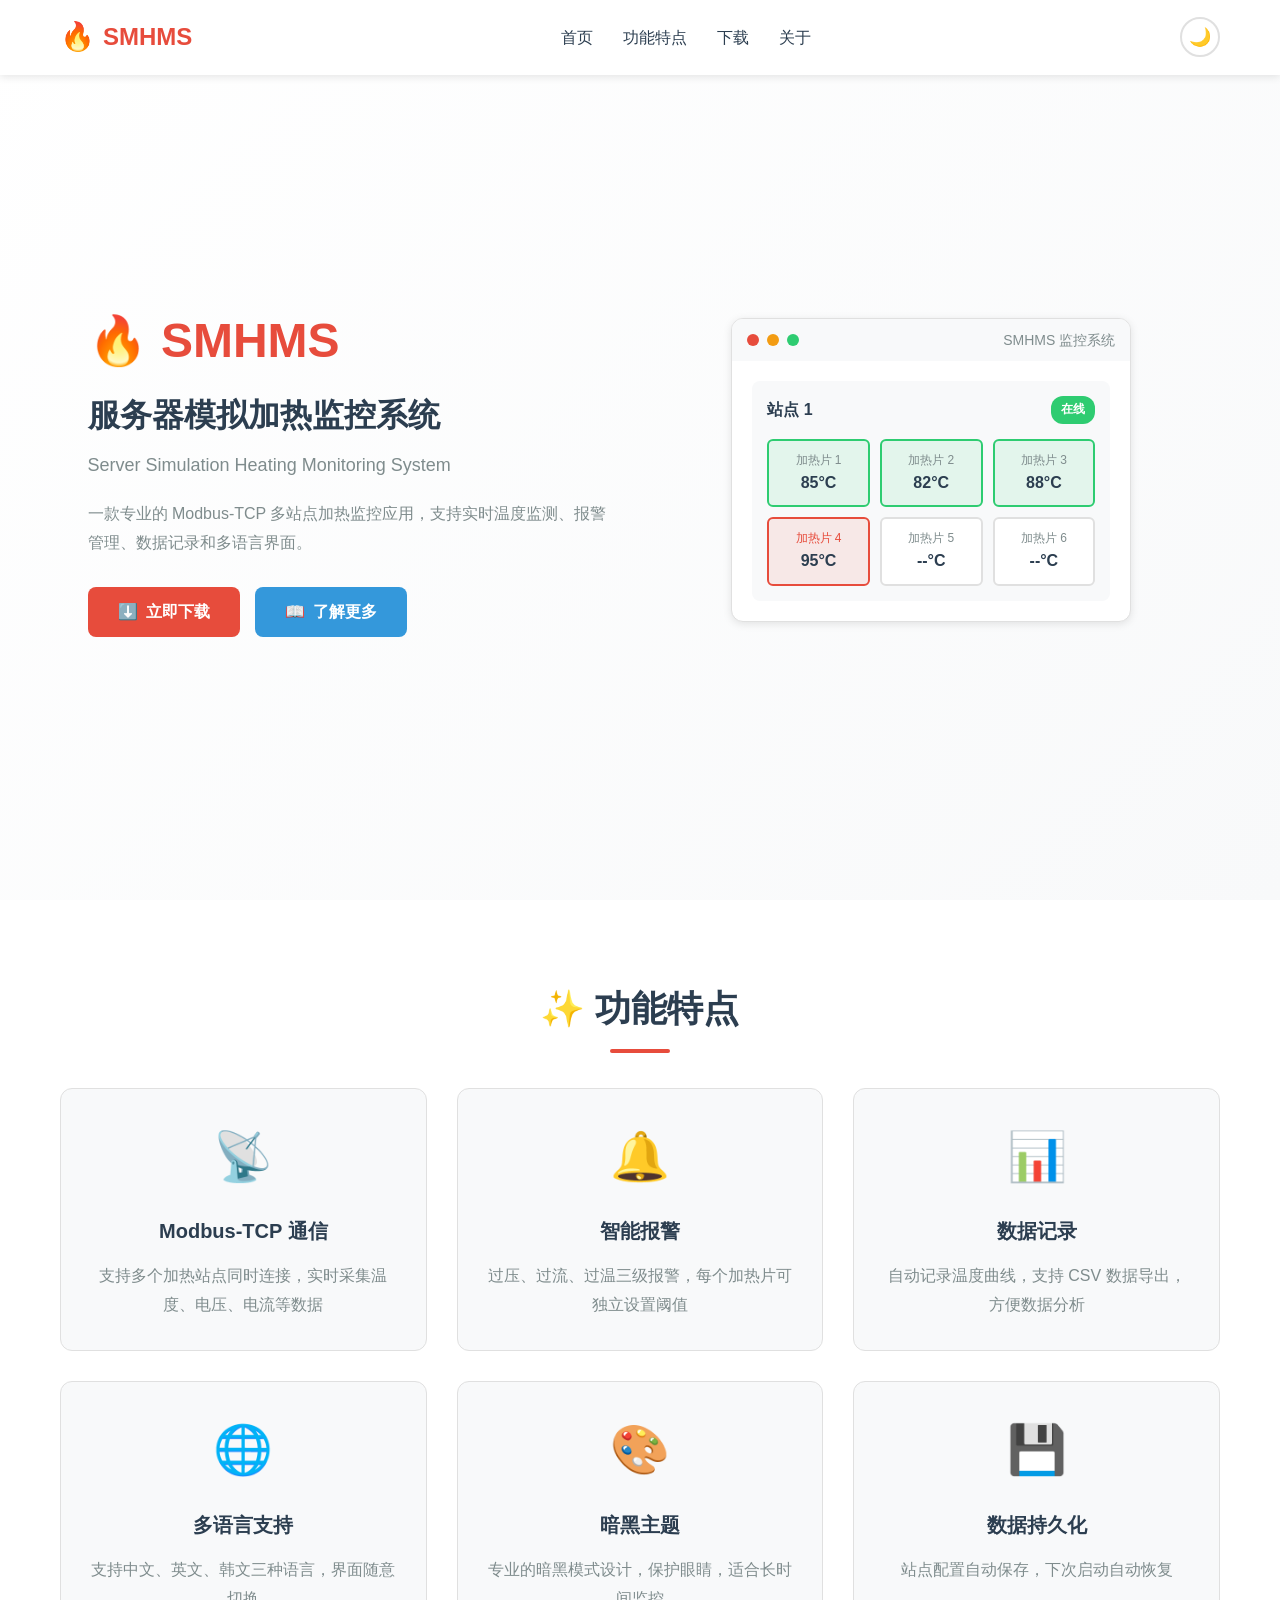
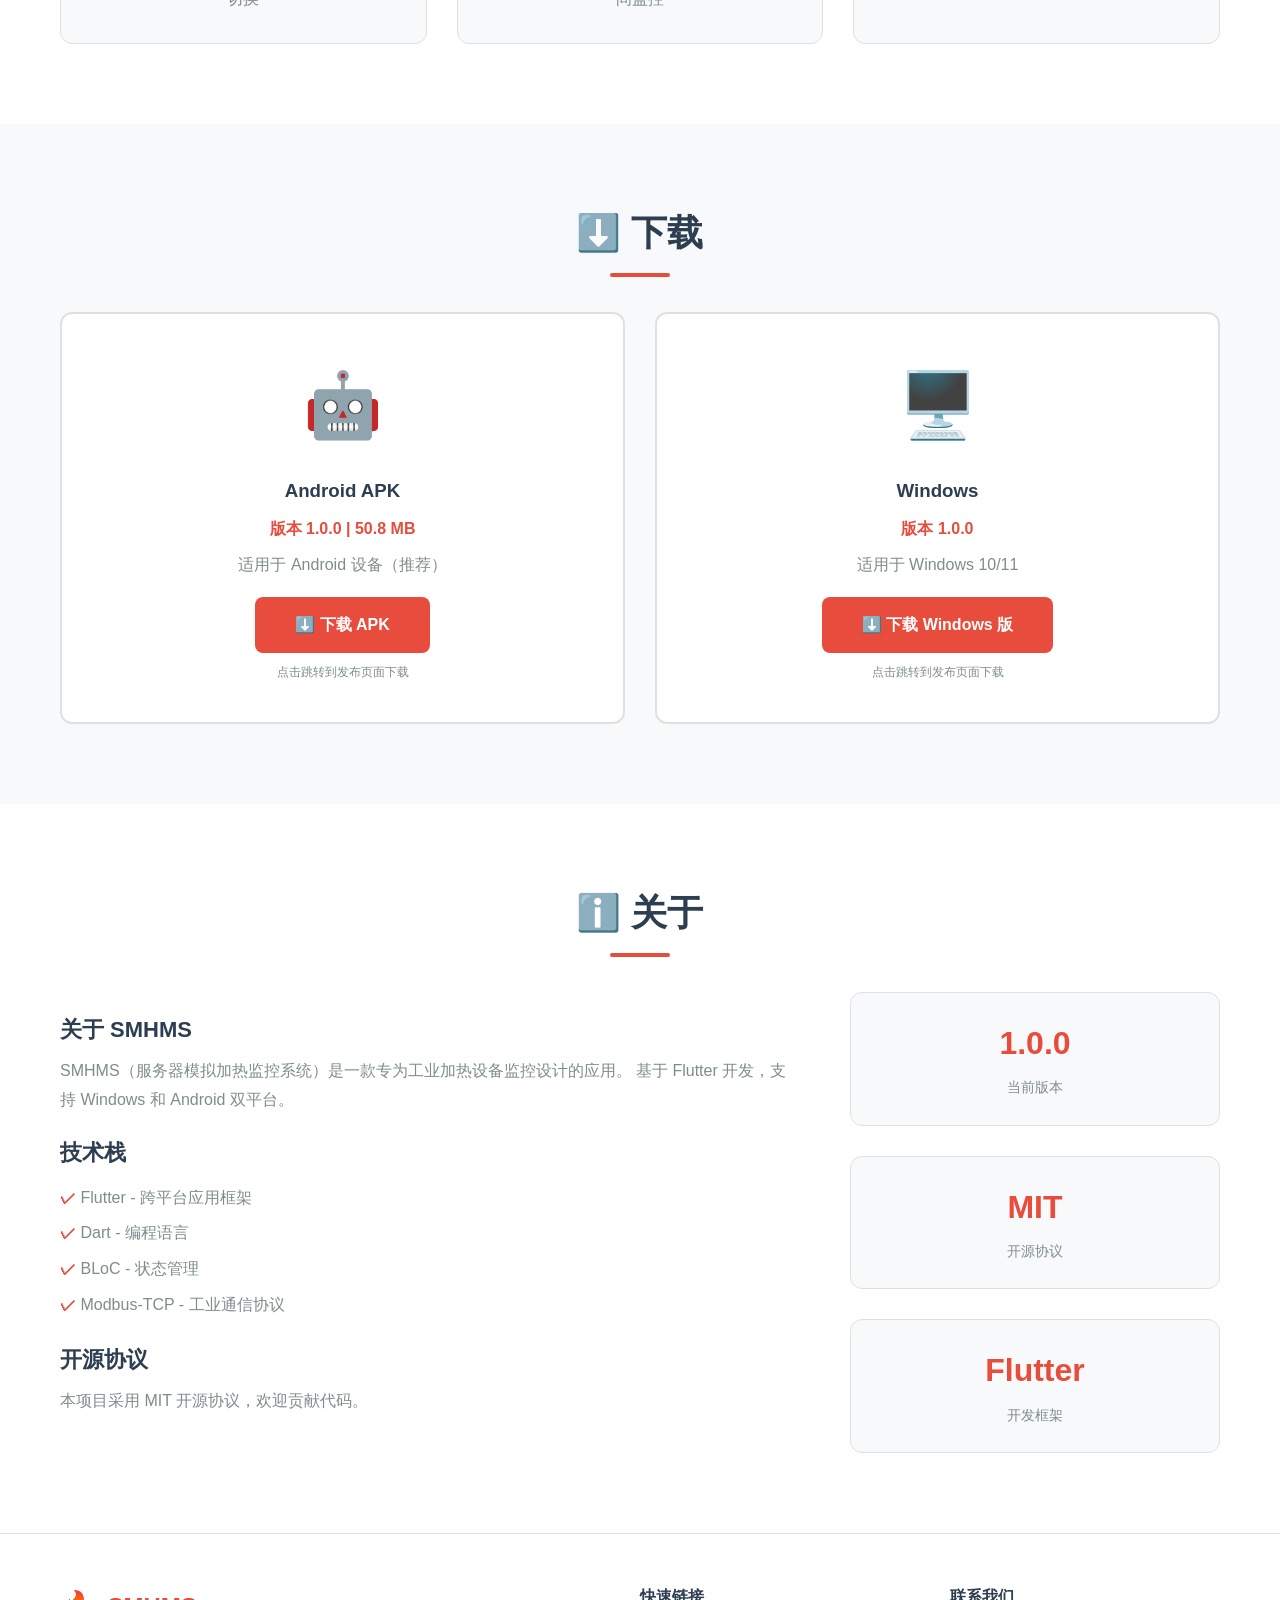
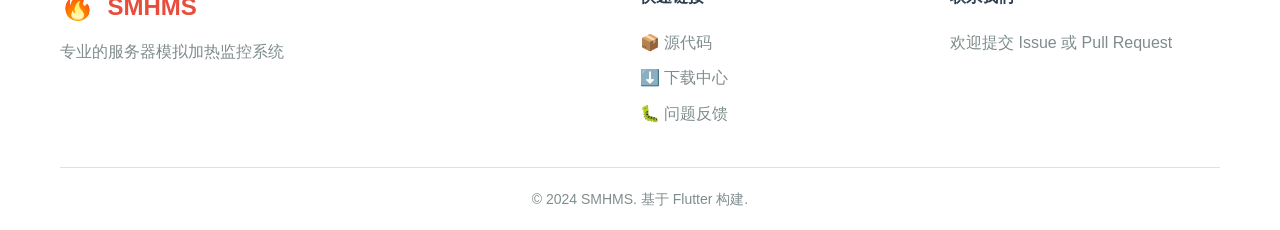
==== index.html @ cd410636 "恢复完整网站内容" ====
<!DOCTYPE html>
<html lang="zh-CN">
<head>
    <meta charset="UTF-8">
    <meta name="viewport" content="width=device-width, initial-scale=1.0">
    <meta name="description" content="SMHMS - Server Simulation Heating Monitoring System. A professional Modbus-TCP multi-station monitoring application.">
    <title>SMHMS - 服务器模拟加热监控系统</title>
    <link rel="stylesheet" href="css/style.css">
    <link rel="icon" href="data:image/svg+xml,<svg xmlns='http://www.w3.org/2000/svg' viewBox='0 0 100 100'><text y='.9em' font-size='90'>🔥</text></svg>">
</head>
<body>
    <nav class="navbar">
        <div class="container">
            <a href="index.html" class="logo">
                <span class="logo-icon">🔥</span>
                <span class="logo-text">SMHMS</span>
            </a>
            <ul class="nav-menu">
                <li><a href="#home" class="active">首页</a></li>
                <li><a href="#features">功能特点</a></li>
                <li><a href="#download">下载</a></li>
                <li><a href="#about">关于</a></li>
            </ul>
            <button class="theme-toggle" id="themeToggle" aria-label="切换主题">
                <span class="theme-icon">🌙</span>
            </button>
        </div>
    </nav>

    <header id="home" class="hero">
        <div class="container">
            <div class="hero-content">
                <h1>🔥 SMHMS</h1>
                <h2>服务器模拟加热监控系统</h2>
                <p class="hero-subtitle">Server Simulation Heating Monitoring System</p>
                <p class="hero-description">
                    一款专业的 Modbus-TCP 多站点加热监控应用，支持实时温度监测、报警管理、数据记录和多语言界面。
                </p>
                <div class="hero-buttons">
                    <a href="#download" class="btn btn-primary">
                        <span>⬇️</span> 立即下载
                    </a>
                    <a href="#features" class="btn btn-secondary">
                        <span>📖</span> 了解更多
                    </a>
                </div>
            </div>
            <div class="hero-image">
                <div class="app-preview">
                    <div class="preview-header">
                        <span class="preview-dot red"></span>
                        <span class="preview-dot yellow"></span>
                        <span class="preview-dot green"></span>
                        <span class="preview-title">SMHMS 监控系统</span>
                    </div>
                    <div class="preview-content">
                        <div class="station-card">
                            <div class="station-header">
                                <span class="station-name">站点 1</span>
                                <span class="station-status online">在线</span>
                            </div>
                            <div class="heater-grid">
                                <div class="heater-item active">加热片 1<br><strong>85°C</strong></div>
                                <div class="heater-item active">加热片 2<br><strong>82°C</strong></div>
                                <div class="heater-item active">加热片 3<br><strong>88°C</strong></div>
                                <div class="heater-item warning">加热片 4<br><strong>95°C</strong></div>
                                <div class="heater-item">加热片 5<br><strong>--°C</strong></div>
                                <div class="heater-item">加热片 6<br><strong>--°C</strong></div>
                            </div>
                        </div>
                    </div>
                </div>
            </div>
        </div>
    </header>

    <section id="features" class="features">
        <div class="container">
            <h2 class="section-title">✨ 功能特点</h2>
            <div class="features-grid">
                <div class="feature-card">
                    <div class="feature-icon">📡</div>
                    <h3>Modbus-TCP 通信</h3>
                    <p>支持多个加热站点同时连接，实时采集温度、电压、电流等数据</p>
                </div>
                <div class="feature-card">
                    <div class="feature-icon">🔔</div>
                    <h3>智能报警</h3>
                    <p>过压、过流、过温三级报警，每个加热片可独立设置阈值</p>
                </div>
                <div class="feature-card">
                    <div class="feature-icon">📊</div>
                    <h3>数据记录</h3>
                    <p>自动记录温度曲线，支持 CSV 数据导出，方便数据分析</p>
                </div>
                <div class="feature-card">
                    <div class="feature-icon">🌐</div>
                    <h3>多语言支持</h3>
                    <p>支持中文、英文、韩文三种语言，界面随意切换</p>
                </div>
                <div class="feature-card">
                    <div class="feature-icon">🎨</div>
                    <h3>暗黑主题</h3>
                    <p>专业的暗黑模式设计，保护眼睛，适合长时间监控</p>
                </div>
                <div class="feature-card">
                    <div class="feature-icon">💾</div>
                    <h3>数据持久化</h3>
                    <p>站点配置自动保存，下次启动自动恢复</p>
                </div>
            </div>
        </div>
    </section>

    <section id="download" class="download">
        <div class="container">
            <h2 class="section-title">⬇️ 下载</h2>
            <div class="download-cards">
                <div class="download-card">
                    <div class="download-icon">🤖</div>
                    <h3>Android APK</h3>
                    <p class="download-version">版本 1.0.0 | 50.8 MB</p>
                    <p class="download-desc">适用于 Android 设备（推荐）</p>
                    <a href="https://github.com/goodpcb/GS_Flutter_Modbus_TCP/releases" class="btn btn-download" target="_blank">
                        ⬇️ 下载 APK
                    </a>
                    <p class="download-note">点击跳转到发布页面下载</p>
                </div>
                <div class="download-card">
                    <div class="download-icon">🖥️</div>
                    <h3>Windows</h3>
                    <p class="download-version">版本 1.0.0</p>
                    <p class="download-desc">适用于 Windows 10/11</p>
                    <a href="https://github.com/goodpcb/GS_Flutter_Modbus_TCP/releases" class="btn btn-download" target="_blank">
                        ⬇️ 下载 Windows 版
                    </a>
                    <p class="download-note">点击跳转到发布页面下载</p>
                </div>
            </div>
        </div>
    </section>

    <section id="about" class="about">
        <div class="container">
            <h2 class="section-title">ℹ️ 关于</h2>
            <div class="about-content">
                <div class="about-text">
                    <h3>关于 SMHMS</h3>
                    <p>
                        SMHMS（服务器模拟加热监控系统）是一款专为工业加热设备监控设计的应用。
                        基于 Flutter 开发，支持 Windows 和 Android 双平台。
                    </p>
                    <h3>技术栈</h3>
                    <ul>
                        <li>Flutter - 跨平台应用框架</li>
                        <li>Dart - 编程语言</li>
                        <li>BLoC - 状态管理</li>
                        <li>Modbus-TCP - 工业通信协议</li>
                    </ul>
                    <h3>开源协议</h3>
                    <p>本项目采用 MIT 开源协议，欢迎贡献代码。</p>
                </div>
                <div class="about-stats">
                    <div class="stat-item">
                        <span class="stat-number">1.0.0</span>
                        <span class="stat-label">当前版本</span>
                    </div>
                    <div class="stat-item">
                        <span class="stat-number">MIT</span>
                        <span class="stat-label">开源协议</span>
                    </div>
                    <div class="stat-item">
                        <span class="stat-number">Flutter</span>
                        <span class="stat-label">开发框架</span>
                    </div>
                </div>
            </div>
        </div>
    </section>

    <footer class="footer">
        <div class="container">
            <div class="footer-content">
                <div class="footer-brand">
                    <span class="logo-icon">🔥</span>
                    <span class="logo-text">SMHMS</span>
                    <p>专业的服务器模拟加热监控系统</p>
                </div>
                <div class="footer-links">
                    <h4>快速链接</h4>
                    <ul>
                        <li><a href="https://github.com/goodpcb/GS_Flutter_Modbus_TCP" target="_blank">📦 源代码</a></li>
                        <li><a href="https://github.com/goodpcb/GS_Flutter_Modbus_TCP/releases" target="_blank">⬇️ 下载中心</a></li>
                        <li><a href="https://github.com/goodpcb/GS_Flutter_Modbus_TCP/issues" target="_blank">🐛 问题反馈</a></li>
                    </ul>
                </div>
                <div class="footer-contact">
                    <h4>联系我们</h4>
                    <p>欢迎提交 Issue 或 Pull Request</p>
                </div>
            </div>
            <div class="footer-bottom">
                <p>&copy; 2024 SMHMS. 基于 Flutter 构建.</p>
            </div>
        </div>
    </footer>

    <script src="js/main.js"></script>
</body>
</html>
---- css/style.css ----
/* ==================== 全局样式 ==================== */
* {
    margin: 0;
    padding: 0;
    box-sizing: border-box;
}

:root {
    /* 亮色主题 */
    --primary-color: #e74c3c;
    --primary-hover: #c0392b;
    --secondary-color: #3498db;
    --bg-color: #f8f9fa;
    --card-bg: #ffffff;
    --text-color: #2c3e50;
    --text-secondary: #7f8c8d;
    --border-color: #e0e0e0;
    --shadow: 0 2px 8px rgba(0, 0, 0, 0.1);
}

[data-theme="dark"] {
    /* 暗黑主题 */
    --primary-color: #e74c3c;
    --primary-hover: #c0392b;
    --secondary-color: #3498db;
    --bg-color: #1a1a2e;
    --card-bg: #16213e;
    --text-color: #ecf0f1;
    --text-secondary: #bdc3c7;
    --border-color: #2c3e50;
    --shadow: 0 2px 8px rgba(0, 0, 0, 0.3);
}

body {
    font-family: 'Segoe UI', Tahoma, Geneva, Verdana, sans-serif;
    line-height: 1.6;
    color: var(--text-color);
    background-color: var(--bg-color);
    transition: background-color 0.3s, color 0.3s;
}

.container {
    max-width: 1200px;
    margin: 0 auto;
    padding: 0 20px;
}

/* ==================== 导航栏 ==================== */
.navbar {
    background: var(--card-bg);
    box-shadow: var(--shadow);
    position: fixed;
    top: 0;
    left: 0;
    right: 0;
    z-index: 1000;
    transition: background-color 0.3s;
}

.navbar .container {
    display: flex;
    justify-content: space-between;
    align-items: center;
    padding: 15px 20px;
}

.logo {
    display: flex;
    align-items: center;
    text-decoration: none;
    color: var(--text-color);
}

.logo-icon {
    font-size: 28px;
    margin-right: 8px;
}

.logo-text {
    font-size: 24px;
    font-weight: bold;
    color: var(--primary-color);
}

.nav-menu {
    display: flex;
    list-style: none;
    gap: 30px;
}

.nav-menu a {
    text-decoration: none;
    color: var(--text-color);
    font-weight: 500;
    transition: color 0.3s;
    position: relative;
}

.nav-menu a:hover,
.nav-menu a.active {
    color: var(--primary-color);
}

.nav-menu a.active::after {
    content: '';
    position: absolute;
    bottom: -5px;
    left: 0;
    width: 100%;
    height: 2px;
    background: var(--primary-color);
}

.theme-toggle {
    background: none;
    border: 2px solid var(--border-color);
    border-radius: 50%;
    width: 40px;
    height: 40px;
    cursor: pointer;
    font-size: 18px;
    transition: all 0.3s;
}

.theme-toggle:hover {
    background: var(--primary-color);
    border-color: var(--primary-color);
    color: white;
}

/* ==================== Hero 区域 ==================== */
.hero {
    min-height: 100vh;
    display: flex;
    align-items: center;
    padding: 100px 0 60px;
    background: linear-gradient(135deg, var(--card-bg) 0%, var(--bg-color) 100%);
}

.hero .container {
    display: flex;
    align-items: center;
    gap: 60px;
}

.hero-content {
    flex: 1;
}

.hero h1 {
    font-size: 48px;
    color: var(--primary-color);
    margin-bottom: 10px;
}

.hero h2 {
    font-size: 32px;
    color: var(--text-color);
    margin-bottom: 10px;
}

.hero-subtitle {
    font-size: 18px;
    color: var(--text-secondary);
    margin-bottom: 20px;
}

.hero-description {
    font-size: 16px;
    color: var(--text-secondary);
    margin-bottom: 30px;
    line-height: 1.8;
}

.hero-buttons {
    display: flex;
    gap: 15px;
    flex-wrap: wrap;
}

.btn {
    padding: 12px 30px;
    border-radius: 8px;
    text-decoration: none;
    font-weight: 600;
    transition: all 0.3s;
    display: inline-flex;
    align-items: center;
    gap: 8px;
}

.btn-primary {
    background: var(--primary-color);
    color: white;
}

.btn-primary:hover {
    background: var(--primary-hover);
    transform: translateY(-2px);
    box-shadow: 0 4px 12px rgba(231, 76, 60, 0.3);
}

.btn-secondary {
    background: var(--secondary-color);
    color: white;
}

.btn-secondary:hover {
    background: #2980b9;
    transform: translateY(-2px);
    box-shadow: 0 4px 12px rgba(52, 152, 219, 0.3);
}

.hero-image {
    flex: 1;
    display: flex;
    justify-content: center;
}

.app-preview {
    background: var(--card-bg);
    border-radius: 12px;
    box-shadow: var(--shadow);
    width: 100%;
    max-width: 400px;
    overflow: hidden;
    border: 1px solid var(--border-color);
}

.preview-header {
    background: var(--bg-color);
    padding: 10px 15px;
    display: flex;
    align-items: center;
    gap: 8px;
}

.preview-dot {
    width: 12px;
    height: 12px;
    border-radius: 50%;
}

.preview-dot.red { background: #e74c3c; }
.preview-dot.yellow { background: #f39c12; }
.preview-dot.green { background: #2ecc71; }

.preview-title {
    margin-left: auto;
    font-size: 14px;
    color: var(--text-secondary);
}

.preview-content {
    padding: 20px;
}

.station-card {
    background: var(--bg-color);
    border-radius: 8px;
    padding: 15px;
}

.station-header {
    display: flex;
    justify-content: space-between;
    align-items: center;
    margin-bottom: 15px;
}

.station-name {
    font-weight: bold;
    color: var(--text-color);
}

.station-status {
    padding: 4px 10px;
    border-radius: 12px;
    font-size: 12px;
    font-weight: 600;
}

.station-status.online {
    background: #2ecc71;
    color: white;
}

.station-status.offline {
    background: #e74c3c;
    color: white;
}

.heater-grid {
    display: grid;
    grid-template-columns: repeat(3, 1fr);
    gap: 10px;
}

.heater-item {
    background: var(--card-bg);
    border: 2px solid var(--border-color);
    border-radius: 6px;
    padding: 10px;
    text-align: center;
    font-size: 12px;
    color: var(--text-secondary);
}

.heater-item.active {
    border-color: #2ecc71;
    background: rgba(46, 204, 113, 0.1);
}

.heater-item.warning {
    border-color: #e74c3c;
    background: rgba(231, 76, 60, 0.1);
    color: #e74c3c;
}

.heater-item strong {
    font-size: 16px;
    color: var(--text-color);
}

/* ==================== 通用样式 ==================== */
section {
    padding: 80px 0;
}

.section-title {
    text-align: center;
    font-size: 36px;
    color: var(--text-color);
    margin-bottom: 50px;
    position: relative;
}

.section-title::after {
    content: '';
    position: absolute;
    bottom: -15px;
    left: 50%;
    transform: translateX(-50%);
    width: 60px;
    height: 4px;
    background: var(--primary-color);
    border-radius: 2px;
}

/* ==================== 功能特点 ==================== */
.features {
    background: var(--card-bg);
}

.features-grid {
    display: grid;
    grid-template-columns: repeat(auto-fit, minmax(300px, 1fr));
    gap: 30px;
}

.feature-card {
    background: var(--bg-color);
    padding: 30px;
    border-radius: 12px;
    text-align: center;
    transition: all 0.3s;
    border: 1px solid var(--border-color);
}

.feature-card:hover {
    transform: translateY(-5px);
    box-shadow: var(--shadow);
}

.feature-icon {
    font-size: 48px;
    margin-bottom: 20px;
}

.feature-card h3 {
    color: var(--text-color);
    margin-bottom: 15px;
    font-size: 20px;
}

.feature-card p {
    color: var(--text-secondary);
    line-height: 1.8;
}

/* ==================== 下载区域 ==================== */
.download {
    background: var(--bg-color);
}

.download-cards {
    display: grid;
    grid-template-columns: repeat(auto-fit, minmax(280px, 1fr));
    gap: 30px;
}

.download-card {
    background: var(--card-bg);
    padding: 40px 30px;
    border-radius: 12px;
    text-align: center;
    border: 2px solid var(--border-color);
    transition: all 0.3s;
}

.download-card:hover {
    border-color: var(--primary-color);
    transform: translateY(-5px);
    box-shadow: 0 4px 20px rgba(231, 76, 60, 0.2);
}

.download-icon {
    font-size: 64px;
    margin-bottom: 20px;
}

.download-card h3 {
    color: var(--text-color);
    margin-bottom: 10px;
}

.download-version {
    color: var(--primary-color);
    font-weight: 600;
    margin-bottom: 10px;
}

.download-desc {
    color: var(--text-secondary);
    margin-bottom: 20px;
}

.btn-download {
    background: var(--primary-color);
    color: white;
    padding: 15px 40px;
    border-radius: 8px;
    text-decoration: none;
    font-weight: 600;
    display: inline-block;
    transition: all 0.3s;
}

.btn-download:hover {
    background: var(--primary-hover);
    transform: scale(1.05);
    box-shadow: 0 4px 15px rgba(231, 76, 60, 0.3);
}

.download-note {
    color: var(--text-secondary);
    font-size: 12px;
    margin-top: 10px;
}

/* ==================== 关于区域 ==================== */
.about {
    background: var(--card-bg);
}

.about-content {
    display: grid;
    grid-template-columns: 2fr 1fr;
    gap: 50px;
}

.about-text h3 {
    color: var(--text-color);
    margin: 20px 0 10px;
    font-size: 22px;
}

.about-text p {
    color: var(--text-secondary);
    line-height: 1.8;
}

.about-text ul {
    list-style: none;
    margin-top: 10px;
}

.about-text ul li {
    padding: 5px 0;
    color: var(--text-secondary);
}

.about-text ul li::before {
    content: '✓ ';
    color: var(--primary-color);
    font-weight: bold;
}

.about-stats {
    display: flex;
    flex-direction: column;
    gap: 30px;
    justify-content: center;
}

.stat-item {
    background: var(--bg-color);
    padding: 25px;
    border-radius: 12px;
    text-align: center;
    border: 1px solid var(--border-color);
}

.stat-number {
    display: block;
    font-size: 32px;
    font-weight: bold;
    color: var(--primary-color);
    margin-bottom: 5px;
}

.stat-label {
    color: var(--text-secondary);
    font-size: 14px;
}

/* ==================== 页脚 ==================== */
.footer {
    background: var(--card-bg);
    border-top: 1px solid var(--border-color);
    padding: 50px 0 20px;
}

.footer-content {
    display: grid;
    grid-template-columns: 2fr 1fr 1fr;
    gap: 40px;
    margin-bottom: 30px;
}

.footer-brand .logo {
    margin-bottom: 10px;
}

.footer-brand p {
    color: var(--text-secondary);
    margin-top: 10px;
}

.footer-links h4,
.footer-contact h4 {
    color: var(--text-color);
    margin-bottom: 20px;
}

.footer-links ul {
    list-style: none;
}

.footer-links li {
    margin-bottom: 10px;
}

.footer-links a,
.footer-contact p {
    color: var(--text-secondary);
    text-decoration: none;
    transition: color 0.3s;
}

.footer-links a:hover {
    color: var(--primary-color);
}

.footer-bottom {
    text-align: center;
    padding-top: 20px;
    border-top: 1px solid var(--border-color);
    color: var(--text-secondary);
    font-size: 14px;
}

/* ==================== 响应式设计 ==================== */
@media (max-width: 768px) {
    .hero .container {
        flex-direction: column;
        text-align: center;
    }
    
    .hero-buttons {
        justify-content: center;
    }
    
    .hero-image {
        order: -1;
    }
    
    .app-preview {
        max-width: 100%;
    }
    
    .about-content {
        grid-template-columns: 1fr;
    }
    
    .about-stats {
        flex-direction: row;
        flex-wrap: wrap;
        justify-content: center;
    }
    
    .stat-item {
        flex: 1;
        min-width: 120px;
    }
    
    .footer-content {
        grid-template-columns: 1fr;
        text-align: center;
    }
    
    .nav-menu {
        display: none;
    }
    
    .hero h1 {
        font-size: 36px;
    }
    
    .hero h2 {
        font-size: 24px;
    }
    
    .section-title {
        font-size: 28px;
    }
}
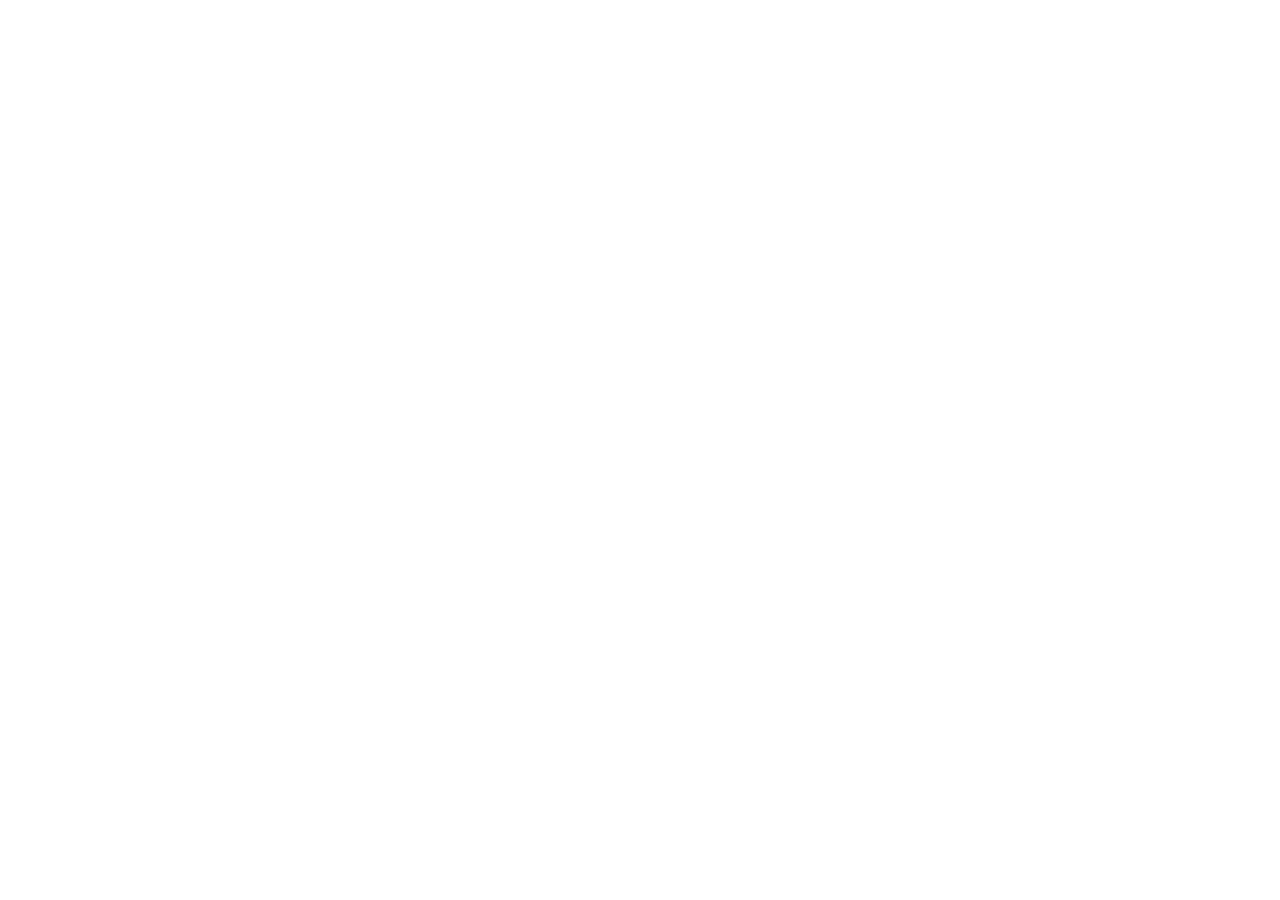
==== commit aa66d59e: "更新下载链接到 smhms-website/releases" ====
--- a/index.html
+++ b/index.html
@@ -4,7 +4,7 @@
     <meta charset="UTF-8">
     <meta name="viewport" content="width=device-width, initial-scale=1.0">
     <meta name="description" content="SMHMS - Server Simulation Heating Monitoring System. A professional Modbus-TCP multi-station monitoring application.">
-    <title>SMHMS - 服务器模拟加热监控系统</title>
+    <title>SMHMS - 服务器模拟加热监控系�?/title>
     <link rel="stylesheet" href="css/style.css">
     <link rel="icon" href="data:image/svg+xml,<svg xmlns='http://www.w3.org/2000/svg' viewBox='0 0 100 100'><text y='.9em' font-size='90'>🔥</text></svg>">
 </head>
@@ -31,10 +31,10 @@
         <div class="container">
             <div class="hero-content">
                 <h1>🔥 SMHMS</h1>
-                <h2>服务器模拟加热监控系统</h2>
+                <h2>服务器模拟加热监控系�?/h2>
                 <p class="hero-subtitle">Server Simulation Heating Monitoring System</p>
                 <p class="hero-description">
-                    一款专业的 Modbus-TCP 多站点加热监控应用，支持实时温度监测、报警管理、数据记录和多语言界面。
+                    一款专业的 Modbus-TCP 多站点加热监控应用，支持实时温度监测、报警管理、数据记录和多语言界面�?
                 </p>
                 <div class="hero-buttons">
                     <a href="#download" class="btn btn-primary">
@@ -60,12 +60,12 @@
                                 <span class="station-status online">在线</span>
                             </div>
                             <div class="heater-grid">
-                                <div class="heater-item active">加热片 1<br><strong>85°C</strong></div>
-                                <div class="heater-item active">加热片 2<br><strong>82°C</strong></div>
-                                <div class="heater-item active">加热片 3<br><strong>88°C</strong></div>
-                                <div class="heater-item warning">加热片 4<br><strong>95°C</strong></div>
-                                <div class="heater-item">加热片 5<br><strong>--°C</strong></div>
-                                <div class="heater-item">加热片 6<br><strong>--°C</strong></div>
+                                <div class="heater-item active">加热�?1<br><strong>85°C</strong></div>
+                                <div class="heater-item active">加热�?2<br><strong>82°C</strong></div>
+                                <div class="heater-item active">加热�?3<br><strong>88°C</strong></div>
+                                <div class="heater-item warning">加热�?4<br><strong>95°C</strong></div>
+                                <div class="heater-item">加热�?5<br><strong>--°C</strong></div>
+                                <div class="heater-item">加热�?6<br><strong>--°C</strong></div>
                             </div>
                         </div>
                     </div>
@@ -76,7 +76,7 @@
 
     <section id="features" class="features">
         <div class="container">
-            <h2 class="section-title">✨ 功能特点</h2>
+            <h2 class="section-title">�?功能特点</h2>
             <div class="features-grid">
                 <div class="feature-card">
                     <div class="feature-icon">📡</div>
@@ -86,27 +86,27 @@
                 <div class="feature-card">
                     <div class="feature-icon">🔔</div>
                     <h3>智能报警</h3>
-                    <p>过压、过流、过温三级报警，每个加热片可独立设置阈值</p>
+                    <p>过压、过流、过温三级报警，每个加热片可独立设置阈�?/p>
                 </div>
                 <div class="feature-card">
                     <div class="feature-icon">📊</div>
                     <h3>数据记录</h3>
-                    <p>自动记录温度曲线，支持 CSV 数据导出，方便数据分析</p>
+                    <p>自动记录温度曲线，支�?CSV 数据导出，方便数据分�?/p>
                 </div>
                 <div class="feature-card">
                     <div class="feature-icon">🌐</div>
                     <h3>多语言支持</h3>
-                    <p>支持中文、英文、韩文三种语言，界面随意切换</p>
+                    <p>支持中文、英文、韩文三种语言，界面随意切�?/p>
                 </div>
                 <div class="feature-card">
                     <div class="feature-icon">🎨</div>
                     <h3>暗黑主题</h3>
-                    <p>专业的暗黑模式设计，保护眼睛，适合长时间监控</p>
+                    <p>专业的暗黑模式设计，保护眼睛，适合长时间监�?/p>
                 </div>
                 <div class="feature-card">
                     <div class="feature-icon">💾</div>
-                    <h3>数据持久化</h3>
-                    <p>站点配置自动保存，下次启动自动恢复</p>
+                    <h3>数据持久�?/h3>
+                    <p>站点配置自动保存，下次启动自动恢�?/p>
                 </div>
             </div>
         </div>
@@ -120,21 +120,21 @@
                     <div class="download-icon">🤖</div>
                     <h3>Android APK</h3>
                     <p class="download-version">版本 1.0.0 | 50.8 MB</p>
-                    <p class="download-desc">适用于 Android 设备（推荐）</p>
-                    <a href="https://github.com/goodpcb/GS_Flutter_Modbus_TCP/releases" class="btn btn-download" target="_blank">
+                    <p class="download-desc">适用�?Android 设备（推荐）</p>
+                    <a href="https://github.com/goodpcb/smhms-website/releases" class="btn btn-download" target="_blank">
                         ⬇️ 下载 APK
                     </a>
-                    <p class="download-note">点击跳转到发布页面下载</p>
+                    <p class="download-note">点击跳转到发布页面下�?/p>
                 </div>
                 <div class="download-card">
-                    <div class="download-icon">🖥️</div>
+                    <div class="download-icon">🖥�?/div>
                     <h3>Windows</h3>
                     <p class="download-version">版本 1.0.0</p>
-                    <p class="download-desc">适用于 Windows 10/11</p>
-                    <a href="https://github.com/goodpcb/GS_Flutter_Modbus_TCP/releases" class="btn btn-download" target="_blank">
-                        ⬇️ 下载 Windows 版
-                    </a>
-                    <p class="download-note">点击跳转到发布页面下载</p>
+                    <p class="download-desc">适用�?Windows 10/11</p>
+                    <a href="https://github.com/goodpcb/smhms-website/releases" class="btn btn-download" target="_blank">
+                        ⬇️ 下载 Windows �?
+                    </a>
+                    <p class="download-note">点击跳转到发布页面下�?/p>
                 </div>
             </div>
         </div>
@@ -147,18 +147,18 @@
                 <div class="about-text">
                     <h3>关于 SMHMS</h3>
                     <p>
-                        SMHMS（服务器模拟加热监控系统）是一款专为工业加热设备监控设计的应用。
-                        基于 Flutter 开发，支持 Windows 和 Android 双平台。
+                        SMHMS（服务器模拟加热监控系统）是一款专为工业加热设备监控设计的应用�?
+                        基于 Flutter 开发，支持 Windows �?Android 双平台�?
                     </p>
                     <h3>技术栈</h3>
                     <ul>
-                        <li>Flutter - 跨平台应用框架</li>
+                        <li>Flutter - 跨平台应用框�?/li>
                         <li>Dart - 编程语言</li>
-                        <li>BLoC - 状态管理</li>
+                        <li>BLoC - 状态管�?/li>
                         <li>Modbus-TCP - 工业通信协议</li>
                     </ul>
-                    <h3>开源协议</h3>
-                    <p>本项目采用 MIT 开源协议，欢迎贡献代码。</p>
+                    <h3>开源协�?/h3>
+                    <p>本项目采�?MIT 开源协议，欢迎贡献代码�?/p>
                 </div>
                 <div class="about-stats">
                     <div class="stat-item">
@@ -167,11 +167,11 @@
                     </div>
                     <div class="stat-item">
                         <span class="stat-number">MIT</span>
-                        <span class="stat-label">开源协议</span>
+                        <span class="stat-label">开源协�?/span>
                     </div>
                     <div class="stat-item">
                         <span class="stat-number">Flutter</span>
-                        <span class="stat-label">开发框架</span>
+                        <span class="stat-label">开发框�?/span>
                     </div>
                 </div>
             </div>
@@ -187,16 +187,16 @@
                     <p>专业的服务器模拟加热监控系统</p>
                 </div>
                 <div class="footer-links">
-                    <h4>快速链接</h4>
+                    <h4>快速链�?/h4>
                     <ul>
-                        <li><a href="https://github.com/goodpcb/GS_Flutter_Modbus_TCP" target="_blank">📦 源代码</a></li>
-                        <li><a href="https://github.com/goodpcb/GS_Flutter_Modbus_TCP/releases" target="_blank">⬇️ 下载中心</a></li>
-                        <li><a href="https://github.com/goodpcb/GS_Flutter_Modbus_TCP/issues" target="_blank">🐛 问题反馈</a></li>
+                        <li><a href="https://github.com/goodpcb/smhms-website" target="_blank">📦 源代�?/a></li>
+                        <li><a href="https://github.com/goodpcb/smhms-website/releases" target="_blank">⬇️ 下载中心</a></li>
+                        <li><a href="https://github.com/goodpcb/smhms-website/issues" target="_blank">🐛 问题反馈</a></li>
                     </ul>
                 </div>
                 <div class="footer-contact">
                     <h4>联系我们</h4>
-                    <p>欢迎提交 Issue 或 Pull Request</p>
+                    <p>欢迎提交 Issue �?Pull Request</p>
                 </div>
             </div>
             <div class="footer-bottom">
@@ -208,3 +208,4 @@
     <script src="js/main.js"></script>
 </body>
 </html>
+
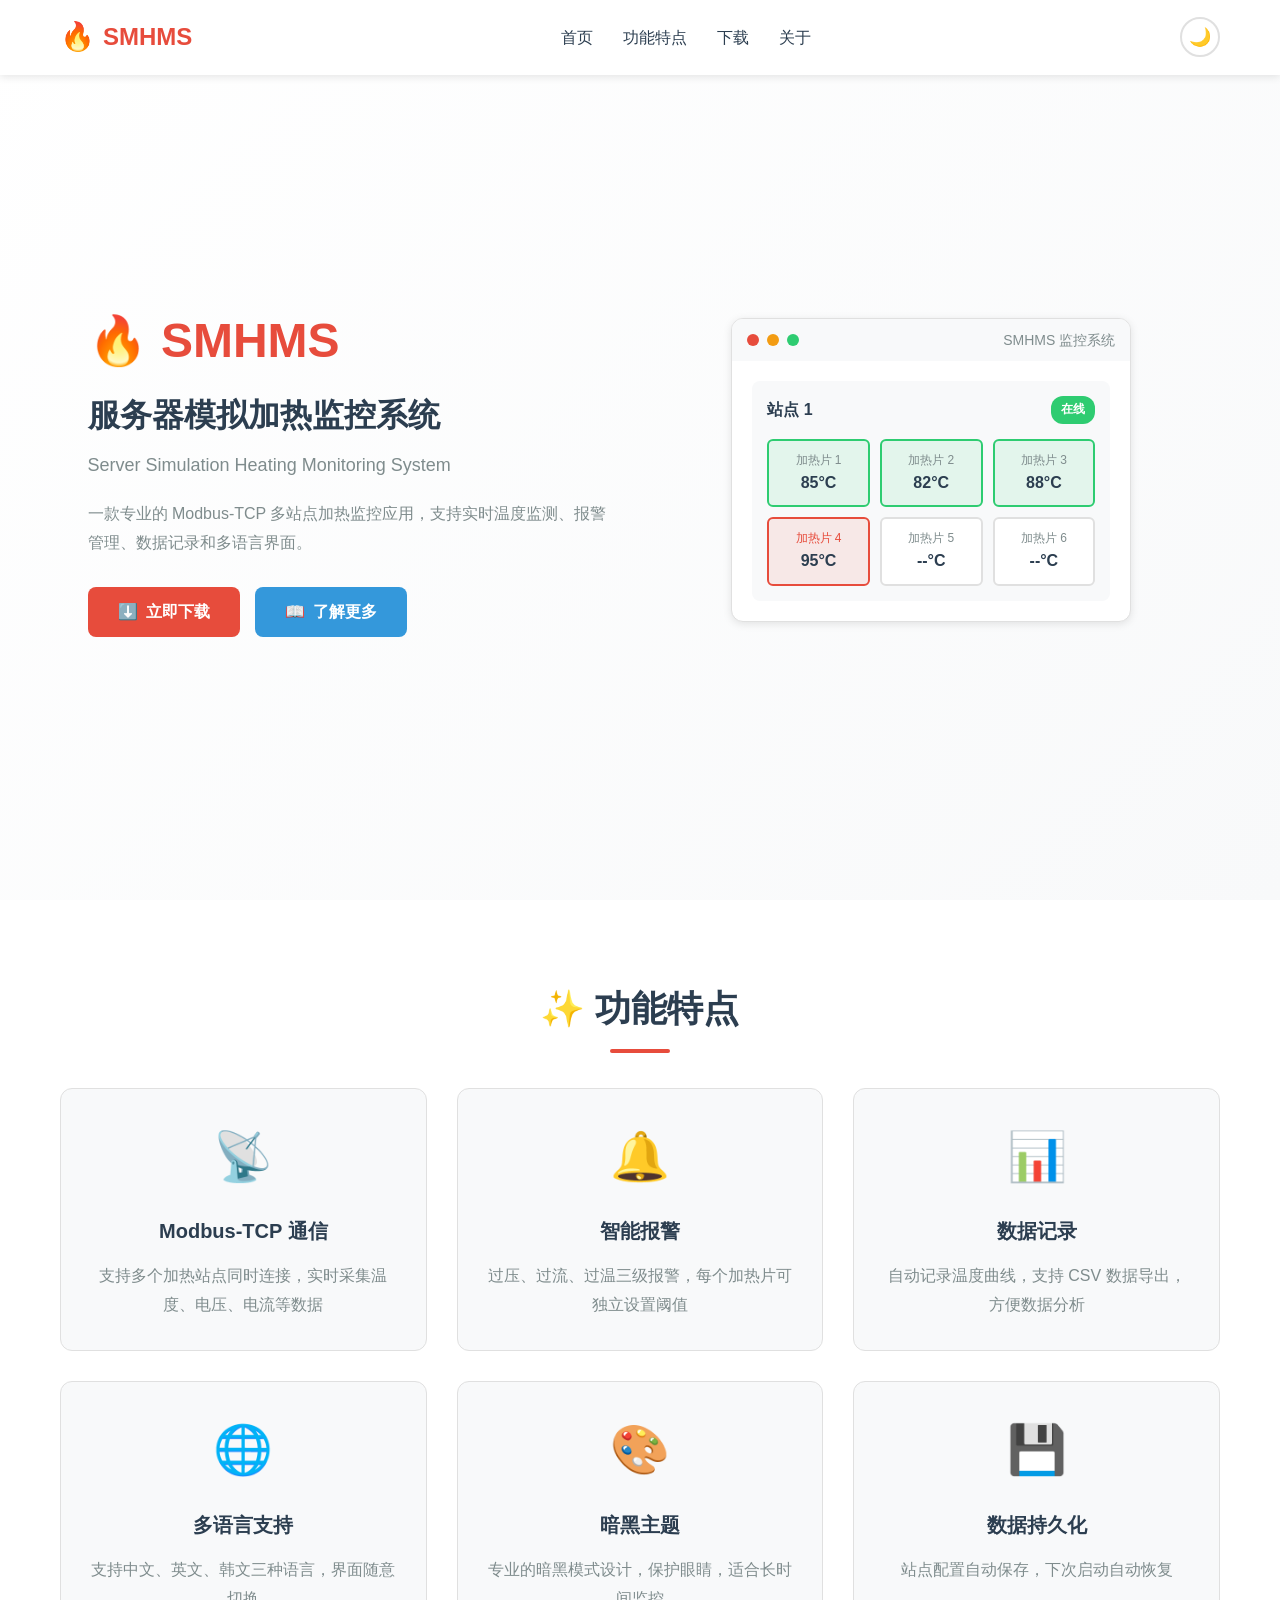
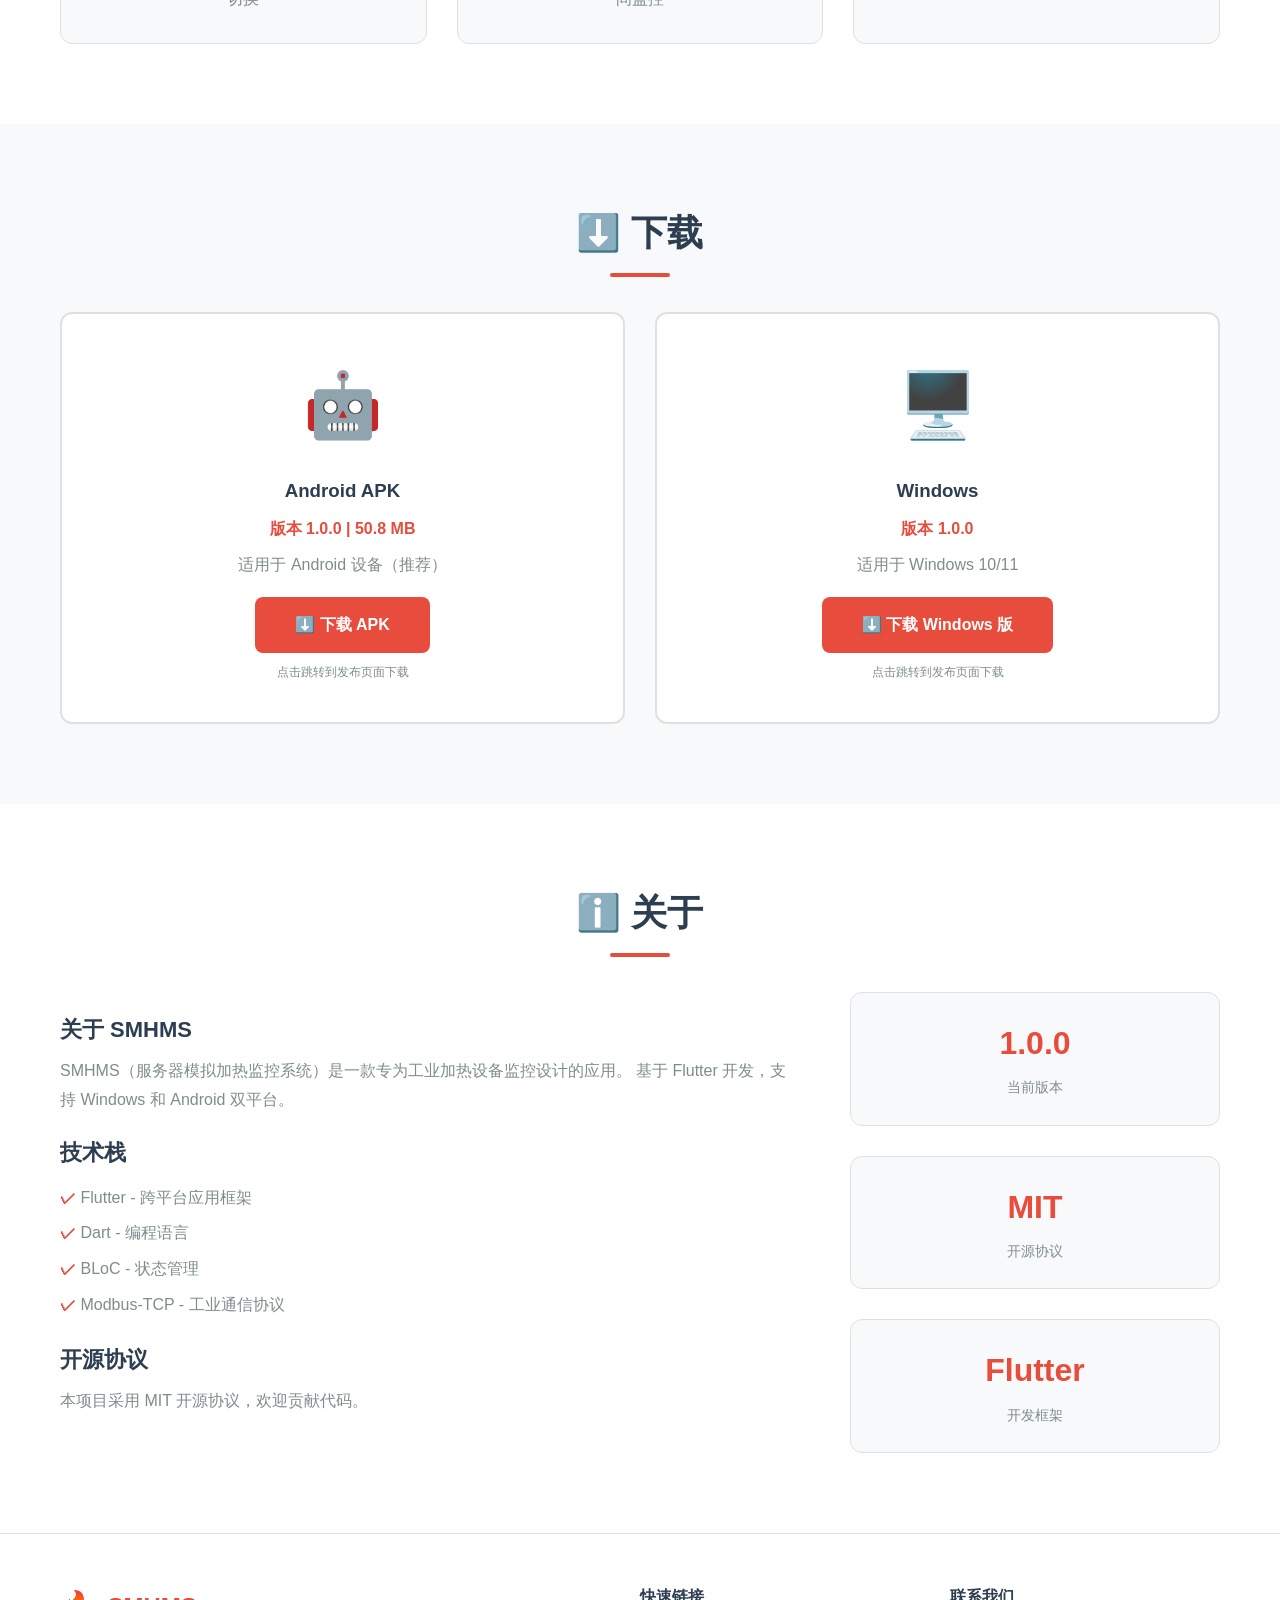
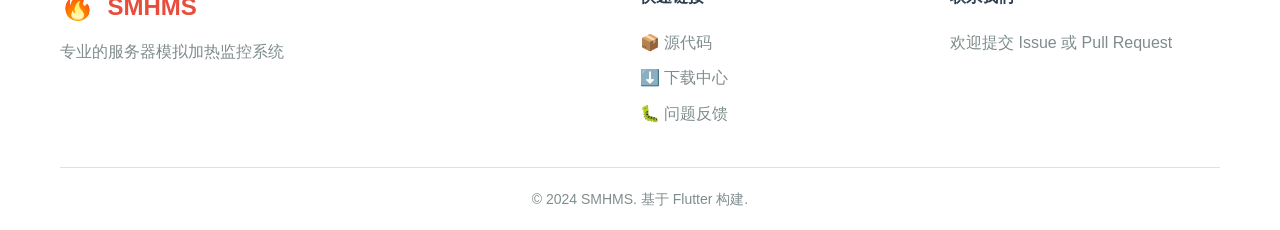
==== commit 47ad98f4: "恢复完整且干净的网站文件" ====
--- a/index.html
+++ b/index.html
@@ -4,7 +4,7 @@
     <meta charset="UTF-8">
     <meta name="viewport" content="width=device-width, initial-scale=1.0">
     <meta name="description" content="SMHMS - Server Simulation Heating Monitoring System. A professional Modbus-TCP multi-station monitoring application.">
-    <title>SMHMS - 服务器模拟加热监控系�?/title>
+    <title>SMHMS - 服务器模拟加热监控系统</title>
     <link rel="stylesheet" href="css/style.css">
     <link rel="icon" href="data:image/svg+xml,<svg xmlns='http://www.w3.org/2000/svg' viewBox='0 0 100 100'><text y='.9em' font-size='90'>🔥</text></svg>">
 </head>
@@ -31,10 +31,10 @@
         <div class="container">
             <div class="hero-content">
                 <h1>🔥 SMHMS</h1>
-                <h2>服务器模拟加热监控系�?/h2>
+                <h2>服务器模拟加热监控系统</h2>
                 <p class="hero-subtitle">Server Simulation Heating Monitoring System</p>
                 <p class="hero-description">
-                    一款专业的 Modbus-TCP 多站点加热监控应用，支持实时温度监测、报警管理、数据记录和多语言界面�?
+                    一款专业的 Modbus-TCP 多站点加热监控应用，支持实时温度监测、报警管理、数据记录和多语言界面。
                 </p>
                 <div class="hero-buttons">
                     <a href="#download" class="btn btn-primary">
@@ -60,12 +60,12 @@
                                 <span class="station-status online">在线</span>
                             </div>
                             <div class="heater-grid">
-                                <div class="heater-item active">加热�?1<br><strong>85°C</strong></div>
-                                <div class="heater-item active">加热�?2<br><strong>82°C</strong></div>
-                                <div class="heater-item active">加热�?3<br><strong>88°C</strong></div>
-                                <div class="heater-item warning">加热�?4<br><strong>95°C</strong></div>
-                                <div class="heater-item">加热�?5<br><strong>--°C</strong></div>
-                                <div class="heater-item">加热�?6<br><strong>--°C</strong></div>
+                                <div class="heater-item active">加热片 1<br><strong>85°C</strong></div>
+                                <div class="heater-item active">加热片 2<br><strong>82°C</strong></div>
+                                <div class="heater-item active">加热片 3<br><strong>88°C</strong></div>
+                                <div class="heater-item warning">加热片 4<br><strong>95°C</strong></div>
+                                <div class="heater-item">加热片 5<br><strong>--°C</strong></div>
+                                <div class="heater-item">加热片 6<br><strong>--°C</strong></div>
                             </div>
                         </div>
                     </div>
@@ -76,7 +76,7 @@
 
     <section id="features" class="features">
         <div class="container">
-            <h2 class="section-title">�?功能特点</h2>
+            <h2 class="section-title">✨ 功能特点</h2>
             <div class="features-grid">
                 <div class="feature-card">
                     <div class="feature-icon">📡</div>
@@ -86,27 +86,27 @@
                 <div class="feature-card">
                     <div class="feature-icon">🔔</div>
                     <h3>智能报警</h3>
-                    <p>过压、过流、过温三级报警，每个加热片可独立设置阈�?/p>
+                    <p>过压、过流、过温三级报警，每个加热片可独立设置阈值</p>
                 </div>
                 <div class="feature-card">
                     <div class="feature-icon">📊</div>
                     <h3>数据记录</h3>
-                    <p>自动记录温度曲线，支�?CSV 数据导出，方便数据分�?/p>
+                    <p>自动记录温度曲线，支持 CSV 数据导出，方便数据分析</p>
                 </div>
                 <div class="feature-card">
                     <div class="feature-icon">🌐</div>
                     <h3>多语言支持</h3>
-                    <p>支持中文、英文、韩文三种语言，界面随意切�?/p>
+                    <p>支持中文、英文、韩文三种语言，界面随意切换</p>
                 </div>
                 <div class="feature-card">
                     <div class="feature-icon">🎨</div>
                     <h3>暗黑主题</h3>
-                    <p>专业的暗黑模式设计，保护眼睛，适合长时间监�?/p>
+                    <p>专业的暗黑模式设计，保护眼睛，适合长时间监控</p>
                 </div>
                 <div class="feature-card">
                     <div class="feature-icon">💾</div>
-                    <h3>数据持久�?/h3>
-                    <p>站点配置自动保存，下次启动自动恢�?/p>
+                    <h3>数据持久化</h3>
+                    <p>站点配置自动保存，下次启动自动恢复</p>
                 </div>
             </div>
         </div>
@@ -120,21 +120,21 @@
                     <div class="download-icon">🤖</div>
                     <h3>Android APK</h3>
                     <p class="download-version">版本 1.0.0 | 50.8 MB</p>
-                    <p class="download-desc">适用�?Android 设备（推荐）</p>
-                    <a href="https://github.com/goodpcb/smhms-website/releases" class="btn btn-download" target="_blank">
+                    <p class="download-desc">适用于 Android 设备（推荐）</p>
+                    <a href="https://github.com/goodpcb/GS_Flutter_Modbus_TCP/releases" class="btn btn-download" target="_blank">
                         ⬇️ 下载 APK
                     </a>
-                    <p class="download-note">点击跳转到发布页面下�?/p>
+                    <p class="download-note">点击跳转到发布页面下载</p>
                 </div>
                 <div class="download-card">
-                    <div class="download-icon">🖥�?/div>
+                    <div class="download-icon">🖥️</div>
                     <h3>Windows</h3>
                     <p class="download-version">版本 1.0.0</p>
-                    <p class="download-desc">适用�?Windows 10/11</p>
-                    <a href="https://github.com/goodpcb/smhms-website/releases" class="btn btn-download" target="_blank">
-                        ⬇️ 下载 Windows �?
-                    </a>
-                    <p class="download-note">点击跳转到发布页面下�?/p>
+                    <p class="download-desc">适用于 Windows 10/11</p>
+                    <a href="https://github.com/goodpcb/GS_Flutter_Modbus_TCP/releases" class="btn btn-download" target="_blank">
+                        ⬇️ 下载 Windows 版
+                    </a>
+                    <p class="download-note">点击跳转到发布页面下载</p>
                 </div>
             </div>
         </div>
@@ -147,18 +147,18 @@
                 <div class="about-text">
                     <h3>关于 SMHMS</h3>
                     <p>
-                        SMHMS（服务器模拟加热监控系统）是一款专为工业加热设备监控设计的应用�?
-                        基于 Flutter 开发，支持 Windows �?Android 双平台�?
+                        SMHMS（服务器模拟加热监控系统）是一款专为工业加热设备监控设计的应用。
+                        基于 Flutter 开发，支持 Windows 和 Android 双平台。
                     </p>
                     <h3>技术栈</h3>
                     <ul>
-                        <li>Flutter - 跨平台应用框�?/li>
+                        <li>Flutter - 跨平台应用框架</li>
                         <li>Dart - 编程语言</li>
-                        <li>BLoC - 状态管�?/li>
+                        <li>BLoC - 状态管理</li>
                         <li>Modbus-TCP - 工业通信协议</li>
                     </ul>
-                    <h3>开源协�?/h3>
-                    <p>本项目采�?MIT 开源协议，欢迎贡献代码�?/p>
+                    <h3>开源协议</h3>
+                    <p>本项目采用 MIT 开源协议，欢迎贡献代码。</p>
                 </div>
                 <div class="about-stats">
                     <div class="stat-item">
@@ -167,11 +167,11 @@
                     </div>
                     <div class="stat-item">
                         <span class="stat-number">MIT</span>
-                        <span class="stat-label">开源协�?/span>
+                        <span class="stat-label">开源协议</span>
                     </div>
                     <div class="stat-item">
                         <span class="stat-number">Flutter</span>
-                        <span class="stat-label">开发框�?/span>
+                        <span class="stat-label">开发框架</span>
                     </div>
                 </div>
             </div>
@@ -187,16 +187,16 @@
                     <p>专业的服务器模拟加热监控系统</p>
                 </div>
                 <div class="footer-links">
-                    <h4>快速链�?/h4>
+                    <h4>快速链接</h4>
                     <ul>
-                        <li><a href="https://github.com/goodpcb/smhms-website" target="_blank">📦 源代�?/a></li>
-                        <li><a href="https://github.com/goodpcb/smhms-website/releases" target="_blank">⬇️ 下载中心</a></li>
-                        <li><a href="https://github.com/goodpcb/smhms-website/issues" target="_blank">🐛 问题反馈</a></li>
+                        <li><a href="https://github.com/goodpcb/GS_Flutter_Modbus_TCP" target="_blank">📦 源代码</a></li>
+                        <li><a href="https://github.com/goodpcb/GS_Flutter_Modbus_TCP/releases" target="_blank">⬇️ 下载中心</a></li>
+                        <li><a href="https://github.com/goodpcb/GS_Flutter_Modbus_TCP/issues" target="_blank">🐛 问题反馈</a></li>
                     </ul>
                 </div>
                 <div class="footer-contact">
                     <h4>联系我们</h4>
-                    <p>欢迎提交 Issue �?Pull Request</p>
+                    <p>欢迎提交 Issue 或 Pull Request</p>
                 </div>
             </div>
             <div class="footer-bottom">
@@ -208,4 +208,3 @@
     <script src="js/main.js"></script>
 </body>
 </html>
-
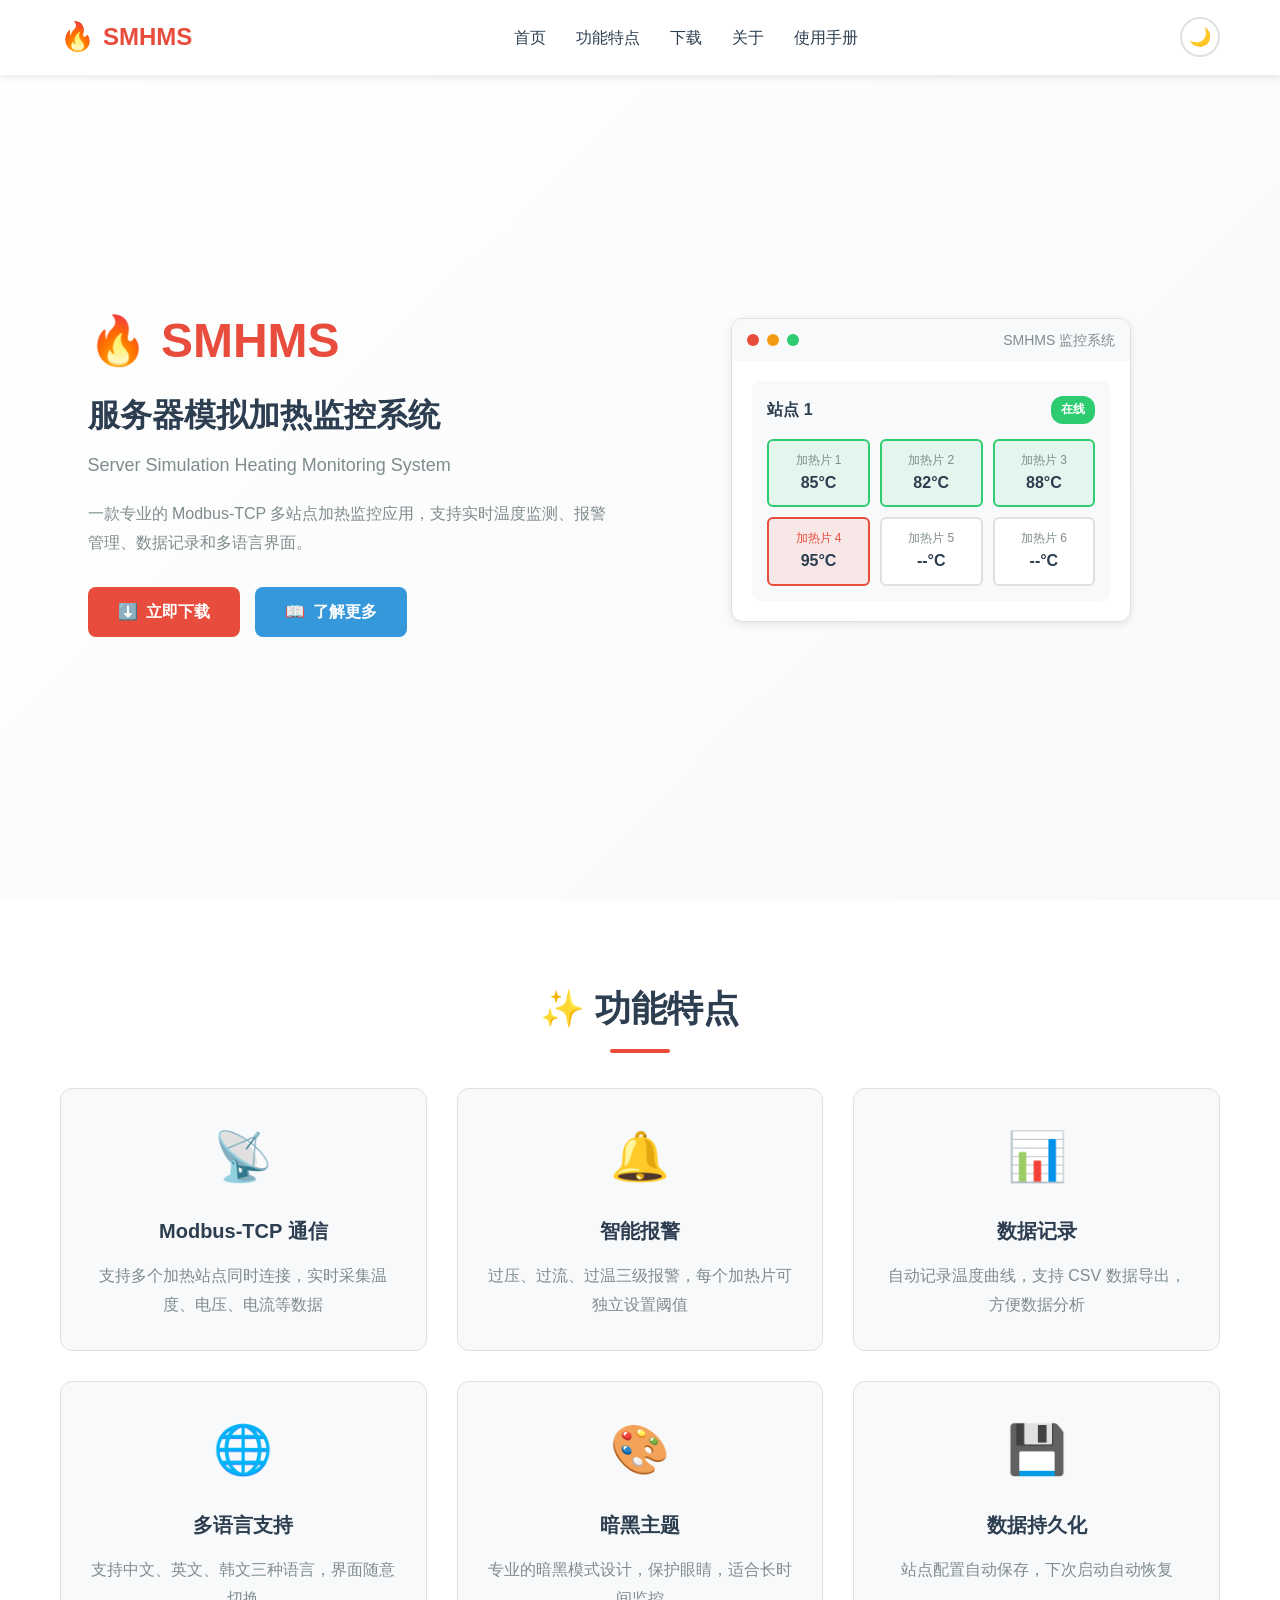
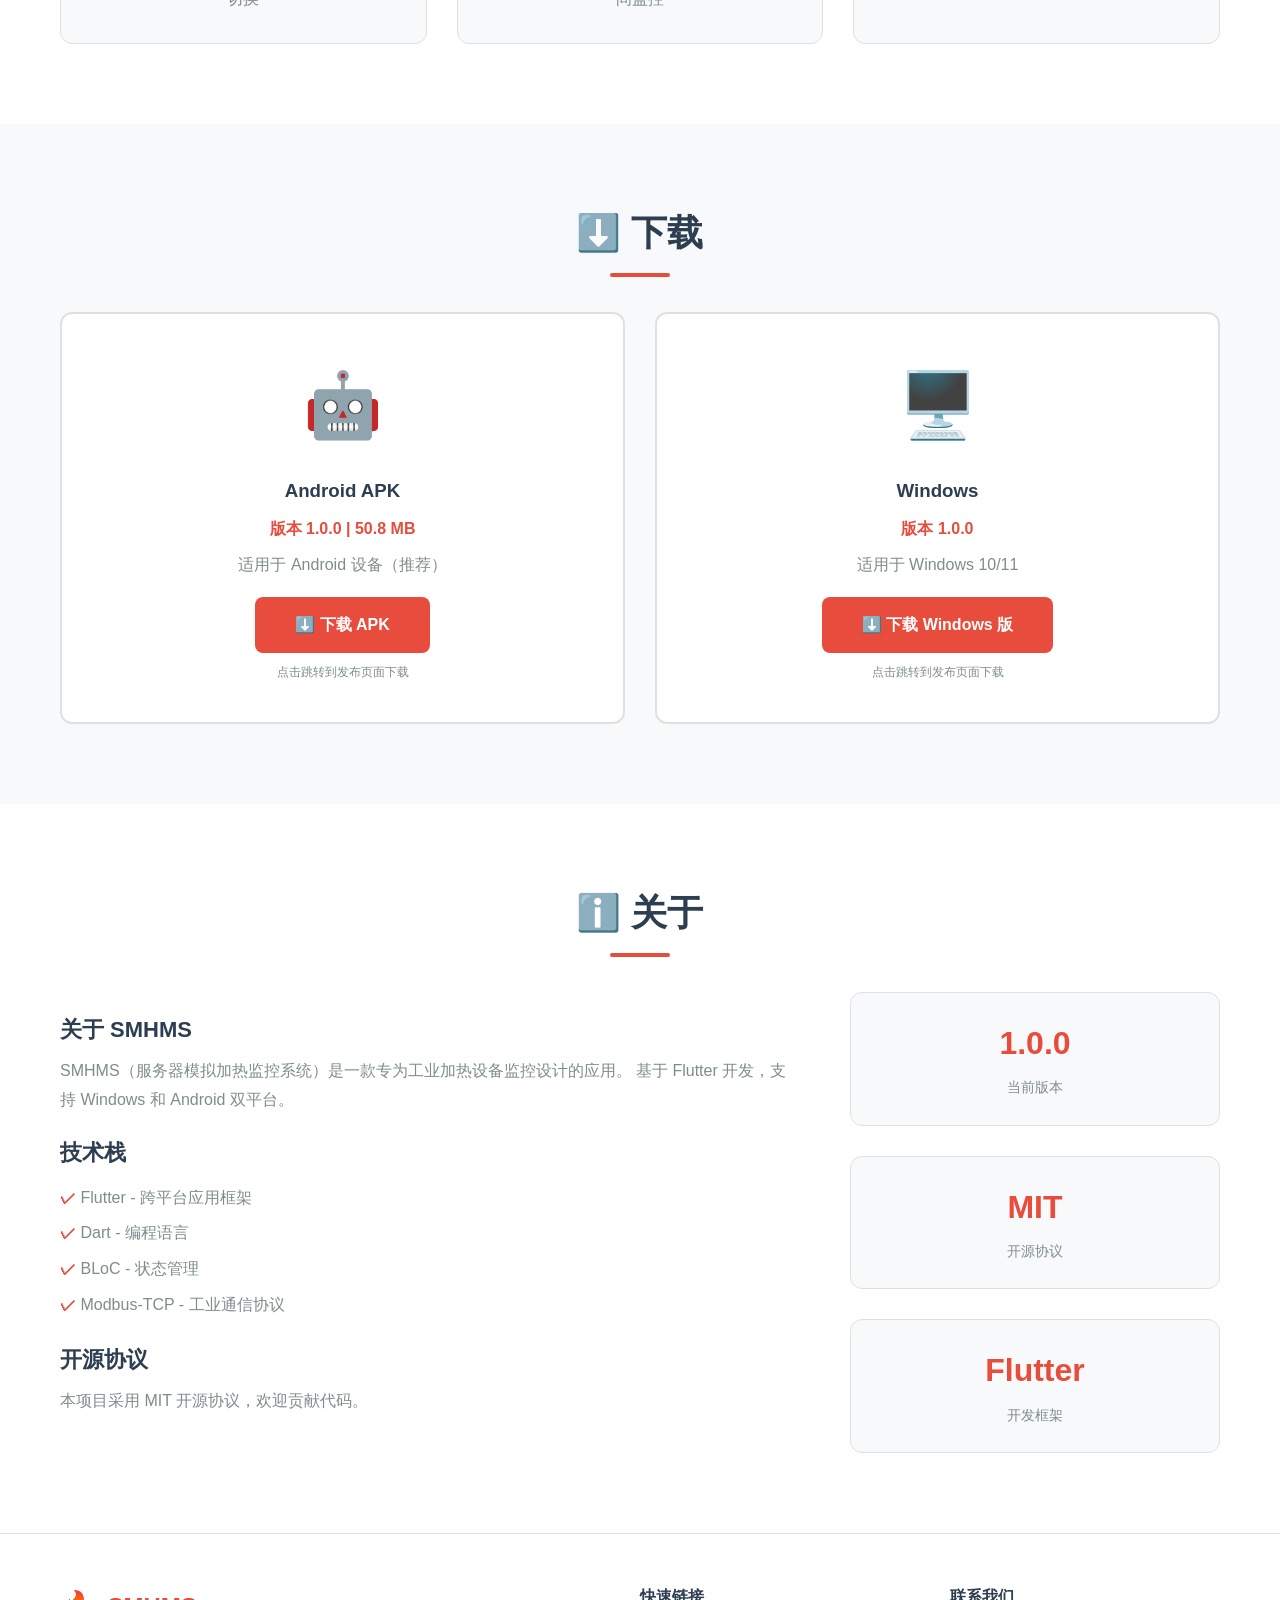
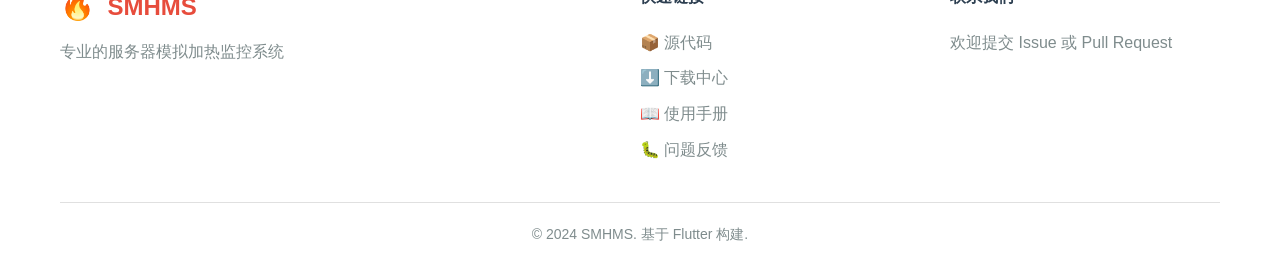
==== commit dcf8040d: "Add USER_MANUAL.html and navigation link" ====
--- a/index.html
+++ b/index.html
@@ -20,6 +20,7 @@
                 <li><a href="#features">功能特点</a></li>
                 <li><a href="#download">下载</a></li>
                 <li><a href="#about">关于</a></li>
+                <li><a href="USER_MANUAL.html">使用手册</a></li>
             </ul>
             <button class="theme-toggle" id="themeToggle" aria-label="切换主题">
                 <span class="theme-icon">🌙</span>
@@ -121,7 +122,7 @@
                     <h3>Android APK</h3>
                     <p class="download-version">版本 1.0.0 | 50.8 MB</p>
                     <p class="download-desc">适用于 Android 设备（推荐）</p>
-                    <a href="https://github.com/goodpcb/GS_Flutter_Modbus_TCP/releases" class="btn btn-download" target="_blank">
+                    <a href="https://github.com/goodpcb/smhms-website/releases" class="btn btn-download" target="_blank">
                         ⬇️ 下载 APK
                     </a>
                     <p class="download-note">点击跳转到发布页面下载</p>
@@ -131,7 +132,7 @@
                     <h3>Windows</h3>
                     <p class="download-version">版本 1.0.0</p>
                     <p class="download-desc">适用于 Windows 10/11</p>
-                    <a href="https://github.com/goodpcb/GS_Flutter_Modbus_TCP/releases" class="btn btn-download" target="_blank">
+                    <a href="https://github.com/goodpcb/smhms-website/releases" class="btn btn-download" target="_blank">
                         ⬇️ 下载 Windows 版
                     </a>
                     <p class="download-note">点击跳转到发布页面下载</p>
@@ -189,9 +190,10 @@
                 <div class="footer-links">
                     <h4>快速链接</h4>
                     <ul>
-                        <li><a href="https://github.com/goodpcb/GS_Flutter_Modbus_TCP" target="_blank">📦 源代码</a></li>
-                        <li><a href="https://github.com/goodpcb/GS_Flutter_Modbus_TCP/releases" target="_blank">⬇️ 下载中心</a></li>
-                        <li><a href="https://github.com/goodpcb/GS_Flutter_Modbus_TCP/issues" target="_blank">🐛 问题反馈</a></li>
+                        <li><a href="https://github.com/goodpcb/smhms-website" target="_blank">📦 源代码</a></li>
+                        <li><a href="https://github.com/goodpcb/smhms-website/releases" target="_blank">⬇️ 下载中心</a></li>
+                        <li><a href="USER_MANUAL.html">📖 使用手册</a></li>
+                        <li><a href="https://github.com/goodpcb/smhms-website/issues" target="_blank">🐛 问题反馈</a></li>
                     </ul>
                 </div>
                 <div class="footer-contact">
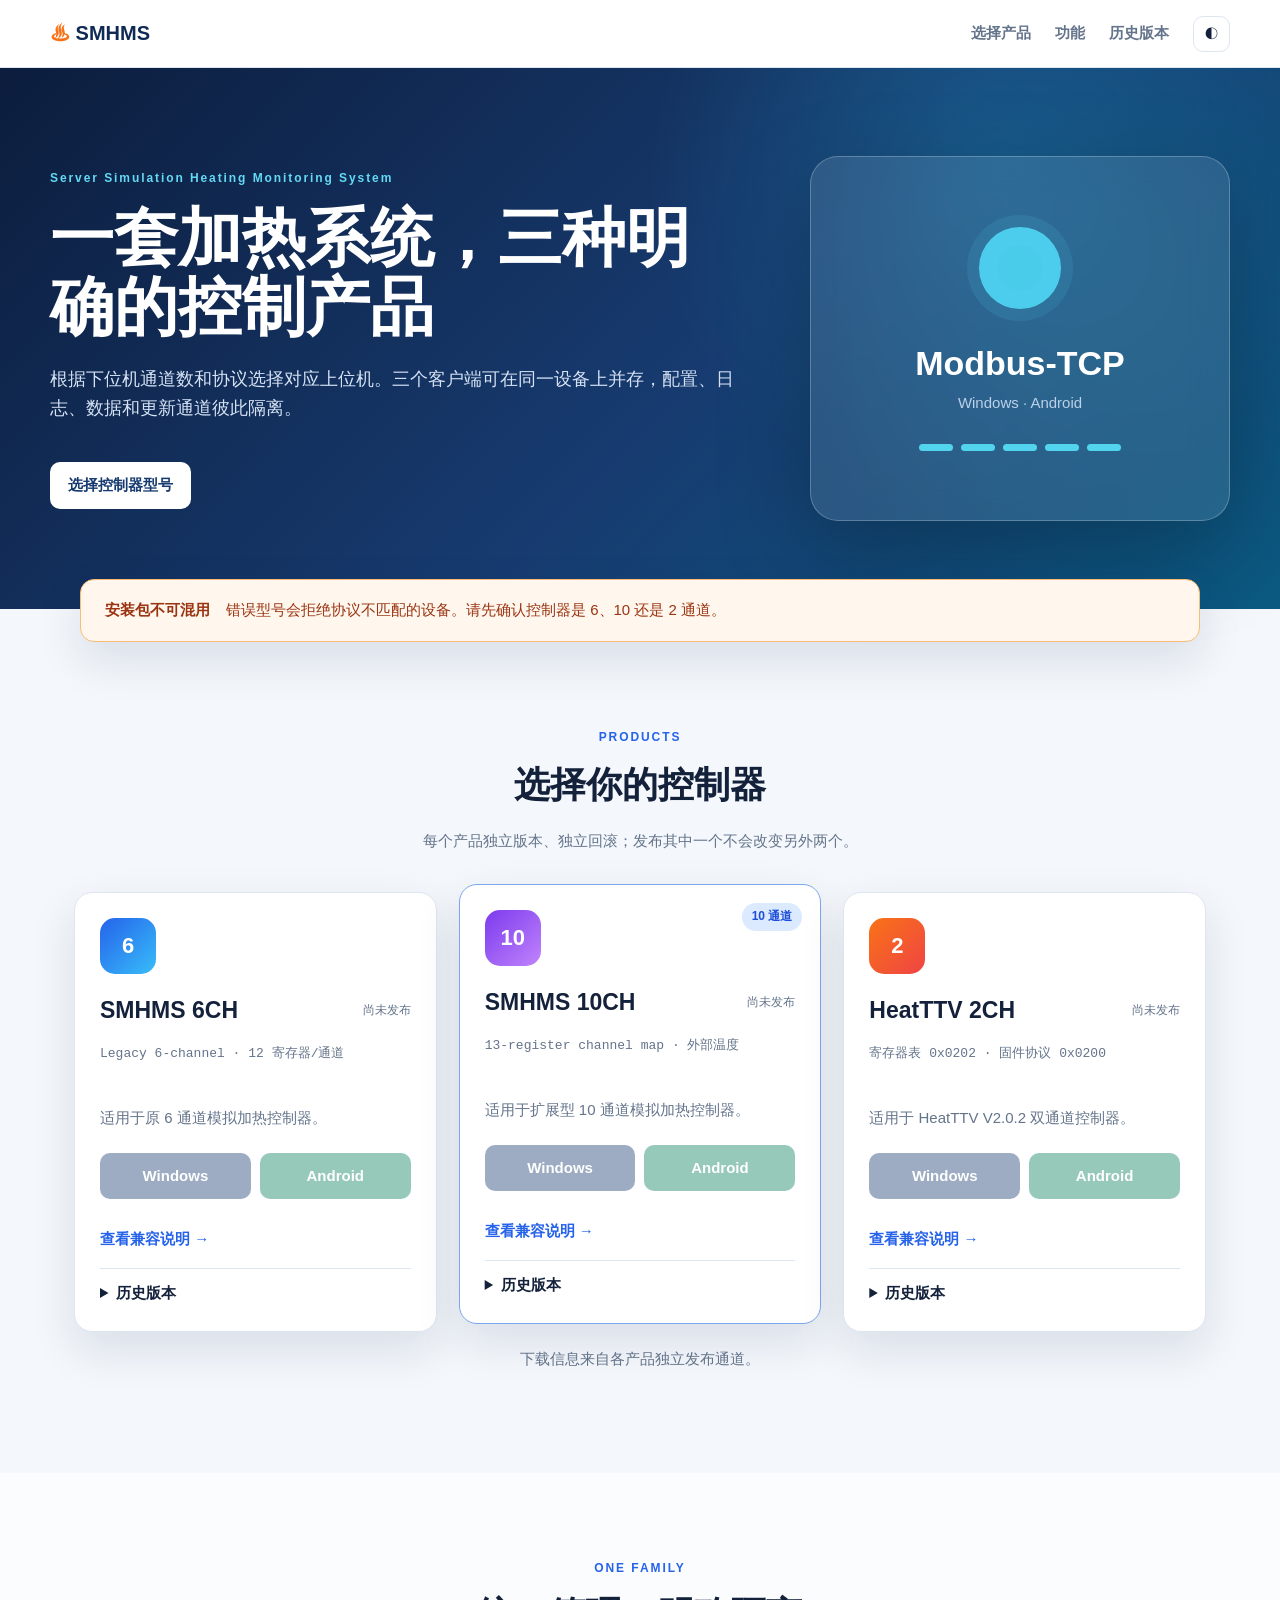
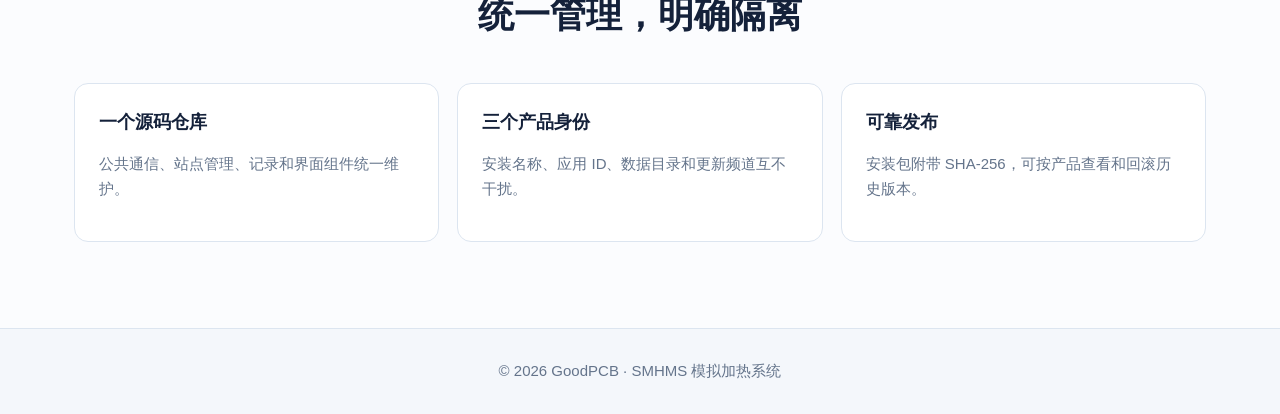
==== commit eb5992bd: "feat: add multi-product download center" ====
--- a/index.html
+++ b/index.html
@@ -1,212 +1,108 @@
-<!DOCTYPE html>
+<!doctype html>
 <html lang="zh-CN">
 <head>
-    <meta charset="UTF-8">
-    <meta name="viewport" content="width=device-width, initial-scale=1.0">
-    <meta name="description" content="SMHMS - Server Simulation Heating Monitoring System. A professional Modbus-TCP multi-station monitoring application.">
-    <title>SMHMS - 服务器模拟加热监控系统</title>
-    <link rel="stylesheet" href="css/style.css">
-    <link rel="icon" href="data:image/svg+xml,<svg xmlns='http://www.w3.org/2000/svg' viewBox='0 0 100 100'><text y='.9em' font-size='90'>🔥</text></svg>">
+  <meta charset="utf-8">
+  <meta name="viewport" content="width=device-width,initial-scale=1">
+  <meta name="description" content="SMHMS 模拟加热系统上位机统一下载中心">
+  <title>SMHMS 产品中心</title>
+  <link rel="stylesheet" href="css/style.css">
 </head>
 <body>
-    <nav class="navbar">
-        <div class="container">
-            <a href="index.html" class="logo">
-                <span class="logo-icon">🔥</span>
-                <span class="logo-text">SMHMS</span>
-            </a>
-            <ul class="nav-menu">
-                <li><a href="#home" class="active">首页</a></li>
-                <li><a href="#features">功能特点</a></li>
-                <li><a href="#download">下载</a></li>
-                <li><a href="#about">关于</a></li>
-                <li><a href="USER_MANUAL.html">使用手册</a></li>
-            </ul>
-            <button class="theme-toggle" id="themeToggle" aria-label="切换主题">
-                <span class="theme-icon">🌙</span>
-            </button>
-        </div>
-    </nav>
+  <nav class="nav">
+    <a class="brand" href="#top"><span>♨</span> SMHMS</a>
+    <div class="nav-links">
+      <a href="#products">选择产品</a>
+      <a href="#features">功能</a>
+      <a href="https://github.com/goodpcb/smhms-website/releases">历史版本</a>
+      <button id="themeToggle" class="theme-toggle" aria-label="切换主题">◐</button>
+    </div>
+  </nav>
 
-    <header id="home" class="hero">
-        <div class="container">
-            <div class="hero-content">
-                <h1>🔥 SMHMS</h1>
-                <h2>服务器模拟加热监控系统</h2>
-                <p class="hero-subtitle">Server Simulation Heating Monitoring System</p>
-                <p class="hero-description">
-                    一款专业的 Modbus-TCP 多站点加热监控应用，支持实时温度监测、报警管理、数据记录和多语言界面。
-                </p>
-                <div class="hero-buttons">
-                    <a href="#download" class="btn btn-primary">
-                        <span>⬇️</span> 立即下载
-                    </a>
-                    <a href="#features" class="btn btn-secondary">
-                        <span>📖</span> 了解更多
-                    </a>
-                </div>
-            </div>
-            <div class="hero-image">
-                <div class="app-preview">
-                    <div class="preview-header">
-                        <span class="preview-dot red"></span>
-                        <span class="preview-dot yellow"></span>
-                        <span class="preview-dot green"></span>
-                        <span class="preview-title">SMHMS 监控系统</span>
-                    </div>
-                    <div class="preview-content">
-                        <div class="station-card">
-                            <div class="station-header">
-                                <span class="station-name">站点 1</span>
-                                <span class="station-status online">在线</span>
-                            </div>
-                            <div class="heater-grid">
-                                <div class="heater-item active">加热片 1<br><strong>85°C</strong></div>
-                                <div class="heater-item active">加热片 2<br><strong>82°C</strong></div>
-                                <div class="heater-item active">加热片 3<br><strong>88°C</strong></div>
-                                <div class="heater-item warning">加热片 4<br><strong>95°C</strong></div>
-                                <div class="heater-item">加热片 5<br><strong>--°C</strong></div>
-                                <div class="heater-item">加热片 6<br><strong>--°C</strong></div>
-                            </div>
-                        </div>
-                    </div>
-                </div>
-            </div>
-        </div>
+  <main id="top">
+    <header class="hero">
+      <div class="hero-copy">
+        <span class="eyebrow">Server Simulation Heating Monitoring System</span>
+        <h1>一套加热系统，三种明确的控制产品</h1>
+        <p>根据下位机通道数和协议选择对应上位机。三个客户端可在同一设备上并存，配置、日志、数据和更新通道彼此隔离。</p>
+        <a class="button primary" href="#products">选择控制器型号</a>
+      </div>
+      <div class="hero-panel" aria-hidden="true">
+        <div class="pulse"></div>
+        <strong>Modbus-TCP</strong>
+        <span>Windows · Android</span>
+        <div class="channel-row"><i></i><i></i><i></i><i></i><i></i></div>
+      </div>
     </header>
 
-    <section id="features" class="features">
-        <div class="container">
-            <h2 class="section-title">✨ 功能特点</h2>
-            <div class="features-grid">
-                <div class="feature-card">
-                    <div class="feature-icon">📡</div>
-                    <h3>Modbus-TCP 通信</h3>
-                    <p>支持多个加热站点同时连接，实时采集温度、电压、电流等数据</p>
-                </div>
-                <div class="feature-card">
-                    <div class="feature-icon">🔔</div>
-                    <h3>智能报警</h3>
-                    <p>过压、过流、过温三级报警，每个加热片可独立设置阈值</p>
-                </div>
-                <div class="feature-card">
-                    <div class="feature-icon">📊</div>
-                    <h3>数据记录</h3>
-                    <p>自动记录温度曲线，支持 CSV 数据导出，方便数据分析</p>
-                </div>
-                <div class="feature-card">
-                    <div class="feature-icon">🌐</div>
-                    <h3>多语言支持</h3>
-                    <p>支持中文、英文、韩文三种语言，界面随意切换</p>
-                </div>
-                <div class="feature-card">
-                    <div class="feature-icon">🎨</div>
-                    <h3>暗黑主题</h3>
-                    <p>专业的暗黑模式设计，保护眼睛，适合长时间监控</p>
-                </div>
-                <div class="feature-card">
-                    <div class="feature-icon">💾</div>
-                    <h3>数据持久化</h3>
-                    <p>站点配置自动保存，下次启动自动恢复</p>
-                </div>
-            </div>
-        </div>
+    <section class="compatibility-warning">
+      <strong>安装包不可混用</strong>
+      <span>错误型号会拒绝协议不匹配的设备。请先确认控制器是 6、10 还是 2 通道。</span>
     </section>
 
-    <section id="download" class="download">
-        <div class="container">
-            <h2 class="section-title">⬇️ 下载</h2>
-            <div class="download-cards">
-                <div class="download-card">
-                    <div class="download-icon">🤖</div>
-                    <h3>Android APK</h3>
-                    <p class="download-version">版本 1.0.0 | 50.8 MB</p>
-                    <p class="download-desc">适用于 Android 设备（推荐）</p>
-                    <a href="https://github.com/goodpcb/smhms-website/releases" class="btn btn-download" target="_blank">
-                        ⬇️ 下载 APK
-                    </a>
-                    <p class="download-note">点击跳转到发布页面下载</p>
-                </div>
-                <div class="download-card">
-                    <div class="download-icon">🖥️</div>
-                    <h3>Windows</h3>
-                    <p class="download-version">版本 1.0.0</p>
-                    <p class="download-desc">适用于 Windows 10/11</p>
-                    <a href="https://github.com/goodpcb/smhms-website/releases" class="btn btn-download" target="_blank">
-                        ⬇️ 下载 Windows 版
-                    </a>
-                    <p class="download-note">点击跳转到发布页面下载</p>
-                </div>
-            </div>
-        </div>
+    <section id="products" class="section">
+      <div class="section-heading">
+        <span class="eyebrow">PRODUCTS</span>
+        <h2>选择你的控制器</h2>
+        <p>每个产品独立版本、独立回滚；发布其中一个不会改变另外两个。</p>
+      </div>
+      <div id="productGrid" class="product-grid">
+        <article class="product-card" data-product="smhms6">
+          <div class="product-icon six">6</div>
+          <div class="product-title"><h3>SMHMS 6CH</h3><span class="version">读取版本…</span></div>
+          <p class="protocol">Legacy 6-channel · 12 寄存器/通道</p>
+          <p>适用于原 6 通道模拟加热控制器。</p>
+          <div class="downloads">
+            <a class="button platform windows disabled" aria-disabled="true">Windows</a>
+            <a class="button platform android disabled" aria-disabled="true">Android</a>
+          </div>
+          <div class="checksums"></div>
+          <a class="manual" href="manuals/smhms6.html">查看兼容说明 →</a>
+          <details><summary>历史版本</summary><div class="history"></div></details>
+        </article>
+
+        <article class="product-card featured" data-product="smhms10">
+          <span class="badge">10 通道</span>
+          <div class="product-icon ten">10</div>
+          <div class="product-title"><h3>SMHMS 10CH</h3><span class="version">读取版本…</span></div>
+          <p class="protocol">13-register channel map · 外部温度</p>
+          <p>适用于扩展型 10 通道模拟加热控制器。</p>
+          <div class="downloads">
+            <a class="button platform windows disabled" aria-disabled="true">Windows</a>
+            <a class="button platform android disabled" aria-disabled="true">Android</a>
+          </div>
+          <div class="checksums"></div>
+          <a class="manual" href="manuals/smhms10.html">查看兼容说明 →</a>
+          <details><summary>历史版本</summary><div class="history"></div></details>
+        </article>
+
+        <article class="product-card" data-product="heattv2">
+          <div class="product-icon heat">2</div>
+          <div class="product-title"><h3>HeatTTV 2CH</h3><span class="version">读取版本…</span></div>
+          <p class="protocol">寄存器表 0x0202 · 固件协议 0x0200</p>
+          <p>适用于 HeatTTV V2.0.2 双通道控制器。</p>
+          <div class="downloads">
+            <a class="button platform windows disabled" aria-disabled="true">Windows</a>
+            <a class="button platform android disabled" aria-disabled="true">Android</a>
+          </div>
+          <div class="checksums"></div>
+          <a class="manual" href="manuals/heattv2.html">查看兼容说明 →</a>
+          <details><summary>历史版本</summary><div class="history"></div></details>
+        </article>
+      </div>
+      <p id="manifestStatus" class="manifest-status" role="status"></p>
     </section>
 
-    <section id="about" class="about">
-        <div class="container">
-            <h2 class="section-title">ℹ️ 关于</h2>
-            <div class="about-content">
-                <div class="about-text">
-                    <h3>关于 SMHMS</h3>
-                    <p>
-                        SMHMS（服务器模拟加热监控系统）是一款专为工业加热设备监控设计的应用。
-                        基于 Flutter 开发，支持 Windows 和 Android 双平台。
-                    </p>
-                    <h3>技术栈</h3>
-                    <ul>
-                        <li>Flutter - 跨平台应用框架</li>
-                        <li>Dart - 编程语言</li>
-                        <li>BLoC - 状态管理</li>
-                        <li>Modbus-TCP - 工业通信协议</li>
-                    </ul>
-                    <h3>开源协议</h3>
-                    <p>本项目采用 MIT 开源协议，欢迎贡献代码。</p>
-                </div>
-                <div class="about-stats">
-                    <div class="stat-item">
-                        <span class="stat-number">1.0.0</span>
-                        <span class="stat-label">当前版本</span>
-                    </div>
-                    <div class="stat-item">
-                        <span class="stat-number">MIT</span>
-                        <span class="stat-label">开源协议</span>
-                    </div>
-                    <div class="stat-item">
-                        <span class="stat-number">Flutter</span>
-                        <span class="stat-label">开发框架</span>
-                    </div>
-                </div>
-            </div>
-        </div>
+    <section id="features" class="section soft">
+      <div class="section-heading"><span class="eyebrow">ONE FAMILY</span><h2>统一管理，明确隔离</h2></div>
+      <div class="feature-grid">
+        <article><strong>一个源码仓库</strong><p>公共通信、站点管理、记录和界面组件统一维护。</p></article>
+        <article><strong>三个产品身份</strong><p>安装名称、应用 ID、数据目录和更新频道互不干扰。</p></article>
+        <article><strong>可靠发布</strong><p>安装包附带 SHA-256，可按产品查看和回滚历史版本。</p></article>
+      </div>
     </section>
+  </main>
 
-    <footer class="footer">
-        <div class="container">
-            <div class="footer-content">
-                <div class="footer-brand">
-                    <span class="logo-icon">🔥</span>
-                    <span class="logo-text">SMHMS</span>
-                    <p>专业的服务器模拟加热监控系统</p>
-                </div>
-                <div class="footer-links">
-                    <h4>快速链接</h4>
-                    <ul>
-                        <li><a href="https://github.com/goodpcb/smhms-website" target="_blank">📦 源代码</a></li>
-                        <li><a href="https://github.com/goodpcb/smhms-website/releases" target="_blank">⬇️ 下载中心</a></li>
-                        <li><a href="USER_MANUAL.html">📖 使用手册</a></li>
-                        <li><a href="https://github.com/goodpcb/smhms-website/issues" target="_blank">🐛 问题反馈</a></li>
-                    </ul>
-                </div>
-                <div class="footer-contact">
-                    <h4>联系我们</h4>
-                    <p>欢迎提交 Issue 或 Pull Request</p>
-                </div>
-            </div>
-            <div class="footer-bottom">
-                <p>&copy; 2024 SMHMS. 基于 Flutter 构建.</p>
-            </div>
-        </div>
-    </footer>
-
-    <script src="js/main.js"></script>
+  <footer>© 2026 GoodPCB · SMHMS 模拟加热系统</footer>
+  <script src="js/main.js"></script>
 </body>
 </html>
--- a/css/style.css
+++ b/css/style.css
@@ -1,637 +1,5 @@
-/* ==================== 全局样式 ==================== */
-* {
-    margin: 0;
-    padding: 0;
-    box-sizing: border-box;
-}
-
-:root {
-    /* 亮色主题 */
-    --primary-color: #e74c3c;
-    --primary-hover: #c0392b;
-    --secondary-color: #3498db;
-    --bg-color: #f8f9fa;
-    --card-bg: #ffffff;
-    --text-color: #2c3e50;
-    --text-secondary: #7f8c8d;
-    --border-color: #e0e0e0;
-    --shadow: 0 2px 8px rgba(0, 0, 0, 0.1);
-}
-
-[data-theme="dark"] {
-    /* 暗黑主题 */
-    --primary-color: #e74c3c;
-    --primary-hover: #c0392b;
-    --secondary-color: #3498db;
-    --bg-color: #1a1a2e;
-    --card-bg: #16213e;
-    --text-color: #ecf0f1;
-    --text-secondary: #bdc3c7;
-    --border-color: #2c3e50;
-    --shadow: 0 2px 8px rgba(0, 0, 0, 0.3);
-}
-
-body {
-    font-family: 'Segoe UI', Tahoma, Geneva, Verdana, sans-serif;
-    line-height: 1.6;
-    color: var(--text-color);
-    background-color: var(--bg-color);
-    transition: background-color 0.3s, color 0.3s;
-}
-
-.container {
-    max-width: 1200px;
-    margin: 0 auto;
-    padding: 0 20px;
-}
-
-/* ==================== 导航栏 ==================== */
-.navbar {
-    background: var(--card-bg);
-    box-shadow: var(--shadow);
-    position: fixed;
-    top: 0;
-    left: 0;
-    right: 0;
-    z-index: 1000;
-    transition: background-color 0.3s;
-}
-
-.navbar .container {
-    display: flex;
-    justify-content: space-between;
-    align-items: center;
-    padding: 15px 20px;
-}
-
-.logo {
-    display: flex;
-    align-items: center;
-    text-decoration: none;
-    color: var(--text-color);
-}
-
-.logo-icon {
-    font-size: 28px;
-    margin-right: 8px;
-}
-
-.logo-text {
-    font-size: 24px;
-    font-weight: bold;
-    color: var(--primary-color);
-}
-
-.nav-menu {
-    display: flex;
-    list-style: none;
-    gap: 30px;
-}
-
-.nav-menu a {
-    text-decoration: none;
-    color: var(--text-color);
-    font-weight: 500;
-    transition: color 0.3s;
-    position: relative;
-}
-
-.nav-menu a:hover,
-.nav-menu a.active {
-    color: var(--primary-color);
-}
-
-.nav-menu a.active::after {
-    content: '';
-    position: absolute;
-    bottom: -5px;
-    left: 0;
-    width: 100%;
-    height: 2px;
-    background: var(--primary-color);
-}
-
-.theme-toggle {
-    background: none;
-    border: 2px solid var(--border-color);
-    border-radius: 50%;
-    width: 40px;
-    height: 40px;
-    cursor: pointer;
-    font-size: 18px;
-    transition: all 0.3s;
-}
-
-.theme-toggle:hover {
-    background: var(--primary-color);
-    border-color: var(--primary-color);
-    color: white;
-}
-
-/* ==================== Hero 区域 ==================== */
-.hero {
-    min-height: 100vh;
-    display: flex;
-    align-items: center;
-    padding: 100px 0 60px;
-    background: linear-gradient(135deg, var(--card-bg) 0%, var(--bg-color) 100%);
-}
-
-.hero .container {
-    display: flex;
-    align-items: center;
-    gap: 60px;
-}
-
-.hero-content {
-    flex: 1;
-}
-
-.hero h1 {
-    font-size: 48px;
-    color: var(--primary-color);
-    margin-bottom: 10px;
-}
-
-.hero h2 {
-    font-size: 32px;
-    color: var(--text-color);
-    margin-bottom: 10px;
-}
-
-.hero-subtitle {
-    font-size: 18px;
-    color: var(--text-secondary);
-    margin-bottom: 20px;
-}
-
-.hero-description {
-    font-size: 16px;
-    color: var(--text-secondary);
-    margin-bottom: 30px;
-    line-height: 1.8;
-}
-
-.hero-buttons {
-    display: flex;
-    gap: 15px;
-    flex-wrap: wrap;
-}
-
-.btn {
-    padding: 12px 30px;
-    border-radius: 8px;
-    text-decoration: none;
-    font-weight: 600;
-    transition: all 0.3s;
-    display: inline-flex;
-    align-items: center;
-    gap: 8px;
-}
-
-.btn-primary {
-    background: var(--primary-color);
-    color: white;
-}
-
-.btn-primary:hover {
-    background: var(--primary-hover);
-    transform: translateY(-2px);
-    box-shadow: 0 4px 12px rgba(231, 76, 60, 0.3);
-}
-
-.btn-secondary {
-    background: var(--secondary-color);
-    color: white;
-}
-
-.btn-secondary:hover {
-    background: #2980b9;
-    transform: translateY(-2px);
-    box-shadow: 0 4px 12px rgba(52, 152, 219, 0.3);
-}
-
-.hero-image {
-    flex: 1;
-    display: flex;
-    justify-content: center;
-}
-
-.app-preview {
-    background: var(--card-bg);
-    border-radius: 12px;
-    box-shadow: var(--shadow);
-    width: 100%;
-    max-width: 400px;
-    overflow: hidden;
-    border: 1px solid var(--border-color);
-}
-
-.preview-header {
-    background: var(--bg-color);
-    padding: 10px 15px;
-    display: flex;
-    align-items: center;
-    gap: 8px;
-}
-
-.preview-dot {
-    width: 12px;
-    height: 12px;
-    border-radius: 50%;
-}
-
-.preview-dot.red { background: #e74c3c; }
-.preview-dot.yellow { background: #f39c12; }
-.preview-dot.green { background: #2ecc71; }
-
-.preview-title {
-    margin-left: auto;
-    font-size: 14px;
-    color: var(--text-secondary);
-}
-
-.preview-content {
-    padding: 20px;
-}
-
-.station-card {
-    background: var(--bg-color);
-    border-radius: 8px;
-    padding: 15px;
-}
-
-.station-header {
-    display: flex;
-    justify-content: space-between;
-    align-items: center;
-    margin-bottom: 15px;
-}
-
-.station-name {
-    font-weight: bold;
-    color: var(--text-color);
-}
-
-.station-status {
-    padding: 4px 10px;
-    border-radius: 12px;
-    font-size: 12px;
-    font-weight: 600;
-}
-
-.station-status.online {
-    background: #2ecc71;
-    color: white;
-}
-
-.station-status.offline {
-    background: #e74c3c;
-    color: white;
-}
-
-.heater-grid {
-    display: grid;
-    grid-template-columns: repeat(3, 1fr);
-    gap: 10px;
-}
-
-.heater-item {
-    background: var(--card-bg);
-    border: 2px solid var(--border-color);
-    border-radius: 6px;
-    padding: 10px;
-    text-align: center;
-    font-size: 12px;
-    color: var(--text-secondary);
-}
-
-.heater-item.active {
-    border-color: #2ecc71;
-    background: rgba(46, 204, 113, 0.1);
-}
-
-.heater-item.warning {
-    border-color: #e74c3c;
-    background: rgba(231, 76, 60, 0.1);
-    color: #e74c3c;
-}
-
-.heater-item strong {
-    font-size: 16px;
-    color: var(--text-color);
-}
-
-/* ==================== 通用样式 ==================== */
-section {
-    padding: 80px 0;
-}
-
-.section-title {
-    text-align: center;
-    font-size: 36px;
-    color: var(--text-color);
-    margin-bottom: 50px;
-    position: relative;
-}
-
-.section-title::after {
-    content: '';
-    position: absolute;
-    bottom: -15px;
-    left: 50%;
-    transform: translateX(-50%);
-    width: 60px;
-    height: 4px;
-    background: var(--primary-color);
-    border-radius: 2px;
-}
-
-/* ==================== 功能特点 ==================== */
-.features {
-    background: var(--card-bg);
-}
-
-.features-grid {
-    display: grid;
-    grid-template-columns: repeat(auto-fit, minmax(300px, 1fr));
-    gap: 30px;
-}
-
-.feature-card {
-    background: var(--bg-color);
-    padding: 30px;
-    border-radius: 12px;
-    text-align: center;
-    transition: all 0.3s;
-    border: 1px solid var(--border-color);
-}
-
-.feature-card:hover {
-    transform: translateY(-5px);
-    box-shadow: var(--shadow);
-}
-
-.feature-icon {
-    font-size: 48px;
-    margin-bottom: 20px;
-}
-
-.feature-card h3 {
-    color: var(--text-color);
-    margin-bottom: 15px;
-    font-size: 20px;
-}
-
-.feature-card p {
-    color: var(--text-secondary);
-    line-height: 1.8;
-}
-
-/* ==================== 下载区域 ==================== */
-.download {
-    background: var(--bg-color);
-}
-
-.download-cards {
-    display: grid;
-    grid-template-columns: repeat(auto-fit, minmax(280px, 1fr));
-    gap: 30px;
-}
-
-.download-card {
-    background: var(--card-bg);
-    padding: 40px 30px;
-    border-radius: 12px;
-    text-align: center;
-    border: 2px solid var(--border-color);
-    transition: all 0.3s;
-}
-
-.download-card:hover {
-    border-color: var(--primary-color);
-    transform: translateY(-5px);
-    box-shadow: 0 4px 20px rgba(231, 76, 60, 0.2);
-}
-
-.download-icon {
-    font-size: 64px;
-    margin-bottom: 20px;
-}
-
-.download-card h3 {
-    color: var(--text-color);
-    margin-bottom: 10px;
-}
-
-.download-version {
-    color: var(--primary-color);
-    font-weight: 600;
-    margin-bottom: 10px;
-}
-
-.download-desc {
-    color: var(--text-secondary);
-    margin-bottom: 20px;
-}
-
-.btn-download {
-    background: var(--primary-color);
-    color: white;
-    padding: 15px 40px;
-    border-radius: 8px;
-    text-decoration: none;
-    font-weight: 600;
-    display: inline-block;
-    transition: all 0.3s;
-}
-
-.btn-download:hover {
-    background: var(--primary-hover);
-    transform: scale(1.05);
-    box-shadow: 0 4px 15px rgba(231, 76, 60, 0.3);
-}
-
-.download-note {
-    color: var(--text-secondary);
-    font-size: 12px;
-    margin-top: 10px;
-}
-
-/* ==================== 关于区域 ==================== */
-.about {
-    background: var(--card-bg);
-}
-
-.about-content {
-    display: grid;
-    grid-template-columns: 2fr 1fr;
-    gap: 50px;
-}
-
-.about-text h3 {
-    color: var(--text-color);
-    margin: 20px 0 10px;
-    font-size: 22px;
-}
-
-.about-text p {
-    color: var(--text-secondary);
-    line-height: 1.8;
-}
-
-.about-text ul {
-    list-style: none;
-    margin-top: 10px;
-}
-
-.about-text ul li {
-    padding: 5px 0;
-    color: var(--text-secondary);
-}
-
-.about-text ul li::before {
-    content: '✓ ';
-    color: var(--primary-color);
-    font-weight: bold;
-}
-
-.about-stats {
-    display: flex;
-    flex-direction: column;
-    gap: 30px;
-    justify-content: center;
-}
-
-.stat-item {
-    background: var(--bg-color);
-    padding: 25px;
-    border-radius: 12px;
-    text-align: center;
-    border: 1px solid var(--border-color);
-}
-
-.stat-number {
-    display: block;
-    font-size: 32px;
-    font-weight: bold;
-    color: var(--primary-color);
-    margin-bottom: 5px;
-}
-
-.stat-label {
-    color: var(--text-secondary);
-    font-size: 14px;
-}
-
-/* ==================== 页脚 ==================== */
-.footer {
-    background: var(--card-bg);
-    border-top: 1px solid var(--border-color);
-    padding: 50px 0 20px;
-}
-
-.footer-content {
-    display: grid;
-    grid-template-columns: 2fr 1fr 1fr;
-    gap: 40px;
-    margin-bottom: 30px;
-}
-
-.footer-brand .logo {
-    margin-bottom: 10px;
-}
-
-.footer-brand p {
-    color: var(--text-secondary);
-    margin-top: 10px;
-}
-
-.footer-links h4,
-.footer-contact h4 {
-    color: var(--text-color);
-    margin-bottom: 20px;
-}
-
-.footer-links ul {
-    list-style: none;
-}
-
-.footer-links li {
-    margin-bottom: 10px;
-}
-
-.footer-links a,
-.footer-contact p {
-    color: var(--text-secondary);
-    text-decoration: none;
-    transition: color 0.3s;
-}
-
-.footer-links a:hover {
-    color: var(--primary-color);
-}
-
-.footer-bottom {
-    text-align: center;
-    padding-top: 20px;
-    border-top: 1px solid var(--border-color);
-    color: var(--text-secondary);
-    font-size: 14px;
-}
-
-/* ==================== 响应式设计 ==================== */
-@media (max-width: 768px) {
-    .hero .container {
-        flex-direction: column;
-        text-align: center;
-    }
-    
-    .hero-buttons {
-        justify-content: center;
-    }
-    
-    .hero-image {
-        order: -1;
-    }
-    
-    .app-preview {
-        max-width: 100%;
-    }
-    
-    .about-content {
-        grid-template-columns: 1fr;
-    }
-    
-    .about-stats {
-        flex-direction: row;
-        flex-wrap: wrap;
-        justify-content: center;
-    }
-    
-    .stat-item {
-        flex: 1;
-        min-width: 120px;
-    }
-    
-    .footer-content {
-        grid-template-columns: 1fr;
-        text-align: center;
-    }
-    
-    .nav-menu {
-        display: none;
-    }
-    
-    .hero h1 {
-        font-size: 36px;
-    }
-    
-    .hero h2 {
-        font-size: 24px;
-    }
-    
-    .section-title {
-        font-size: 28px;
-    }
-}
+:root{--bg:#f4f7fb;--surface:#fff;--text:#14213a;--muted:#64748b;--line:#dce5f0;--blue:#2563eb;--navy:#102a56;--cyan:#19a7ce;--shadow:0 18px 45px rgba(25,48,88,.12)}
+[data-theme=dark]{--bg:#08111f;--surface:#101d31;--text:#e7eef9;--muted:#9badc3;--line:#263850;--navy:#09172d;--shadow:0 18px 45px rgba(0,0,0,.35)}
+*{box-sizing:border-box}html{scroll-behavior:smooth}body{margin:0;background:var(--bg);color:var(--text);font:15px/1.65 Inter,"Segoe UI","Microsoft YaHei",sans-serif}a{color:inherit}.nav{height:68px;padding:0 max(24px,calc((100% - 1180px)/2));display:flex;align-items:center;justify-content:space-between;background:color-mix(in srgb,var(--surface) 92%,transparent);border-bottom:1px solid var(--line);position:sticky;top:0;z-index:20;backdrop-filter:blur(16px)}.brand{text-decoration:none;font-size:20px;font-weight:850;color:var(--navy)}[data-theme=dark] .brand{color:#fff}.brand span{color:#f97316}.nav-links{display:flex;align-items:center;gap:24px}.nav-links a{text-decoration:none;color:var(--muted);font-weight:650}.theme-toggle{border:1px solid var(--line);background:var(--surface);color:var(--text);border-radius:10px;padding:8px 11px;cursor:pointer}.hero{min-height:510px;padding:88px max(24px,calc((100% - 1180px)/2));display:grid;grid-template-columns:1.25fr .75fr;gap:60px;align-items:center;color:#fff;background:radial-gradient(circle at 78% 20%,rgba(27,169,206,.28),transparent 32%),linear-gradient(135deg,#0c1d3d,#173b70 55%,#0b5a82)}.eyebrow{display:block;color:#64d9f5;font-size:12px;font-weight:850;letter-spacing:.16em}.hero h1{font-size:clamp(38px,5vw,64px);line-height:1.08;margin:16px 0 22px;max-width:800px}.hero p{font-size:18px;color:#d5e2f4;max-width:690px}.button{display:inline-flex;align-items:center;justify-content:center;text-decoration:none;border-radius:10px;padding:11px 18px;font-weight:780;transition:.2s}.primary{background:#fff;color:#173b70;margin-top:20px}.hero-panel{aspect-ratio:1.15;border:1px solid rgba(255,255,255,.24);border-radius:28px;background:rgba(255,255,255,.1);box-shadow:0 30px 90px rgba(0,0,0,.25);display:flex;flex-direction:column;align-items:center;justify-content:center;backdrop-filter:blur(18px)}.hero-panel strong{font-size:34px}.hero-panel span{color:#bdd1e8}.pulse{width:82px;height:82px;border:18px solid rgba(100,217,245,.16);border-radius:50%;background:#49cbea;box-shadow:0 0 0 12px rgba(73,203,234,.12);margin-bottom:26px}.channel-row{display:flex;gap:8px;margin-top:28px}.channel-row i{width:34px;height:7px;border-radius:9px;background:#52d4ef}.compatibility-warning{max-width:1120px;margin:-30px auto 0;position:relative;background:#fff7ed;color:#9a3412;border:1px solid #fdba74;border-radius:14px;padding:18px 24px;box-shadow:var(--shadow);display:flex;gap:16px}.section{max-width:1180px;margin:auto;padding:86px 24px}.section-heading{text-align:center;max-width:700px;margin:0 auto 38px}.section-heading .eyebrow{color:var(--blue)}.section-heading h2{font-size:36px;margin:7px 0}.section-heading p,.product-card>p,.feature-grid p{color:var(--muted)}.product-grid{display:grid;grid-template-columns:repeat(3,1fr);gap:22px}.product-card{position:relative;background:var(--surface);border:1px solid var(--line);border-radius:18px;padding:25px;box-shadow:var(--shadow)}.product-card.featured{border-color:#7aa7ef;transform:translateY(-8px)}.badge{position:absolute;right:18px;top:18px;color:#1d4ed8;background:#dbeafe;padding:4px 10px;border-radius:99px;font-size:12px;font-weight:800}.product-icon{width:56px;height:56px;border-radius:15px;display:grid;place-items:center;color:#fff;font-size:22px;font-weight:900;margin-bottom:18px}.six{background:linear-gradient(135deg,#2563eb,#38bdf8)}.ten{background:linear-gradient(135deg,#7c3aed,#c084fc)}.heat{background:linear-gradient(135deg,#f97316,#ef4444)}.product-title{display:flex;align-items:center;justify-content:space-between;gap:10px}.product-title h3{font-size:23px;margin:0}.version{font-size:12px;color:var(--muted);white-space:nowrap}.protocol{min-height:48px;font-family:Consolas,monospace;font-size:13px}.downloads{display:grid;grid-template-columns:1fr 1fr;gap:9px;margin:22px 0 13px}.platform{background:#173b70;color:#fff}.android{background:#087f5b}.disabled{opacity:.42;pointer-events:none}.checksums{font:11px/1.55 Consolas,monospace;color:var(--muted);word-break:break-all}.manual{display:inline-block;margin-top:15px;color:var(--blue);font-weight:700;text-decoration:none}details{margin-top:16px;border-top:1px solid var(--line);padding-top:12px}summary{cursor:pointer;font-weight:700}.history a{display:block;color:var(--blue);padding:5px 0}.manifest-status{text-align:center;color:var(--muted)}.soft{max-width:none;background:color-mix(in srgb,var(--surface) 65%,var(--bg));padding-left:max(24px,calc((100% - 1132px)/2));padding-right:max(24px,calc((100% - 1132px)/2))}.feature-grid{display:grid;grid-template-columns:repeat(3,1fr);gap:18px}.feature-grid article{background:var(--surface);border:1px solid var(--line);border-radius:14px;padding:24px}.feature-grid strong{font-size:18px}footer{text-align:center;color:var(--muted);padding:30px;border-top:1px solid var(--line)}
+@media(max-width:900px){.hero{grid-template-columns:1fr;padding-top:60px}.hero-panel{display:none}.product-grid,.feature-grid{grid-template-columns:1fr}.product-card.featured{transform:none}.nav-links a{display:none}}
+@media(max-width:520px){.hero{min-height:460px}.hero h1{font-size:38px}.compatibility-warning{margin:-20px 15px 0;flex-direction:column;gap:4px}.section{padding:64px 16px}.downloads{grid-template-columns:1fr}}
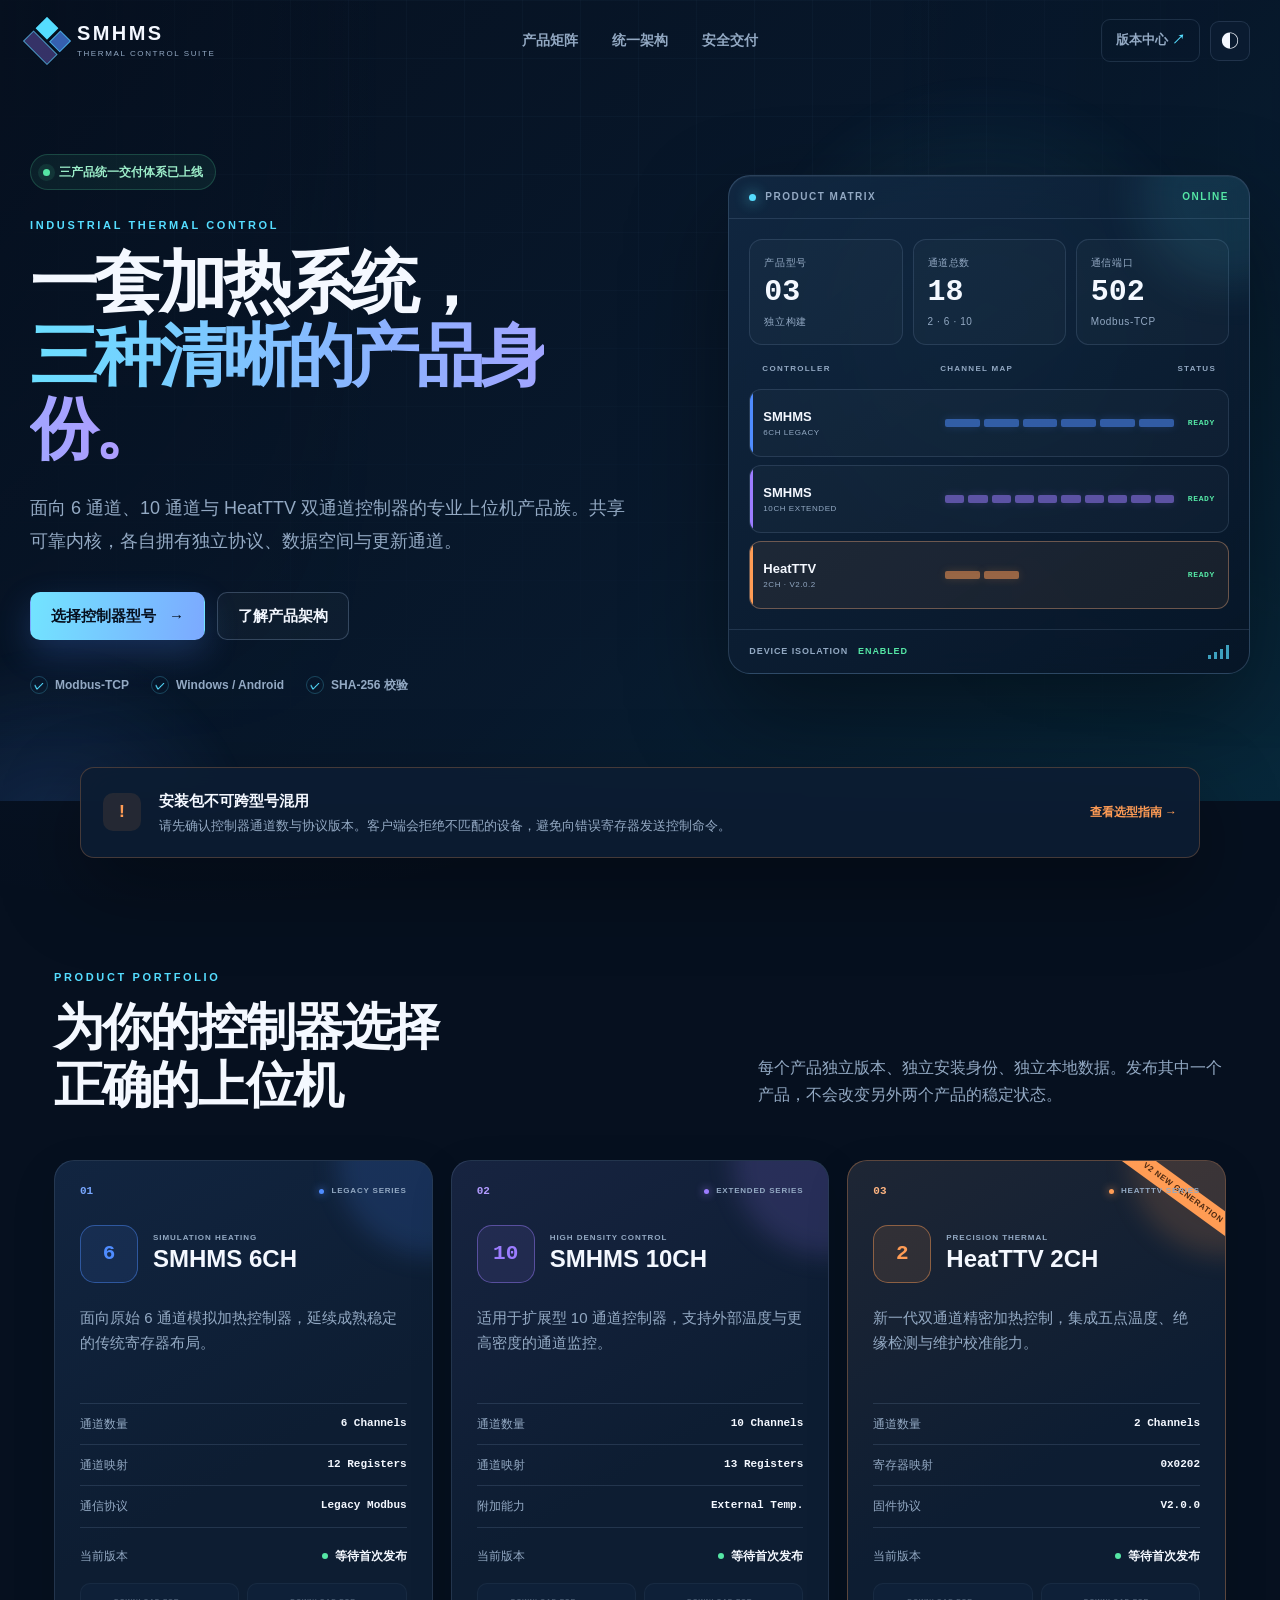
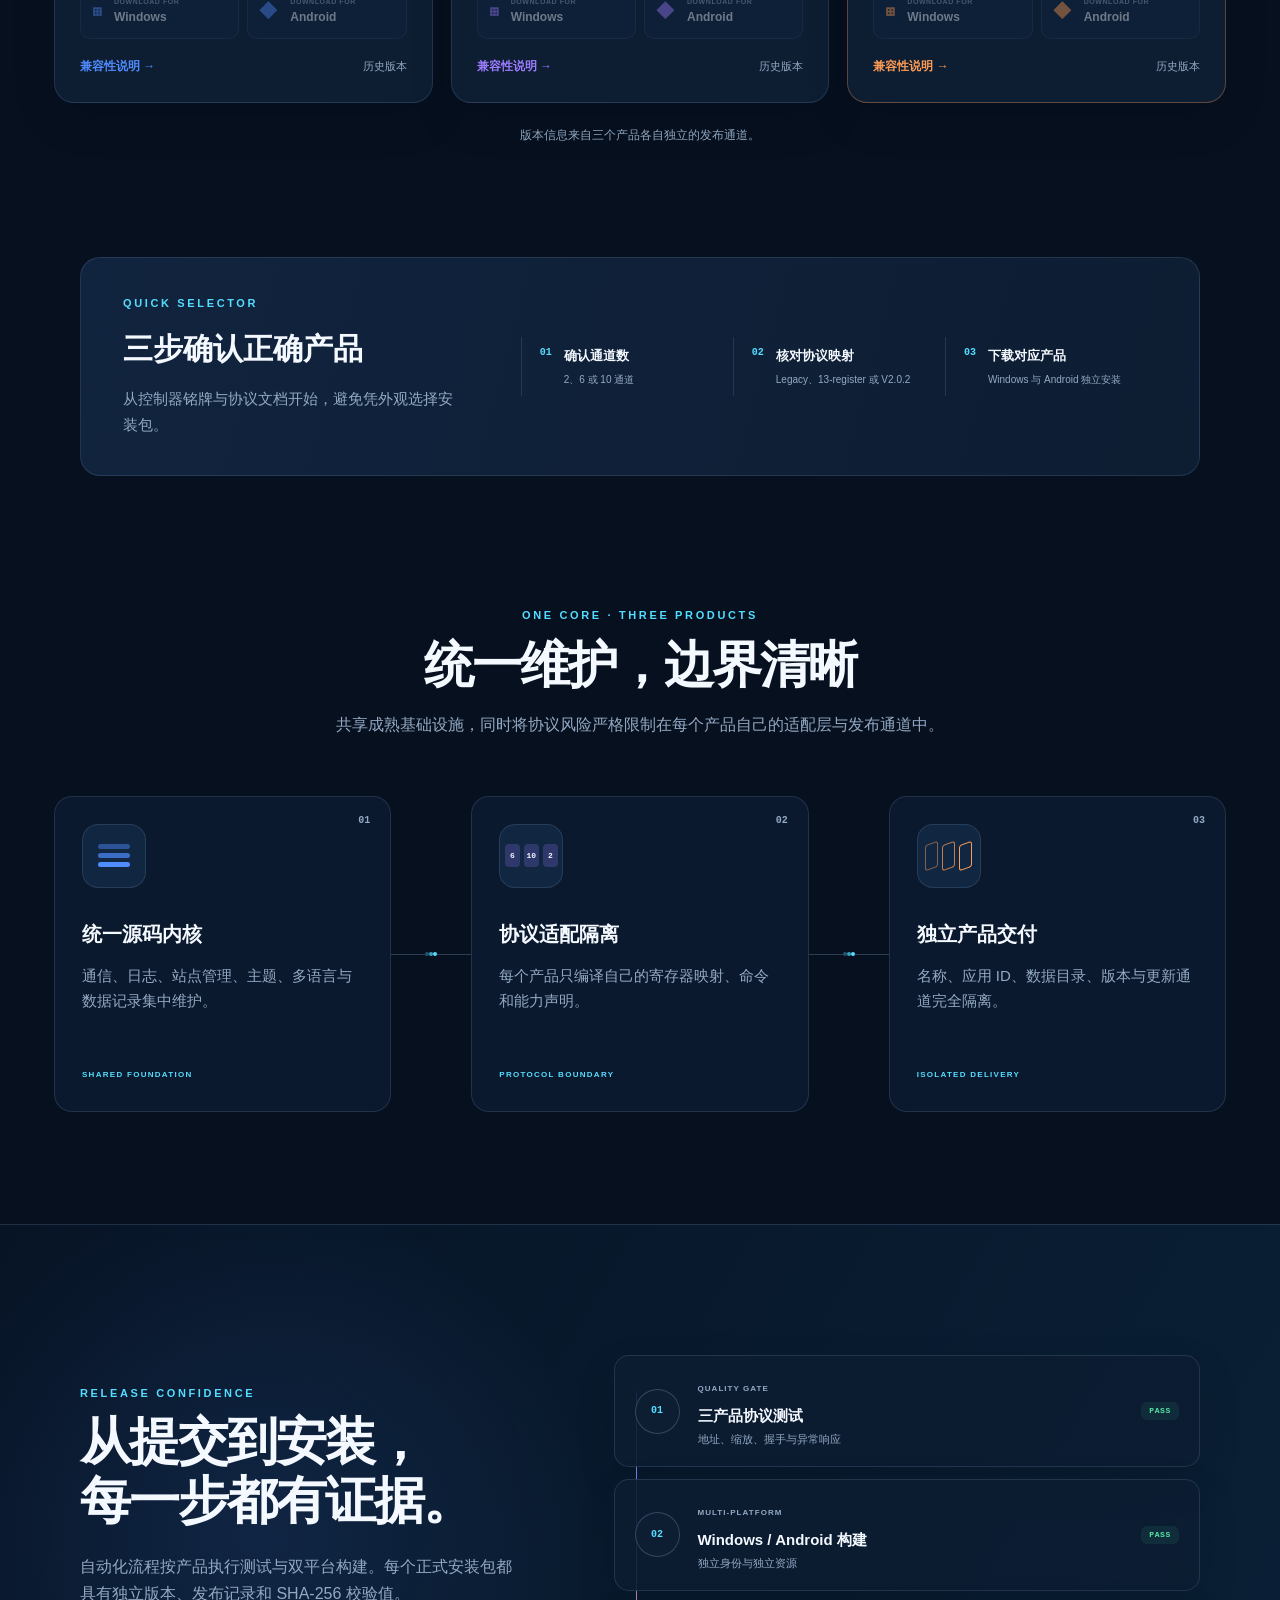
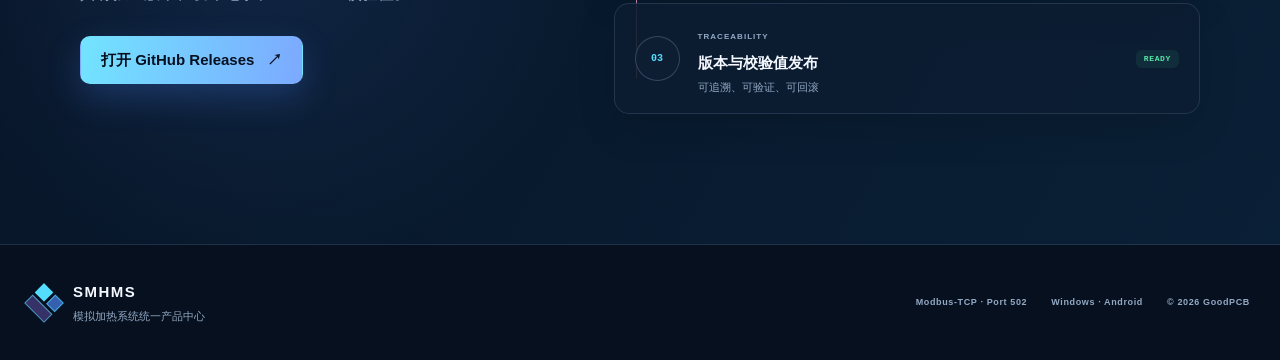
==== commit 9088462f: "feat: redesign product center with premium industrial UI" ====
--- a/index.html
+++ b/index.html
@@ -3,106 +3,212 @@
 <head>
   <meta charset="utf-8">
   <meta name="viewport" content="width=device-width,initial-scale=1">
-  <meta name="description" content="SMHMS 模拟加热系统上位机统一下载中心">
-  <title>SMHMS 产品中心</title>
+  <meta name="theme-color" content="#06101f">
+  <meta name="description" content="SMHMS 模拟加热系统统一产品中心，为 6CH、10CH 与 HeatTTV 2CH 控制器提供独立、安全、可追溯的上位机下载。">
+  <meta property="og:type" content="website">
+  <meta property="og:url" content="https://gs.zdxq.xyz/">
+  <meta property="og:title" content="SMHMS · 工业加热控制产品中心">
+  <meta property="og:description" content="一套加热系统，三种清晰的产品身份。">
+  <meta property="og:image" content="https://gs.zdxq.xyz/assets/og.png">
+  <meta name="twitter:card" content="summary_large_image">
+  <meta name="twitter:title" content="SMHMS · 工业加热控制产品中心">
+  <meta name="twitter:description" content="面向 6CH、10CH 与 HeatTTV 2CH 的统一产品中心。">
+  <meta name="twitter:image" content="https://gs.zdxq.xyz/assets/og.png">
+  <title>SMHMS · 工业加热控制产品中心</title>
   <link rel="stylesheet" href="css/style.css">
 </head>
 <body>
-  <nav class="nav">
-    <a class="brand" href="#top"><span>♨</span> SMHMS</a>
-    <div class="nav-links">
-      <a href="#products">选择产品</a>
-      <a href="#features">功能</a>
-      <a href="https://github.com/goodpcb/smhms-website/releases">历史版本</a>
-      <button id="themeToggle" class="theme-toggle" aria-label="切换主题">◐</button>
-    </div>
-  </nav>
-
-  <main id="top">
-    <header class="hero">
-      <div class="hero-copy">
-        <span class="eyebrow">Server Simulation Heating Monitoring System</span>
-        <h1>一套加热系统，三种明确的控制产品</h1>
-        <p>根据下位机通道数和协议选择对应上位机。三个客户端可在同一设备上并存，配置、日志、数据和更新通道彼此隔离。</p>
-        <a class="button primary" href="#products">选择控制器型号</a>
+  <a class="skip-link" href="#products">跳转到产品列表</a>
+  <div class="site-shell">
+    <nav class="nav" aria-label="主导航">
+      <a class="brand" href="#top" aria-label="SMHMS 首页">
+        <span class="brand-mark" aria-hidden="true"><i></i><i></i><i></i></span>
+        <span class="brand-wording"><strong>SMHMS</strong><small>THERMAL CONTROL SUITE</small></span>
+      </a>
+      <div class="nav-links">
+        <a href="#products">产品矩阵</a>
+        <a href="#architecture">统一架构</a>
+        <a href="#delivery">安全交付</a>
       </div>
-      <div class="hero-panel" aria-hidden="true">
-        <div class="pulse"></div>
-        <strong>Modbus-TCP</strong>
-        <span>Windows · Android</span>
-        <div class="channel-row"><i></i><i></i><i></i><i></i><i></i></div>
+      <div class="nav-actions">
+        <a class="nav-release" href="https://github.com/goodpcb/smhms-website/releases" target="_blank" rel="noopener">版本中心 <span>↗</span></a>
+        <button id="themeToggle" class="theme-toggle" type="button" aria-label="切换深浅主题" aria-pressed="false"><span aria-hidden="true">◐</span></button>
       </div>
-    </header>
-
-    <section class="compatibility-warning">
-      <strong>安装包不可混用</strong>
-      <span>错误型号会拒绝协议不匹配的设备。请先确认控制器是 6、10 还是 2 通道。</span>
-    </section>
-
-    <section id="products" class="section">
-      <div class="section-heading">
-        <span class="eyebrow">PRODUCTS</span>
-        <h2>选择你的控制器</h2>
-        <p>每个产品独立版本、独立回滚；发布其中一个不会改变另外两个。</p>
+    </nav>
+
+    <main id="top">
+      <header class="hero">
+        <div class="hero-grid" aria-hidden="true"></div>
+        <div class="hero-glow glow-one" aria-hidden="true"></div>
+        <div class="hero-glow glow-two" aria-hidden="true"></div>
+        <div class="hero-inner">
+          <div class="hero-copy reveal">
+            <div class="status-pill"><span></span> 三产品统一交付体系已上线</div>
+            <p class="eyebrow">INDUSTRIAL THERMAL CONTROL</p>
+            <h1>一套加热系统，<br><em>三种清晰的产品身份。</em></h1>
+            <p class="hero-lead">面向 6 通道、10 通道与 HeatTTV 双通道控制器的专业上位机产品族。共享可靠内核，各自拥有独立协议、数据空间与更新通道。</p>
+            <div class="hero-actions">
+              <a class="button button-primary" href="#products">选择控制器型号 <span>→</span></a>
+              <a class="button button-ghost" href="#architecture">了解产品架构</a>
+            </div>
+            <div class="trust-row" aria-label="系统能力">
+              <span><i>✓</i> Modbus-TCP</span>
+              <span><i>✓</i> Windows / Android</span>
+              <span><i>✓</i> SHA-256 校验</span>
+            </div>
+          </div>
+
+          <div class="control-console reveal" aria-label="产品运行概览">
+            <div class="console-topbar">
+              <div><span class="console-dot"></span> PRODUCT MATRIX</div>
+              <span>ONLINE</span>
+            </div>
+            <div class="metric-grid">
+              <div><small>产品型号</small><strong>03</strong><span>独立构建</span></div>
+              <div><small>通道总数</small><strong>18</strong><span>2 · 6 · 10</span></div>
+              <div><small>通信端口</small><strong>502</strong><span>Modbus-TCP</span></div>
+            </div>
+            <div class="rack">
+              <div class="rack-header"><span>CONTROLLER</span><span>CHANNEL MAP</span><span>STATUS</span></div>
+              <div class="rack-row blue">
+                <div class="rack-name"><b>SMHMS</b><small>6CH LEGACY</small></div>
+                <div class="channel-map" aria-label="6 个通道"><i></i><i></i><i></i><i></i><i></i><i></i></div>
+                <span class="health">READY</span>
+              </div>
+              <div class="rack-row violet">
+                <div class="rack-name"><b>SMHMS</b><small>10CH EXTENDED</small></div>
+                <div class="channel-map ten-map" aria-label="10 个通道"><i></i><i></i><i></i><i></i><i></i><i></i><i></i><i></i><i></i><i></i></div>
+                <span class="health">READY</span>
+              </div>
+              <div class="rack-row orange active">
+                <div class="rack-name"><b>HeatTTV</b><small>2CH · V2.0.2</small></div>
+                <div class="channel-map" aria-label="2 个通道"><i></i><i></i></div>
+                <span class="health">READY</span>
+              </div>
+            </div>
+            <div class="console-footer"><span>DEVICE ISOLATION</span><b>ENABLED</b><div class="signal"><i></i><i></i><i></i><i></i></div></div>
+          </div>
+        </div>
+      </header>
+
+      <section class="compatibility-wrap" aria-label="兼容性提示">
+        <div class="compatibility-warning reveal">
+          <span class="warning-icon" aria-hidden="true">!</span>
+          <div><strong>安装包不可跨型号混用</strong><p>请先确认控制器通道数与协议版本。客户端会拒绝不匹配的设备，避免向错误寄存器发送控制命令。</p></div>
+          <a href="#selector">查看选型指南 <span>→</span></a>
+        </div>
+      </section>
+
+      <section id="products" class="section products-section">
+        <div class="section-heading reveal">
+          <div><p class="eyebrow">PRODUCT PORTFOLIO</p><h2>为你的控制器选择<br>正确的上位机</h2></div>
+          <p>每个产品独立版本、独立安装身份、独立本地数据。发布其中一个产品，不会改变另外两个产品的稳定状态。</p>
+        </div>
+
+        <div id="productGrid" class="product-grid">
+          <article class="product-card product-blue reveal" data-product="smhms6">
+            <div class="card-accent"></div>
+            <div class="card-top"><span class="product-index">01</span><span class="availability"><i></i> LEGACY SERIES</span></div>
+            <div class="product-identity"><div class="product-icon">6</div><div><p>SIMULATION HEATING</p><h3>SMHMS 6CH</h3></div></div>
+            <p class="product-description">面向原始 6 通道模拟加热控制器，延续成熟稳定的传统寄存器布局。</p>
+            <div class="spec-table">
+              <div><span>通道数量</span><b>6 Channels</b></div>
+              <div><span>通道映射</span><b>12 Registers</b></div>
+              <div><span>通信协议</span><b>Legacy Modbus</b></div>
+            </div>
+            <div class="release-line"><span>当前版本</span><strong class="version"><i></i>读取中</strong></div>
+            <div class="downloads">
+              <a class="button download windows disabled" aria-disabled="true"><span class="platform-mark">⊞</span><span><small>DOWNLOAD FOR</small>Windows</span></a>
+              <a class="button download android disabled" aria-disabled="true"><span class="platform-mark">◆</span><span><small>DOWNLOAD FOR</small>Android</span></a>
+            </div>
+            <div class="checksums"></div>
+            <div class="card-links"><a class="manual" href="manuals/smhms6.html">兼容性说明 <span>→</span></a><details><summary>历史版本</summary><div class="history"></div></details></div>
+          </article>
+
+          <article class="product-card product-violet reveal" data-product="smhms10">
+            <div class="card-accent"></div>
+            <div class="card-top"><span class="product-index">02</span><span class="availability"><i></i> EXTENDED SERIES</span></div>
+            <div class="product-identity"><div class="product-icon">10</div><div><p>HIGH DENSITY CONTROL</p><h3>SMHMS 10CH</h3></div></div>
+            <p class="product-description">适用于扩展型 10 通道控制器，支持外部温度与更高密度的通道监控。</p>
+            <div class="spec-table">
+              <div><span>通道数量</span><b>10 Channels</b></div>
+              <div><span>通道映射</span><b>13 Registers</b></div>
+              <div><span>附加能力</span><b>External Temp.</b></div>
+            </div>
+            <div class="release-line"><span>当前版本</span><strong class="version"><i></i>读取中</strong></div>
+            <div class="downloads">
+              <a class="button download windows disabled" aria-disabled="true"><span class="platform-mark">⊞</span><span><small>DOWNLOAD FOR</small>Windows</span></a>
+              <a class="button download android disabled" aria-disabled="true"><span class="platform-mark">◆</span><span><small>DOWNLOAD FOR</small>Android</span></a>
+            </div>
+            <div class="checksums"></div>
+            <div class="card-links"><a class="manual" href="manuals/smhms10.html">兼容性说明 <span>→</span></a><details><summary>历史版本</summary><div class="history"></div></details></div>
+          </article>
+
+          <article class="product-card product-orange featured reveal" data-product="heattv2">
+            <div class="featured-label">V2 NEW GENERATION</div>
+            <div class="card-accent"></div>
+            <div class="card-top"><span class="product-index">03</span><span class="availability"><i></i> HEATTTV SERIES</span></div>
+            <div class="product-identity"><div class="product-icon">2</div><div><p>PRECISION THERMAL</p><h3>HeatTTV 2CH</h3></div></div>
+            <p class="product-description">新一代双通道精密加热控制，集成五点温度、绝缘检测与维护校准能力。</p>
+            <div class="spec-table">
+              <div><span>通道数量</span><b>2 Channels</b></div>
+              <div><span>寄存器映射</span><b>0x0202</b></div>
+              <div><span>固件协议</span><b>V2.0.0</b></div>
+            </div>
+            <div class="release-line"><span>当前版本</span><strong class="version"><i></i>读取中</strong></div>
+            <div class="downloads">
+              <a class="button download windows disabled" aria-disabled="true"><span class="platform-mark">⊞</span><span><small>DOWNLOAD FOR</small>Windows</span></a>
+              <a class="button download android disabled" aria-disabled="true"><span class="platform-mark">◆</span><span><small>DOWNLOAD FOR</small>Android</span></a>
+            </div>
+            <div class="checksums"></div>
+            <div class="card-links"><a class="manual" href="manuals/heattv2.html">兼容性说明 <span>→</span></a><details><summary>历史版本</summary><div class="history"></div></details></div>
+          </article>
+        </div>
+        <p id="manifestStatus" class="manifest-status" role="status">正在连接独立发布通道…</p>
+      </section>
+
+      <section id="selector" class="selector-section">
+        <div class="selector-inner reveal">
+          <div class="selector-copy"><p class="eyebrow">QUICK SELECTOR</p><h2>三步确认正确产品</h2><p>从控制器铭牌与协议文档开始，避免凭外观选择安装包。</p></div>
+          <ol class="selector-steps">
+            <li><span>01</span><div><strong>确认通道数</strong><p>2、6 或 10 通道</p></div></li>
+            <li><span>02</span><div><strong>核对协议映射</strong><p>Legacy、13-register 或 V2.0.2</p></div></li>
+            <li><span>03</span><div><strong>下载对应产品</strong><p>Windows 与 Android 独立安装</p></div></li>
+          </ol>
+        </div>
+      </section>
+
+      <section id="architecture" class="section architecture-section">
+        <div class="section-heading centered reveal"><div><p class="eyebrow">ONE CORE · THREE PRODUCTS</p><h2>统一维护，边界清晰</h2></div><p>共享成熟基础设施，同时将协议风险严格限制在每个产品自己的适配层与发布通道中。</p></div>
+        <div class="architecture-flow reveal">
+          <article><span class="flow-number">01</span><div class="flow-symbol core"><i></i><i></i><i></i></div><h3>统一源码内核</h3><p>通信、日志、站点管理、主题、多语言与数据记录集中维护。</p><small>SHARED FOUNDATION</small></article>
+          <div class="flow-connector"><i></i><i></i><i></i></div>
+          <article><span class="flow-number">02</span><div class="flow-symbol adapters"><i>6</i><i>10</i><i>2</i></div><h3>协议适配隔离</h3><p>每个产品只编译自己的寄存器映射、命令和能力声明。</p><small>PROTOCOL BOUNDARY</small></article>
+          <div class="flow-connector"><i></i><i></i><i></i></div>
+          <article><span class="flow-number">03</span><div class="flow-symbol packages"><i></i><i></i><i></i></div><h3>独立产品交付</h3><p>名称、应用 ID、数据目录、版本与更新通道完全隔离。</p><small>ISOLATED DELIVERY</small></article>
+        </div>
+      </section>
+
+      <section id="delivery" class="delivery-section">
+        <div class="delivery-inner">
+          <div class="delivery-copy reveal"><p class="eyebrow">RELEASE CONFIDENCE</p><h2>从提交到安装，<br>每一步都有证据。</h2><p>自动化流程按产品执行测试与双平台构建。每个正式安装包都具有独立版本、发布记录和 SHA-256 校验值。</p><a class="button button-primary" href="https://github.com/goodpcb/smhms-website/releases" target="_blank" rel="noopener">打开 GitHub Releases <span>↗</span></a></div>
+          <div class="pipeline reveal" aria-label="发布流水线">
+            <div class="pipeline-line"></div>
+            <div class="pipeline-step"><span>01</span><div><small>QUALITY GATE</small><strong>三产品协议测试</strong><p>地址、缩放、握手与异常响应</p></div><b>PASS</b></div>
+            <div class="pipeline-step"><span>02</span><div><small>MULTI-PLATFORM</small><strong>Windows / Android 构建</strong><p>独立身份与独立资源</p></div><b>PASS</b></div>
+            <div class="pipeline-step"><span>03</span><div><small>TRACEABILITY</small><strong>版本与校验值发布</strong><p>可追溯、可验证、可回滚</p></div><b>READY</b></div>
+          </div>
+        </div>
+      </section>
+    </main>
+
+    <footer>
+      <div class="footer-inner">
+        <div class="footer-brand"><span class="brand-mark" aria-hidden="true"><i></i><i></i><i></i></span><div><strong>SMHMS</strong><p>模拟加热系统统一产品中心</p></div></div>
+        <div class="footer-meta"><span>Modbus-TCP · Port 502</span><span>Windows · Android</span><span>© <b id="currentYear">2026</b> GoodPCB</span></div>
       </div>
-      <div id="productGrid" class="product-grid">
-        <article class="product-card" data-product="smhms6">
-          <div class="product-icon six">6</div>
-          <div class="product-title"><h3>SMHMS 6CH</h3><span class="version">读取版本…</span></div>
-          <p class="protocol">Legacy 6-channel · 12 寄存器/通道</p>
-          <p>适用于原 6 通道模拟加热控制器。</p>
-          <div class="downloads">
-            <a class="button platform windows disabled" aria-disabled="true">Windows</a>
-            <a class="button platform android disabled" aria-disabled="true">Android</a>
-          </div>
-          <div class="checksums"></div>
-          <a class="manual" href="manuals/smhms6.html">查看兼容说明 →</a>
-          <details><summary>历史版本</summary><div class="history"></div></details>
-        </article>
-
-        <article class="product-card featured" data-product="smhms10">
-          <span class="badge">10 通道</span>
-          <div class="product-icon ten">10</div>
-          <div class="product-title"><h3>SMHMS 10CH</h3><span class="version">读取版本…</span></div>
-          <p class="protocol">13-register channel map · 外部温度</p>
-          <p>适用于扩展型 10 通道模拟加热控制器。</p>
-          <div class="downloads">
-            <a class="button platform windows disabled" aria-disabled="true">Windows</a>
-            <a class="button platform android disabled" aria-disabled="true">Android</a>
-          </div>
-          <div class="checksums"></div>
-          <a class="manual" href="manuals/smhms10.html">查看兼容说明 →</a>
-          <details><summary>历史版本</summary><div class="history"></div></details>
-        </article>
-
-        <article class="product-card" data-product="heattv2">
-          <div class="product-icon heat">2</div>
-          <div class="product-title"><h3>HeatTTV 2CH</h3><span class="version">读取版本…</span></div>
-          <p class="protocol">寄存器表 0x0202 · 固件协议 0x0200</p>
-          <p>适用于 HeatTTV V2.0.2 双通道控制器。</p>
-          <div class="downloads">
-            <a class="button platform windows disabled" aria-disabled="true">Windows</a>
-            <a class="button platform android disabled" aria-disabled="true">Android</a>
-          </div>
-          <div class="checksums"></div>
-          <a class="manual" href="manuals/heattv2.html">查看兼容说明 →</a>
-          <details><summary>历史版本</summary><div class="history"></div></details>
-        </article>
-      </div>
-      <p id="manifestStatus" class="manifest-status" role="status"></p>
-    </section>
-
-    <section id="features" class="section soft">
-      <div class="section-heading"><span class="eyebrow">ONE FAMILY</span><h2>统一管理，明确隔离</h2></div>
-      <div class="feature-grid">
-        <article><strong>一个源码仓库</strong><p>公共通信、站点管理、记录和界面组件统一维护。</p></article>
-        <article><strong>三个产品身份</strong><p>安装名称、应用 ID、数据目录和更新频道互不干扰。</p></article>
-        <article><strong>可靠发布</strong><p>安装包附带 SHA-256，可按产品查看和回滚历史版本。</p></article>
-      </div>
-    </section>
-  </main>
-
-  <footer>© 2026 GoodPCB · SMHMS 模拟加热系统</footer>
+    </footer>
+  </div>
   <script src="js/main.js"></script>
 </body>
 </html>
--- a/css/style.css
+++ b/css/style.css
@@ -1,5 +1,276 @@
-:root{--bg:#f4f7fb;--surface:#fff;--text:#14213a;--muted:#64748b;--line:#dce5f0;--blue:#2563eb;--navy:#102a56;--cyan:#19a7ce;--shadow:0 18px 45px rgba(25,48,88,.12)}
-[data-theme=dark]{--bg:#08111f;--surface:#101d31;--text:#e7eef9;--muted:#9badc3;--line:#263850;--navy:#09172d;--shadow:0 18px 45px rgba(0,0,0,.35)}
-*{box-sizing:border-box}html{scroll-behavior:smooth}body{margin:0;background:var(--bg);color:var(--text);font:15px/1.65 Inter,"Segoe UI","Microsoft YaHei",sans-serif}a{color:inherit}.nav{height:68px;padding:0 max(24px,calc((100% - 1180px)/2));display:flex;align-items:center;justify-content:space-between;background:color-mix(in srgb,var(--surface) 92%,transparent);border-bottom:1px solid var(--line);position:sticky;top:0;z-index:20;backdrop-filter:blur(16px)}.brand{text-decoration:none;font-size:20px;font-weight:850;color:var(--navy)}[data-theme=dark] .brand{color:#fff}.brand span{color:#f97316}.nav-links{display:flex;align-items:center;gap:24px}.nav-links a{text-decoration:none;color:var(--muted);font-weight:650}.theme-toggle{border:1px solid var(--line);background:var(--surface);color:var(--text);border-radius:10px;padding:8px 11px;cursor:pointer}.hero{min-height:510px;padding:88px max(24px,calc((100% - 1180px)/2));display:grid;grid-template-columns:1.25fr .75fr;gap:60px;align-items:center;color:#fff;background:radial-gradient(circle at 78% 20%,rgba(27,169,206,.28),transparent 32%),linear-gradient(135deg,#0c1d3d,#173b70 55%,#0b5a82)}.eyebrow{display:block;color:#64d9f5;font-size:12px;font-weight:850;letter-spacing:.16em}.hero h1{font-size:clamp(38px,5vw,64px);line-height:1.08;margin:16px 0 22px;max-width:800px}.hero p{font-size:18px;color:#d5e2f4;max-width:690px}.button{display:inline-flex;align-items:center;justify-content:center;text-decoration:none;border-radius:10px;padding:11px 18px;font-weight:780;transition:.2s}.primary{background:#fff;color:#173b70;margin-top:20px}.hero-panel{aspect-ratio:1.15;border:1px solid rgba(255,255,255,.24);border-radius:28px;background:rgba(255,255,255,.1);box-shadow:0 30px 90px rgba(0,0,0,.25);display:flex;flex-direction:column;align-items:center;justify-content:center;backdrop-filter:blur(18px)}.hero-panel strong{font-size:34px}.hero-panel span{color:#bdd1e8}.pulse{width:82px;height:82px;border:18px solid rgba(100,217,245,.16);border-radius:50%;background:#49cbea;box-shadow:0 0 0 12px rgba(73,203,234,.12);margin-bottom:26px}.channel-row{display:flex;gap:8px;margin-top:28px}.channel-row i{width:34px;height:7px;border-radius:9px;background:#52d4ef}.compatibility-warning{max-width:1120px;margin:-30px auto 0;position:relative;background:#fff7ed;color:#9a3412;border:1px solid #fdba74;border-radius:14px;padding:18px 24px;box-shadow:var(--shadow);display:flex;gap:16px}.section{max-width:1180px;margin:auto;padding:86px 24px}.section-heading{text-align:center;max-width:700px;margin:0 auto 38px}.section-heading .eyebrow{color:var(--blue)}.section-heading h2{font-size:36px;margin:7px 0}.section-heading p,.product-card>p,.feature-grid p{color:var(--muted)}.product-grid{display:grid;grid-template-columns:repeat(3,1fr);gap:22px}.product-card{position:relative;background:var(--surface);border:1px solid var(--line);border-radius:18px;padding:25px;box-shadow:var(--shadow)}.product-card.featured{border-color:#7aa7ef;transform:translateY(-8px)}.badge{position:absolute;right:18px;top:18px;color:#1d4ed8;background:#dbeafe;padding:4px 10px;border-radius:99px;font-size:12px;font-weight:800}.product-icon{width:56px;height:56px;border-radius:15px;display:grid;place-items:center;color:#fff;font-size:22px;font-weight:900;margin-bottom:18px}.six{background:linear-gradient(135deg,#2563eb,#38bdf8)}.ten{background:linear-gradient(135deg,#7c3aed,#c084fc)}.heat{background:linear-gradient(135deg,#f97316,#ef4444)}.product-title{display:flex;align-items:center;justify-content:space-between;gap:10px}.product-title h3{font-size:23px;margin:0}.version{font-size:12px;color:var(--muted);white-space:nowrap}.protocol{min-height:48px;font-family:Consolas,monospace;font-size:13px}.downloads{display:grid;grid-template-columns:1fr 1fr;gap:9px;margin:22px 0 13px}.platform{background:#173b70;color:#fff}.android{background:#087f5b}.disabled{opacity:.42;pointer-events:none}.checksums{font:11px/1.55 Consolas,monospace;color:var(--muted);word-break:break-all}.manual{display:inline-block;margin-top:15px;color:var(--blue);font-weight:700;text-decoration:none}details{margin-top:16px;border-top:1px solid var(--line);padding-top:12px}summary{cursor:pointer;font-weight:700}.history a{display:block;color:var(--blue);padding:5px 0}.manifest-status{text-align:center;color:var(--muted)}.soft{max-width:none;background:color-mix(in srgb,var(--surface) 65%,var(--bg));padding-left:max(24px,calc((100% - 1132px)/2));padding-right:max(24px,calc((100% - 1132px)/2))}.feature-grid{display:grid;grid-template-columns:repeat(3,1fr);gap:18px}.feature-grid article{background:var(--surface);border:1px solid var(--line);border-radius:14px;padding:24px}.feature-grid strong{font-size:18px}footer{text-align:center;color:var(--muted);padding:30px;border-top:1px solid var(--line)}
-@media(max-width:900px){.hero{grid-template-columns:1fr;padding-top:60px}.hero-panel{display:none}.product-grid,.feature-grid{grid-template-columns:1fr}.product-card.featured{transform:none}.nav-links a{display:none}}
-@media(max-width:520px){.hero{min-height:460px}.hero h1{font-size:38px}.compatibility-warning{margin:-20px 15px 0;flex-direction:column;gap:4px}.section{padding:64px 16px}.downloads{grid-template-columns:1fr}}
+:root {
+  color-scheme: dark;
+  --bg: #06101f;
+  --bg-soft: #09182b;
+  --surface: rgba(13, 29, 50, .76);
+  --surface-solid: #0d1d32;
+  --surface-raised: #112641;
+  --text: #f4f8ff;
+  --muted: #93a9c3;
+  --line: rgba(151, 180, 215, .16);
+  --line-strong: rgba(151, 180, 215, .28);
+  --cyan: #55ddff;
+  --blue: #4f8cff;
+  --violet: #9c7cff;
+  --orange: #ff9c55;
+  --green: #55e6a5;
+  --shadow: 0 30px 80px rgba(0, 0, 0, .34);
+  --content: 1220px;
+}
+
+[data-theme="light"] {
+  color-scheme: light;
+  --bg: #f3f7fc;
+  --bg-soft: #eaf1f9;
+  --surface: rgba(255, 255, 255, .82);
+  --surface-solid: #ffffff;
+  --surface-raised: #f7faff;
+  --text: #0b1b31;
+  --muted: #5b6f87;
+  --line: rgba(39, 70, 107, .13);
+  --line-strong: rgba(39, 70, 107, .22);
+  --shadow: 0 28px 70px rgba(35, 69, 109, .13);
+}
+
+* { box-sizing: border-box; }
+html { scroll-behavior: smooth; scroll-padding-top: 92px; }
+body { margin: 0; background: var(--bg); color: var(--text); font: 15px/1.7 "Segoe UI", "Microsoft YaHei UI", "PingFang SC", sans-serif; text-rendering: optimizeLegibility; }
+body::selection { background: rgba(85, 221, 255, .25); }
+a { color: inherit; }
+button, a { -webkit-tap-highlight-color: transparent; }
+.site-shell { min-height: 100vh; overflow: hidden; background: radial-gradient(circle at 15% 0%, rgba(79, 140, 255, .07), transparent 25%), var(--bg); }
+.skip-link { position: fixed; left: 16px; top: -60px; z-index: 100; padding: 10px 16px; border-radius: 8px; background: var(--cyan); color: #04111f; font-weight: 800; transition: top .2s; }
+.skip-link:focus { top: 16px; }
+
+.nav { position: fixed; inset: 0 0 auto; z-index: 40; height: 82px; padding: 0 max(24px, calc((100% - var(--content)) / 2)); display: grid; grid-template-columns: 1fr auto 1fr; align-items: center; border-bottom: 1px solid transparent; transition: .25s ease; }
+.nav.scrolled { height: 70px; background: color-mix(in srgb, var(--bg) 88%, transparent); border-color: var(--line); backdrop-filter: blur(24px); }
+.brand { display: inline-flex; align-items: center; gap: 13px; width: max-content; text-decoration: none; }
+.brand-mark { position: relative; width: 34px; height: 34px; display: grid; grid-template-columns: repeat(2, 1fr); gap: 3px; transform: rotate(45deg); }
+.brand-mark i { display: block; border: 1px solid rgba(85, 221, 255, .6); background: rgba(85, 221, 255, .15); }
+.brand-mark i:nth-child(1) { background: var(--cyan); }
+.brand-mark i:nth-child(2) { background: rgba(79, 140, 255, .65); }
+.brand-mark i:nth-child(3) { grid-column: 1 / 3; background: rgba(156, 124, 255, .32); }
+.brand-wording { display: flex; flex-direction: column; line-height: 1; }
+.brand-wording strong { font-size: 20px; letter-spacing: .12em; }
+.brand-wording small { margin-top: 7px; color: var(--muted); font: 8px/1 "Segoe UI", sans-serif; letter-spacing: .2em; }
+.nav-links { display: flex; gap: 34px; }
+.nav-links a { position: relative; color: var(--muted); font-size: 14px; font-weight: 650; text-decoration: none; transition: color .2s; }
+.nav-links a::after { content: ""; position: absolute; left: 0; right: 100%; bottom: -11px; height: 2px; background: var(--cyan); transition: right .2s; }
+.nav-links a:hover { color: var(--text); }
+.nav-links a:hover::after { right: 0; }
+.nav-actions { justify-self: end; display: flex; align-items: center; gap: 10px; }
+.nav-release { padding: 9px 14px; border: 1px solid var(--line); border-radius: 9px; color: var(--muted); font-size: 13px; font-weight: 700; text-decoration: none; transition: .2s; }
+.nav-release:hover { color: var(--text); border-color: var(--line-strong); background: var(--surface); }
+.nav-release span { color: var(--cyan); }
+.theme-toggle { width: 40px; height: 40px; border: 1px solid var(--line); border-radius: 9px; background: var(--surface); color: var(--text); cursor: pointer; font-size: 18px; }
+
+.hero { position: relative; min-height: 780px; padding: 154px 24px 105px; display: flex; align-items: center; background: linear-gradient(135deg, rgba(6, 16, 31, .98), rgba(8, 25, 45, .95) 58%, rgba(8, 43, 62, .9)); overflow: hidden; }
+[data-theme="light"] .hero { background: linear-gradient(135deg, #eaf2fc, #f6f9fd 55%, #e1f4f7); }
+.hero-grid { position: absolute; inset: 0; opacity: .18; background-image: linear-gradient(rgba(115, 166, 215, .2) 1px, transparent 1px), linear-gradient(90deg, rgba(115, 166, 215, .2) 1px, transparent 1px); background-size: 58px 58px; mask-image: linear-gradient(to bottom, black 20%, transparent 95%); }
+.hero-grid::after { content: ""; position: absolute; inset: 0; background: linear-gradient(90deg, var(--bg) 0%, transparent 30%, transparent 70%, var(--bg) 100%); }
+.hero-glow { position: absolute; border-radius: 50%; filter: blur(2px); pointer-events: none; }
+.glow-one { width: 520px; height: 520px; right: 3%; top: 7%; background: radial-gradient(circle, rgba(85, 221, 255, .12), transparent 66%); }
+.glow-two { width: 420px; height: 420px; left: -12%; bottom: -32%; background: radial-gradient(circle, rgba(79, 140, 255, .16), transparent 68%); }
+.hero-inner { position: relative; z-index: 2; width: min(var(--content), 100%); margin: auto; display: grid; grid-template-columns: 1.08fr .92fr; gap: 86px; align-items: center; }
+.status-pill { width: max-content; max-width: 100%; display: flex; align-items: center; gap: 9px; padding: 7px 12px; border: 1px solid rgba(85, 230, 165, .2); border-radius: 99px; color: #9cedc9; background: rgba(85, 230, 165, .07); font-size: 12px; font-weight: 700; }
+[data-theme="light"] .status-pill { color: #087d57; }
+.status-pill span { width: 7px; height: 7px; border-radius: 50%; background: var(--green); box-shadow: 0 0 0 5px rgba(85, 230, 165, .1); animation: status-pulse 2.4s infinite; }
+.eyebrow { margin: 0 0 12px; color: var(--cyan); font: 800 11px/1.4 "Segoe UI", sans-serif; letter-spacing: .24em; }
+.hero-copy > .eyebrow { margin-top: 28px; }
+.hero h1 { max-width: 690px; margin: 0; font-size: clamp(46px, 5.3vw, 74px); line-height: 1.08; letter-spacing: -.055em; }
+.hero h1 em { color: transparent; background: linear-gradient(90deg, #6bdfff, #8cb2ff 55%, #b29aff); background-clip: text; font-style: normal; }
+.hero-lead { max-width: 660px; margin: 26px 0 0; color: var(--muted); font-size: 18px; line-height: 1.85; }
+.hero-actions { display: flex; flex-wrap: wrap; gap: 12px; margin-top: 34px; }
+.button { display: inline-flex; align-items: center; justify-content: center; gap: 13px; min-height: 48px; padding: 0 20px; border: 1px solid transparent; border-radius: 10px; font-weight: 780; text-decoration: none; transition: transform .2s, border-color .2s, background .2s, box-shadow .2s; }
+.button:hover { transform: translateY(-2px); }
+.button-primary { color: #06101f; background: linear-gradient(100deg, #72e4ff, #7ca9ff); box-shadow: 0 13px 34px rgba(79, 140, 255, .24); }
+.button-primary:hover { box-shadow: 0 17px 42px rgba(79, 140, 255, .33); }
+.button-ghost { color: var(--text); border-color: var(--line-strong); background: rgba(255, 255, 255, .03); }
+.trust-row { display: flex; flex-wrap: wrap; gap: 22px; margin-top: 35px; color: var(--muted); font-size: 12px; font-weight: 650; }
+.trust-row span { display: flex; align-items: center; gap: 7px; }
+.trust-row i { width: 18px; height: 18px; display: grid; place-items: center; border: 1px solid rgba(85, 221, 255, .24); border-radius: 50%; color: var(--cyan); font-style: normal; font-size: 10px; }
+
+.control-console { position: relative; border: 1px solid rgba(143, 184, 224, .24); border-radius: 22px; background: linear-gradient(145deg, rgba(19, 43, 70, .8), rgba(7, 20, 37, .88)); box-shadow: 0 40px 100px rgba(0, 0, 0, .4), inset 0 1px rgba(255, 255, 255, .05); overflow: hidden; backdrop-filter: blur(15px); }
+[data-theme="light"] .control-console { background: rgba(255, 255, 255, .72); box-shadow: var(--shadow); }
+.control-console::before { content: ""; position: absolute; width: 180px; height: 180px; right: -70px; top: -70px; border-radius: 50%; background: rgba(85, 221, 255, .1); filter: blur(22px); }
+.console-topbar { position: relative; display: flex; justify-content: space-between; padding: 16px 20px; border-bottom: 1px solid var(--line); color: var(--muted); font: 750 10px/1 "Segoe UI", sans-serif; letter-spacing: .15em; }
+.console-topbar div { display: flex; align-items: center; gap: 9px; }
+.console-topbar > span { color: var(--green); }
+.console-dot { width: 7px; height: 7px; border-radius: 50%; background: var(--cyan); box-shadow: 0 0 14px var(--cyan); }
+.metric-grid { display: grid; grid-template-columns: repeat(3, 1fr); padding: 20px; gap: 10px; }
+.metric-grid > div { min-height: 104px; padding: 14px; border: 1px solid var(--line); border-radius: 13px; background: rgba(255, 255, 255, .025); }
+.metric-grid small, .metric-grid span { display: block; color: var(--muted); font-size: 10px; letter-spacing: .06em; }
+.metric-grid strong { display: block; margin: 3px 0; color: var(--text); font: 700 30px/1.2 Consolas, monospace; }
+.rack { padding: 0 20px 20px; }
+.rack-header, .rack-row { display: grid; grid-template-columns: 1.1fr 1.5fr auto; align-items: center; gap: 14px; }
+.rack-header { padding: 0 13px 8px; color: var(--muted); font: 700 8px/1 "Segoe UI", sans-serif; letter-spacing: .16em; }
+.rack-row { position: relative; min-height: 68px; margin-top: 8px; padding: 11px 13px; border: 1px solid var(--line); border-radius: 12px; background: rgba(255, 255, 255, .025); overflow: hidden; }
+.rack-row::before { content: ""; position: absolute; left: 0; top: 0; bottom: 0; width: 3px; background: var(--rack-color); }
+.rack-row.blue { --rack-color: var(--blue); }
+.rack-row.violet { --rack-color: var(--violet); }
+.rack-row.orange { --rack-color: var(--orange); }
+.rack-row.active { border-color: color-mix(in srgb, var(--rack-color) 30%, var(--line)); background: color-mix(in srgb, var(--rack-color) 7%, transparent); }
+.rack-name { display: flex; flex-direction: column; line-height: 1.2; }
+.rack-name b { font-size: 13px; }
+.rack-name small { margin-top: 4px; color: var(--muted); font-size: 8px; letter-spacing: .07em; }
+.channel-map { display: grid; grid-template-columns: repeat(6, 1fr); gap: 4px; }
+.channel-map.ten-map { grid-template-columns: repeat(10, 1fr); }
+.channel-map i { height: 8px; border-radius: 2px; background: var(--rack-color); opacity: .55; box-shadow: 0 0 8px color-mix(in srgb, var(--rack-color) 35%, transparent); }
+.health { color: var(--green); font: 800 8px/1 Consolas, monospace; letter-spacing: .08em; }
+.console-footer { display: flex; align-items: center; gap: 10px; padding: 14px 20px; border-top: 1px solid var(--line); color: var(--muted); font: 700 9px/1 "Segoe UI", sans-serif; letter-spacing: .1em; }
+.console-footer b { color: var(--green); }
+.signal { margin-left: auto; display: flex; align-items: end; gap: 3px; height: 15px; }
+.signal i { width: 3px; background: var(--cyan); opacity: .7; }
+.signal i:nth-child(1) { height: 4px; }.signal i:nth-child(2) { height: 7px; }.signal i:nth-child(3) { height: 10px; }.signal i:nth-child(4) { height: 14px; }
+
+.compatibility-wrap { position: relative; z-index: 4; padding: 0 24px; }
+.compatibility-warning { width: min(1120px, 100%); margin: -34px auto 0; display: grid; grid-template-columns: auto 1fr auto; align-items: center; gap: 18px; padding: 20px 22px; border: 1px solid rgba(255, 156, 85, .24); border-radius: 14px; background: color-mix(in srgb, var(--surface-solid) 92%, transparent); box-shadow: var(--shadow); backdrop-filter: blur(20px); }
+.warning-icon { width: 38px; height: 38px; display: grid; place-items: center; border-radius: 10px; color: var(--orange); background: rgba(255, 156, 85, .1); font: 800 18px/1 Consolas, monospace; }
+.compatibility-warning strong { display: block; font-size: 15px; }
+.compatibility-warning p { margin: 2px 0 0; color: var(--muted); font-size: 13px; }
+.compatibility-warning a { color: var(--orange); font-size: 12px; font-weight: 750; text-decoration: none; white-space: nowrap; }
+
+.section { width: min(var(--content), 100%); margin: auto; padding: 112px 24px; }
+.section-heading { display: grid; grid-template-columns: 1fr .75fr; gap: 80px; align-items: end; margin-bottom: 46px; }
+.section-heading h2 { margin: 0; font-size: clamp(34px, 4vw, 50px); line-height: 1.16; letter-spacing: -.04em; }
+.section-heading > p { margin: 0 0 5px; color: var(--muted); font-size: 16px; }
+.section-heading.centered { display: block; max-width: 750px; margin: 0 auto 58px; text-align: center; }
+.section-heading.centered > p { margin-top: 17px; }
+.product-grid { display: grid; grid-template-columns: repeat(3, 1fr); gap: 18px; }
+.product-card { --product-color: var(--blue); position: relative; min-width: 0; padding: 25px; border: 1px solid var(--line); border-radius: 20px; background: linear-gradient(150deg, color-mix(in srgb, var(--surface-solid) 93%, var(--product-color) 7%), var(--surface-solid) 55%); box-shadow: 0 15px 45px rgba(0, 0, 0, .12); overflow: hidden; transition: transform .25s, border-color .25s, box-shadow .25s; }
+.product-card:hover { transform: translateY(-7px); border-color: color-mix(in srgb, var(--product-color) 45%, var(--line)); box-shadow: var(--shadow); }
+.product-card.product-violet { --product-color: var(--violet); }
+.product-card.product-orange { --product-color: var(--orange); }
+.product-card.featured { border-color: rgba(255, 156, 85, .32); }
+.featured-label { position: absolute; right: -43px; top: 22px; width: 170px; padding: 6px; transform: rotate(36deg); color: #2b1406; background: var(--orange); text-align: center; font: 850 8px/1 "Segoe UI", sans-serif; letter-spacing: .08em; }
+.card-accent { position: absolute; width: 190px; height: 190px; right: -95px; top: -95px; border-radius: 50%; background: color-mix(in srgb, var(--product-color) 16%, transparent); filter: blur(12px); }
+.card-top { position: relative; display: flex; align-items: center; justify-content: space-between; }
+.product-index { color: color-mix(in srgb, var(--product-color) 75%, var(--text)); font: 800 11px/1 Consolas, monospace; }
+.availability { display: flex; align-items: center; gap: 7px; color: var(--muted); font: 700 8px/1 "Segoe UI", sans-serif; letter-spacing: .1em; }
+.availability i { width: 5px; height: 5px; border-radius: 50%; background: var(--product-color); box-shadow: 0 0 8px var(--product-color); }
+.product-identity { position: relative; display: flex; align-items: center; gap: 15px; margin-top: 28px; }
+.product-icon { flex: 0 0 auto; width: 58px; height: 58px; display: grid; place-items: center; border: 1px solid color-mix(in srgb, var(--product-color) 45%, transparent); border-radius: 15px; color: var(--product-color); background: color-mix(in srgb, var(--product-color) 10%, transparent); font: 800 21px/1 Consolas, monospace; }
+.product-identity p { margin: 0 0 4px; color: var(--muted); font: 700 8px/1 "Segoe UI", sans-serif; letter-spacing: .12em; }
+.product-identity h3 { margin: 0; font-size: 24px; line-height: 1.1; }
+.product-description { min-height: 78px; margin: 22px 0 20px; color: var(--muted); }
+.spec-table { border-top: 1px solid var(--line); border-bottom: 1px solid var(--line); }
+.spec-table div { display: flex; justify-content: space-between; gap: 15px; padding: 10px 0; border-bottom: 1px solid var(--line); font-size: 12px; }
+.spec-table div:last-child { border: 0; }
+.spec-table span { color: var(--muted); }
+.spec-table b { color: var(--text); font-family: Consolas, monospace; font-size: 11px; }
+.release-line { display: flex; justify-content: space-between; align-items: center; margin-top: 18px; font-size: 12px; }
+.release-line > span { color: var(--muted); }
+.version { display: flex; align-items: center; gap: 7px; }
+.version i { width: 6px; height: 6px; border-radius: 50%; background: var(--green); }
+.downloads { display: grid; grid-template-columns: 1fr 1fr; gap: 8px; margin-top: 17px; }
+.download { min-width: 0; min-height: 56px; padding: 0 11px; justify-content: flex-start; border-color: var(--line); background: var(--surface-raised); color: var(--text); }
+.download:hover { border-color: color-mix(in srgb, var(--product-color) 45%, var(--line)); background: color-mix(in srgb, var(--surface-raised) 94%, var(--product-color) 6%); }
+.platform-mark { flex: 0 0 auto; color: var(--product-color); font-size: 18px; }
+.download > span:last-child { display: flex; flex-direction: column; font-size: 12px; line-height: 1.2; }
+.download small { margin-bottom: 3px; color: var(--muted); font-size: 7px; letter-spacing: .08em; }
+.disabled { opacity: .42; pointer-events: none; }
+.checksums { margin-top: 10px; color: var(--muted); font: 9px/1.55 Consolas, monospace; word-break: break-all; }
+.checksums:empty { display: none; }
+.card-links { display: flex; justify-content: space-between; align-items: center; gap: 12px; margin-top: 17px; }
+.manual { color: var(--product-color); font-size: 12px; font-weight: 750; text-decoration: none; }
+.card-links details { position: relative; color: var(--muted); font-size: 11px; }
+.card-links summary { cursor: pointer; list-style: none; }
+.card-links summary::-webkit-details-marker { display: none; }
+.history { position: absolute; z-index: 5; right: 0; bottom: 28px; width: 180px; padding: 10px; border: 1px solid var(--line); border-radius: 10px; background: var(--surface-solid); box-shadow: var(--shadow); }
+.history:empty::after { content: "暂无历史版本"; color: var(--muted); }
+.history a { display: block; padding: 5px; color: var(--text); text-decoration: none; }
+.manifest-status { margin: 22px 0 0; color: var(--muted); text-align: center; font-size: 12px; }
+
+.selector-section { padding: 0 24px 112px; }
+.selector-inner { width: min(1120px, 100%); margin: auto; display: grid; grid-template-columns: .7fr 1.3fr; gap: 55px; align-items: center; padding: 38px 42px; border: 1px solid var(--line); border-radius: 20px; background: linear-gradient(105deg, color-mix(in srgb, var(--surface-solid) 94%, var(--blue) 6%), var(--surface-solid)); }
+.selector-copy h2 { margin: 0; font-size: 30px; }
+.selector-copy > p:last-child { margin: 12px 0 0; color: var(--muted); }
+.selector-steps { margin: 0; padding: 0; display: grid; grid-template-columns: repeat(3, 1fr); list-style: none; }
+.selector-steps li { display: flex; gap: 12px; padding: 8px 18px; border-left: 1px solid var(--line); }
+.selector-steps li > span { color: var(--cyan); font: 800 10px/1.5 Consolas, monospace; }
+.selector-steps strong { display: block; font-size: 13px; }
+.selector-steps p { margin: 4px 0 0; color: var(--muted); font-size: 10px; }
+
+.architecture-section { padding-top: 20px; }
+.architecture-flow { display: grid; grid-template-columns: 1fr 80px 1fr 80px 1fr; align-items: center; }
+.architecture-flow article { position: relative; min-height: 290px; padding: 27px; border: 1px solid var(--line); border-radius: 18px; background: var(--surface); }
+.flow-number { position: absolute; right: 20px; top: 19px; color: var(--muted); font: 800 10px/1 Consolas, monospace; }
+.flow-symbol { width: 64px; height: 64px; display: flex; align-items: center; justify-content: center; gap: 4px; margin-bottom: 29px; border: 1px solid var(--line); border-radius: 16px; background: var(--surface-raised); }
+.flow-symbol.core { flex-direction: column; }
+.flow-symbol.core i { width: 32px; height: 5px; border-radius: 5px; background: var(--blue); opacity: .45; }.flow-symbol.core i:nth-child(2) { opacity: .7; }.flow-symbol.core i:nth-child(3) { opacity: 1; }
+.flow-symbol.adapters i { width: 15px; height: 23px; display: grid; place-items: center; border-radius: 4px; color: var(--text); background: color-mix(in srgb, var(--violet) 22%, transparent); font: 800 8px/1 Consolas, monospace; }
+.flow-symbol.packages i { width: 13px; height: 26px; border: 1px solid var(--orange); border-radius: 3px; transform: skewY(-20deg); opacity: .5; }.flow-symbol.packages i:nth-child(2) { opacity: .75; }.flow-symbol.packages i:nth-child(3) { opacity: 1; }
+.architecture-flow h3 { margin: 0; font-size: 20px; }
+.architecture-flow p { min-height: 76px; margin: 12px 0 20px; color: var(--muted); }
+.architecture-flow small { color: var(--cyan); font: 750 8px/1 "Segoe UI", sans-serif; letter-spacing: .16em; }
+.flow-connector { display: flex; align-items: center; }
+.flow-connector::before, .flow-connector::after { content: ""; height: 1px; flex: 1; background: var(--line-strong); }
+.flow-connector i { width: 4px; height: 4px; border-radius: 50%; background: var(--cyan); opacity: .35; }.flow-connector i:nth-child(2) { opacity: .7; }.flow-connector i:nth-child(3) { opacity: 1; }
+
+.delivery-section { position: relative; padding: 118px 24px; border-top: 1px solid var(--line); border-bottom: 1px solid var(--line); background: radial-gradient(circle at 20% 50%, rgba(79, 140, 255, .12), transparent 32%), linear-gradient(120deg, #071426, #0a2036); overflow: hidden; }
+[data-theme="light"] .delivery-section { background: linear-gradient(120deg, #e7f1fd, #f4f8fc); }
+.delivery-section::after { content: ""; position: absolute; inset: 0; opacity: .12; background-image: linear-gradient(90deg, transparent 49.8%, rgba(85, 221, 255, .2) 50%, transparent 50.2%); background-size: 70px 100%; }
+.delivery-inner { position: relative; z-index: 2; width: min(1120px, 100%); margin: auto; display: grid; grid-template-columns: .85fr 1.15fr; gap: 100px; align-items: center; }
+.delivery-copy h2 { margin: 0; font-size: clamp(36px, 4vw, 52px); line-height: 1.15; letter-spacing: -.04em; }
+.delivery-copy > p:not(.eyebrow) { margin: 22px 0 29px; color: var(--muted); font-size: 16px; }
+.pipeline { position: relative; }
+.pipeline-line { position: absolute; left: 22px; top: 48px; bottom: 48px; width: 1px; background: linear-gradient(var(--blue), var(--violet), var(--orange)); }
+.pipeline-step { position: relative; display: grid; grid-template-columns: 45px 1fr auto; align-items: center; gap: 18px; min-height: 104px; margin: 12px 0; padding: 17px 20px; border: 1px solid var(--line); border-radius: 15px; background: color-mix(in srgb, var(--surface-solid) 90%, transparent); box-shadow: 0 15px 40px rgba(0, 0, 0, .12); }
+.pipeline-step > span { z-index: 2; width: 45px; height: 45px; display: grid; place-items: center; border: 1px solid var(--line-strong); border-radius: 50%; background: var(--surface-solid); color: var(--cyan); font: 800 10px/1 Consolas, monospace; }
+.pipeline-step small { color: var(--muted); font: 700 8px/1 "Segoe UI", sans-serif; letter-spacing: .13em; }
+.pipeline-step strong { display: block; margin-top: 4px; font-size: 15px; }
+.pipeline-step p { margin: 2px 0 0; color: var(--muted); font-size: 11px; }
+.pipeline-step > b { padding: 5px 8px; border-radius: 6px; color: var(--green); background: rgba(85, 230, 165, .08); font: 800 8px/1 Consolas, monospace; letter-spacing: .08em; }
+
+footer { padding: 34px 24px; }
+.footer-inner { width: min(var(--content), 100%); margin: auto; display: flex; justify-content: space-between; align-items: center; gap: 30px; }
+.footer-brand { display: flex; align-items: center; gap: 15px; }.footer-brand .brand-mark { width: 28px; height: 28px; }.footer-brand strong { letter-spacing: .1em; }.footer-brand p { margin: 2px 0 0; color: var(--muted); font-size: 11px; }
+.footer-meta { display: flex; flex-wrap: wrap; justify-content: flex-end; gap: 24px; color: var(--muted); font: 700 9px/1 "Segoe UI", sans-serif; letter-spacing: .07em; }
+
+.reveal { opacity: 0; transform: translateY(16px); transition: opacity .65s ease, transform .65s ease; }
+.reveal.visible { opacity: 1; transform: none; }
+@keyframes status-pulse { 50% { box-shadow: 0 0 0 8px rgba(85, 230, 165, 0); } }
+
+/* Shared styling for compatibility manuals. */
+body > main.section { min-height: calc(100vh - 80px); padding-top: 110px; }
+body > main.section > a { display: inline-flex; margin-bottom: 30px; color: var(--cyan); font-weight: 700; text-decoration: none; }
+body > main.section h1 { margin: 0 0 15px; font-size: clamp(36px, 6vw, 64px); }
+body > main.section > p { max-width: 780px; color: var(--muted); font-size: 17px; }
+body > main.section .compatibility-warning { margin: 32px 0 0; }
+
+@media (max-width: 1080px) {
+  .hero-inner { gap: 45px; }
+  .hero h1 { font-size: 52px; }
+  .product-grid { grid-template-columns: 1fr 1fr; }
+  .product-card:last-child { grid-column: 1 / 3; width: calc(50% - 9px); justify-self: center; }
+  .architecture-flow { grid-template-columns: 1fr 45px 1fr 45px 1fr; }
+  .architecture-flow article { padding: 22px; }
+}
+
+@media (max-width: 860px) {
+  .nav { grid-template-columns: 1fr auto; }.nav-links { display: none; }
+  .hero { min-height: auto; padding-top: 135px; }.hero-inner { grid-template-columns: 1fr; }.control-console { max-width: 620px; width: 100%; margin: auto; }
+  .section-heading, .selector-inner, .delivery-inner { grid-template-columns: 1fr; gap: 30px; }
+  .selector-steps { margin-top: 5px; }
+  .architecture-flow { grid-template-columns: 1fr; gap: 14px; }.flow-connector { width: 1px; height: 30px; margin: auto; flex-direction: column; }.flow-connector::before, .flow-connector::after { width: 1px; height: auto; }
+  .architecture-flow article { min-height: 0; }
+  .delivery-inner { gap: 55px; }
+}
+
+@media (max-width: 660px) {
+  .nav { height: 70px; padding: 0 16px; }.brand-wording small, .nav-release { display: none; }
+  .hero { padding: 115px 18px 82px; }.hero h1 { font-size: 41px; }.hero-lead { font-size: 16px; }.hero-actions .button { width: 100%; }.trust-row { gap: 13px; }
+  .control-console { border-radius: 17px; }.metric-grid { padding: 13px; }.metric-grid > div { min-height: 88px; padding: 10px; }.metric-grid strong { font-size: 23px; }.rack { padding: 0 13px 13px; }.rack-header { display: none; }.rack-row { grid-template-columns: .9fr 1.1fr auto; gap: 7px; padding: 9px; }.channel-map { gap: 2px; }.channel-map i { height: 6px; }
+  .compatibility-wrap { padding: 0 12px; }.compatibility-warning { grid-template-columns: auto 1fr; margin-top: -26px; padding: 17px; }.compatibility-warning > a { grid-column: 2; }
+  .section { padding: 85px 16px; }.section-heading { margin-bottom: 32px; }.section-heading h2 { font-size: 34px; }
+  .product-grid { grid-template-columns: 1fr; }.product-card:last-child { grid-column: auto; width: 100%; }.product-card { padding: 22px; }.product-description { min-height: 0; }
+  .selector-section { padding: 0 16px 85px; }.selector-inner { padding: 29px 23px; }.selector-steps { grid-template-columns: 1fr; }.selector-steps li { border-left: 0; border-top: 1px solid var(--line); padding: 13px 0; }
+  .delivery-section { padding: 85px 16px; }.pipeline-step { grid-template-columns: 42px 1fr; }.pipeline-step > b { grid-column: 2; width: max-content; }
+  .footer-inner { flex-direction: column; align-items: flex-start; }.footer-meta { justify-content: flex-start; gap: 13px; }
+}
+
+@media (prefers-reduced-motion: reduce) {
+  html { scroll-behavior: auto; }
+  *, *::before, *::after { animation: none !important; transition-duration: .01ms !important; }
+  .reveal { opacity: 1; transform: none; }
+}
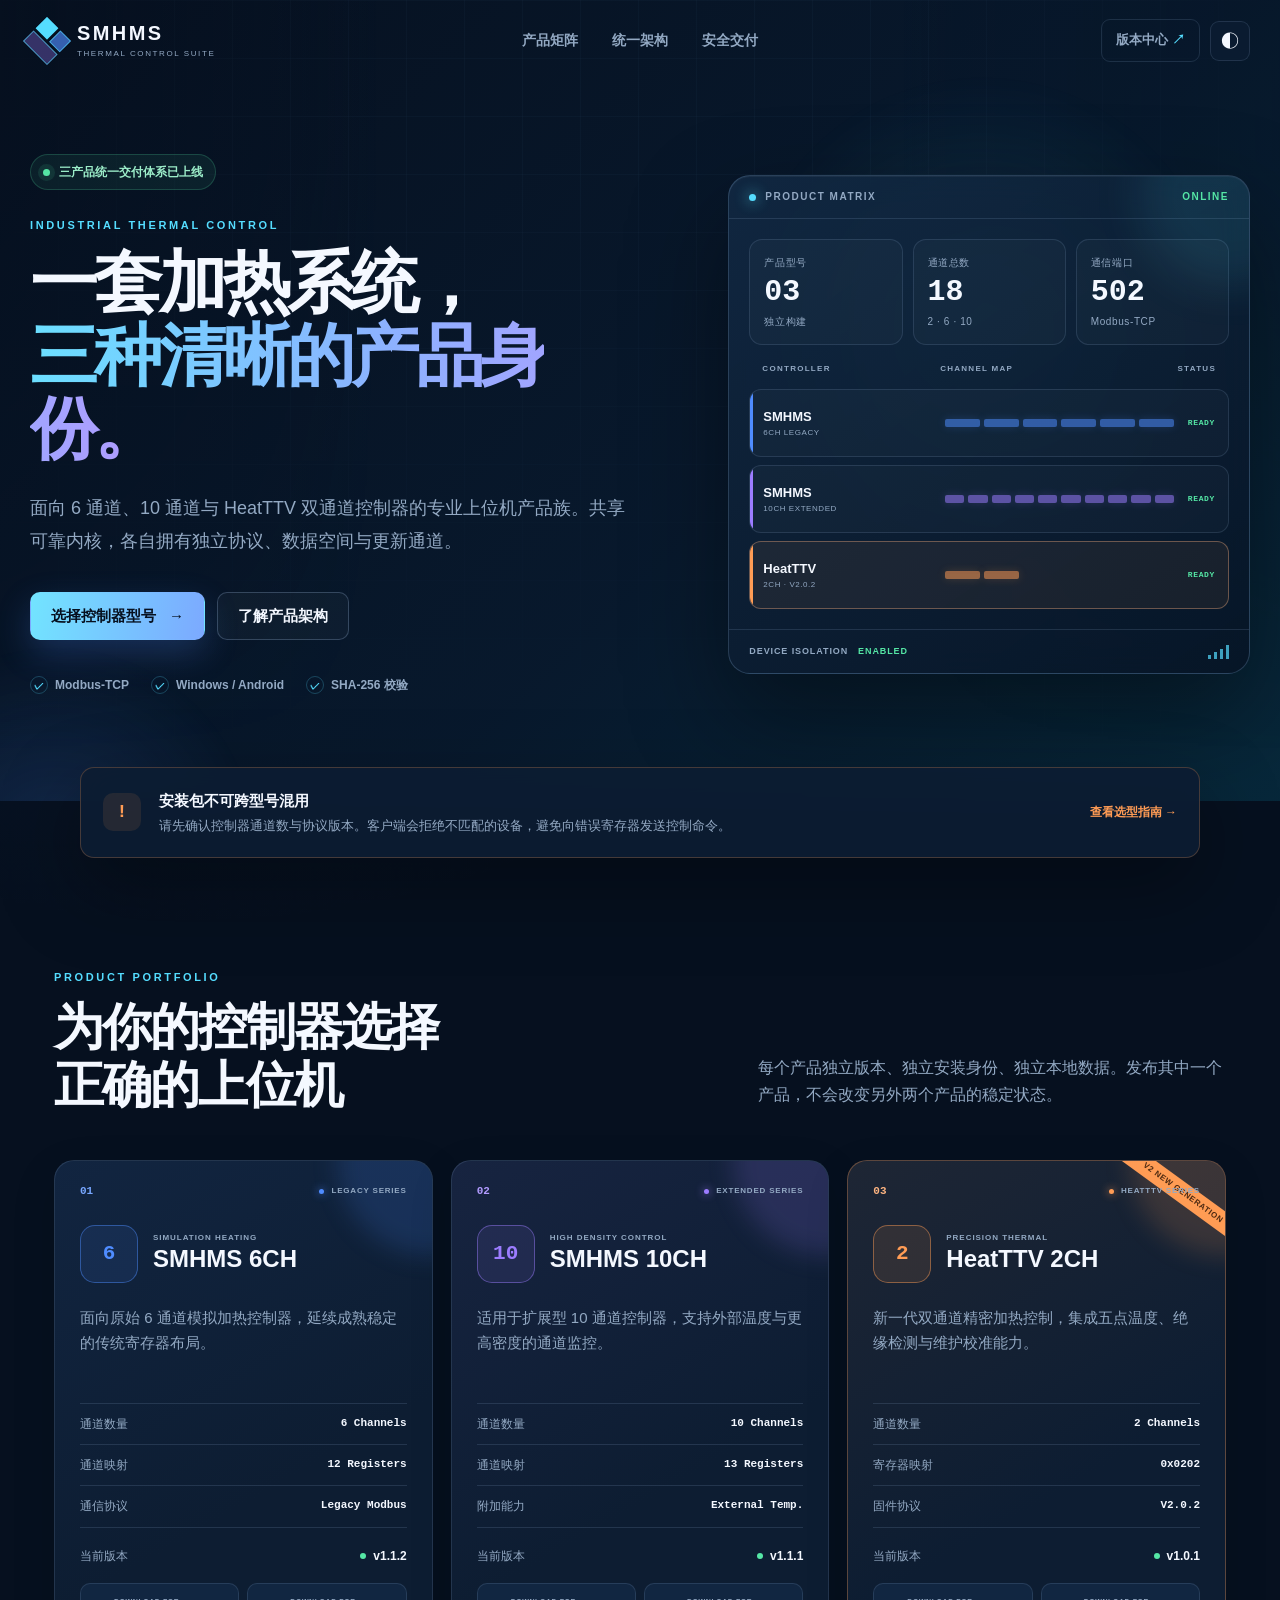
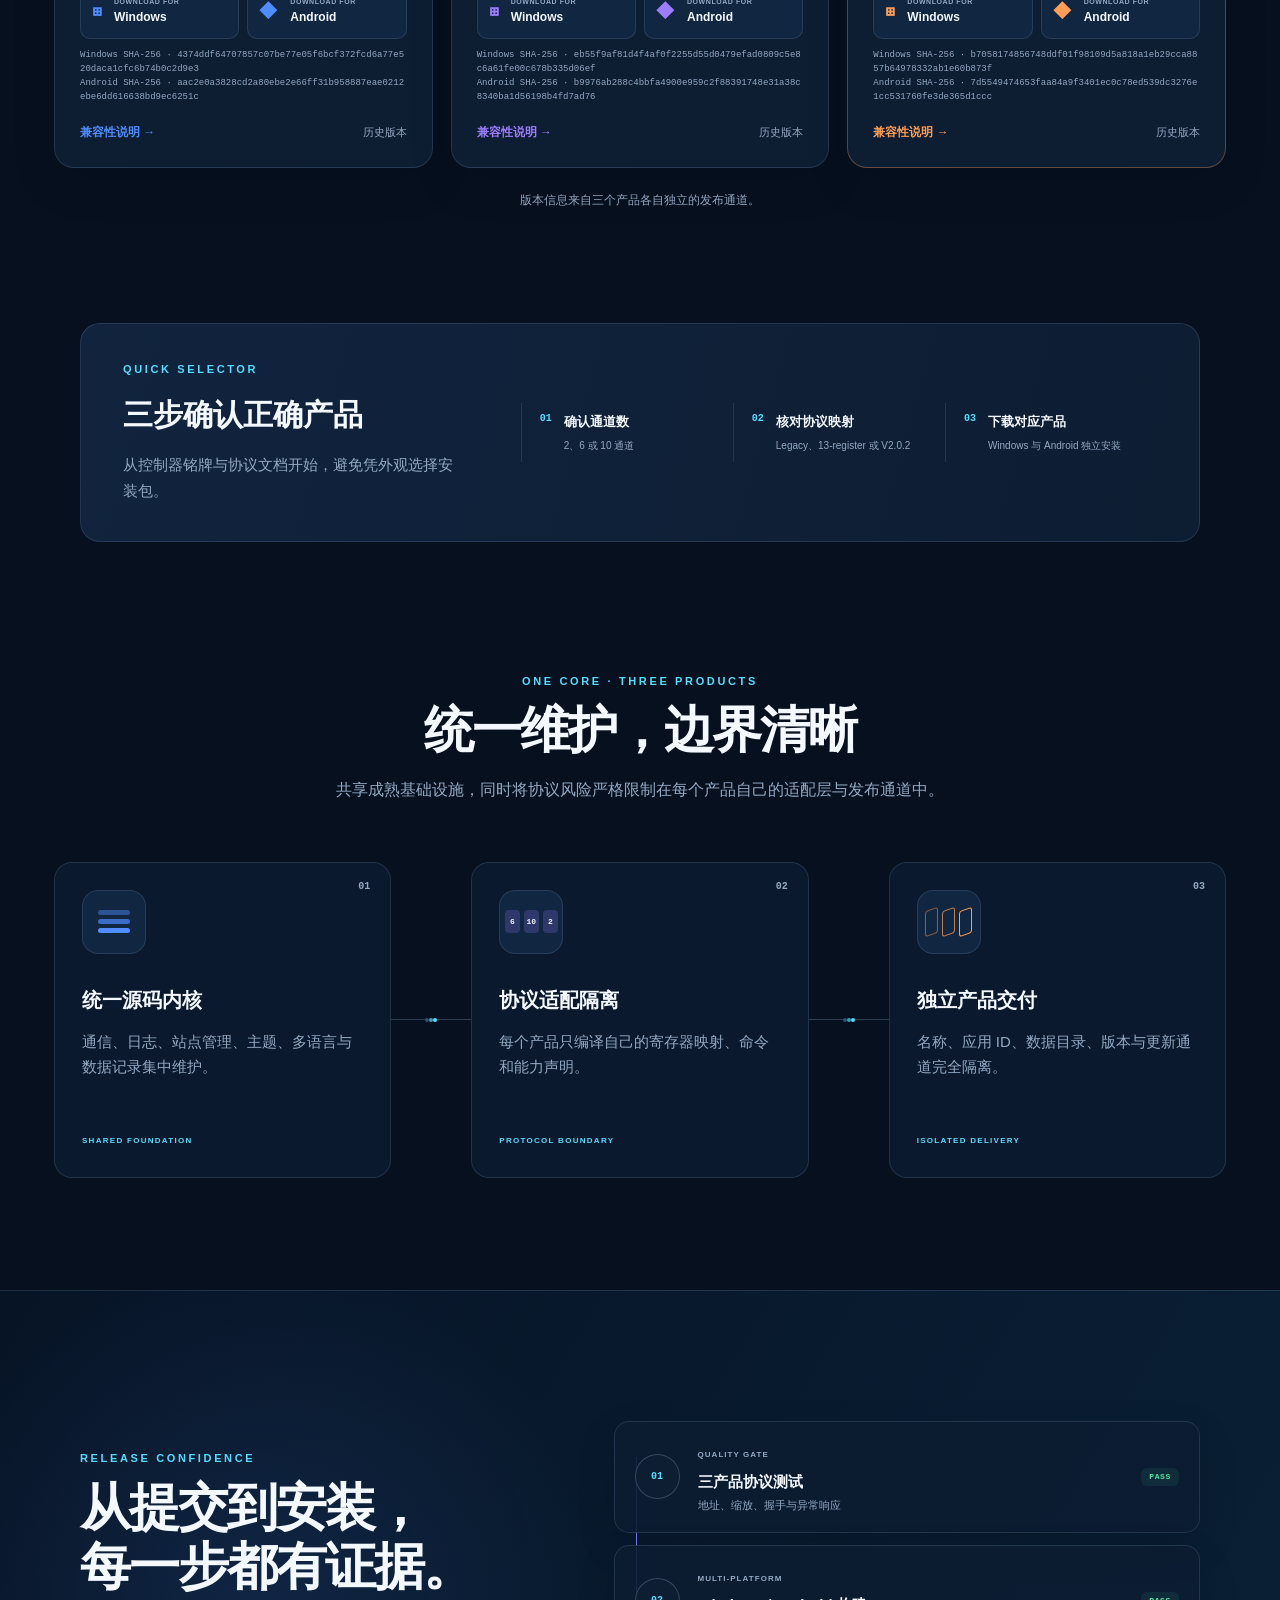
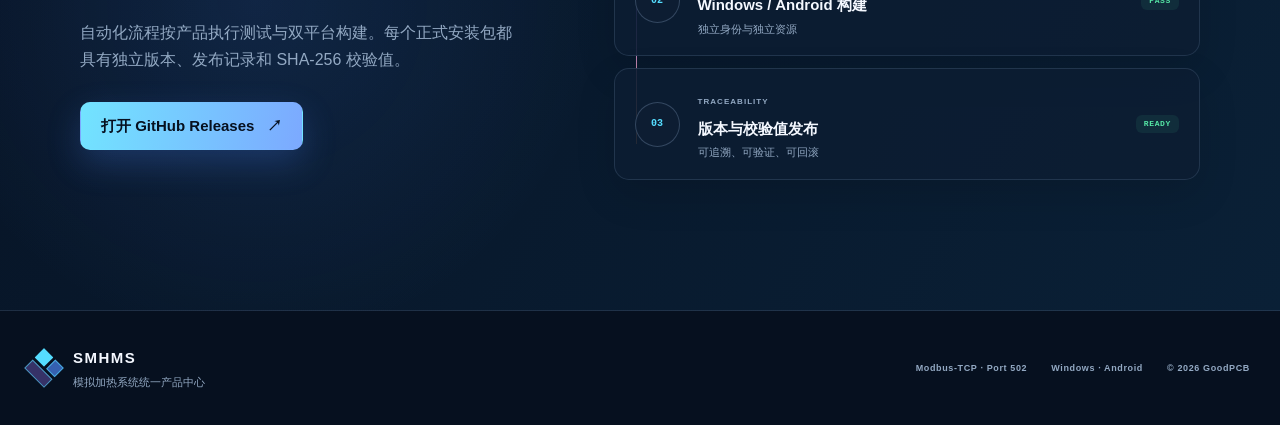
==== commit 6503764f: "fix: show HeatTTV V2.0.2 on product card" ====
--- a/index.html
+++ b/index.html
@@ -153,7 +153,7 @@
             <div class="spec-table">
               <div><span>通道数量</span><b>2 Channels</b></div>
               <div><span>寄存器映射</span><b>0x0202</b></div>
-              <div><span>固件协议</span><b>V2.0.0</b></div>
+              <div><span>固件协议</span><b>V2.0.2</b></div>
             </div>
             <div class="release-line"><span>当前版本</span><strong class="version"><i></i>读取中</strong></div>
             <div class="downloads">
